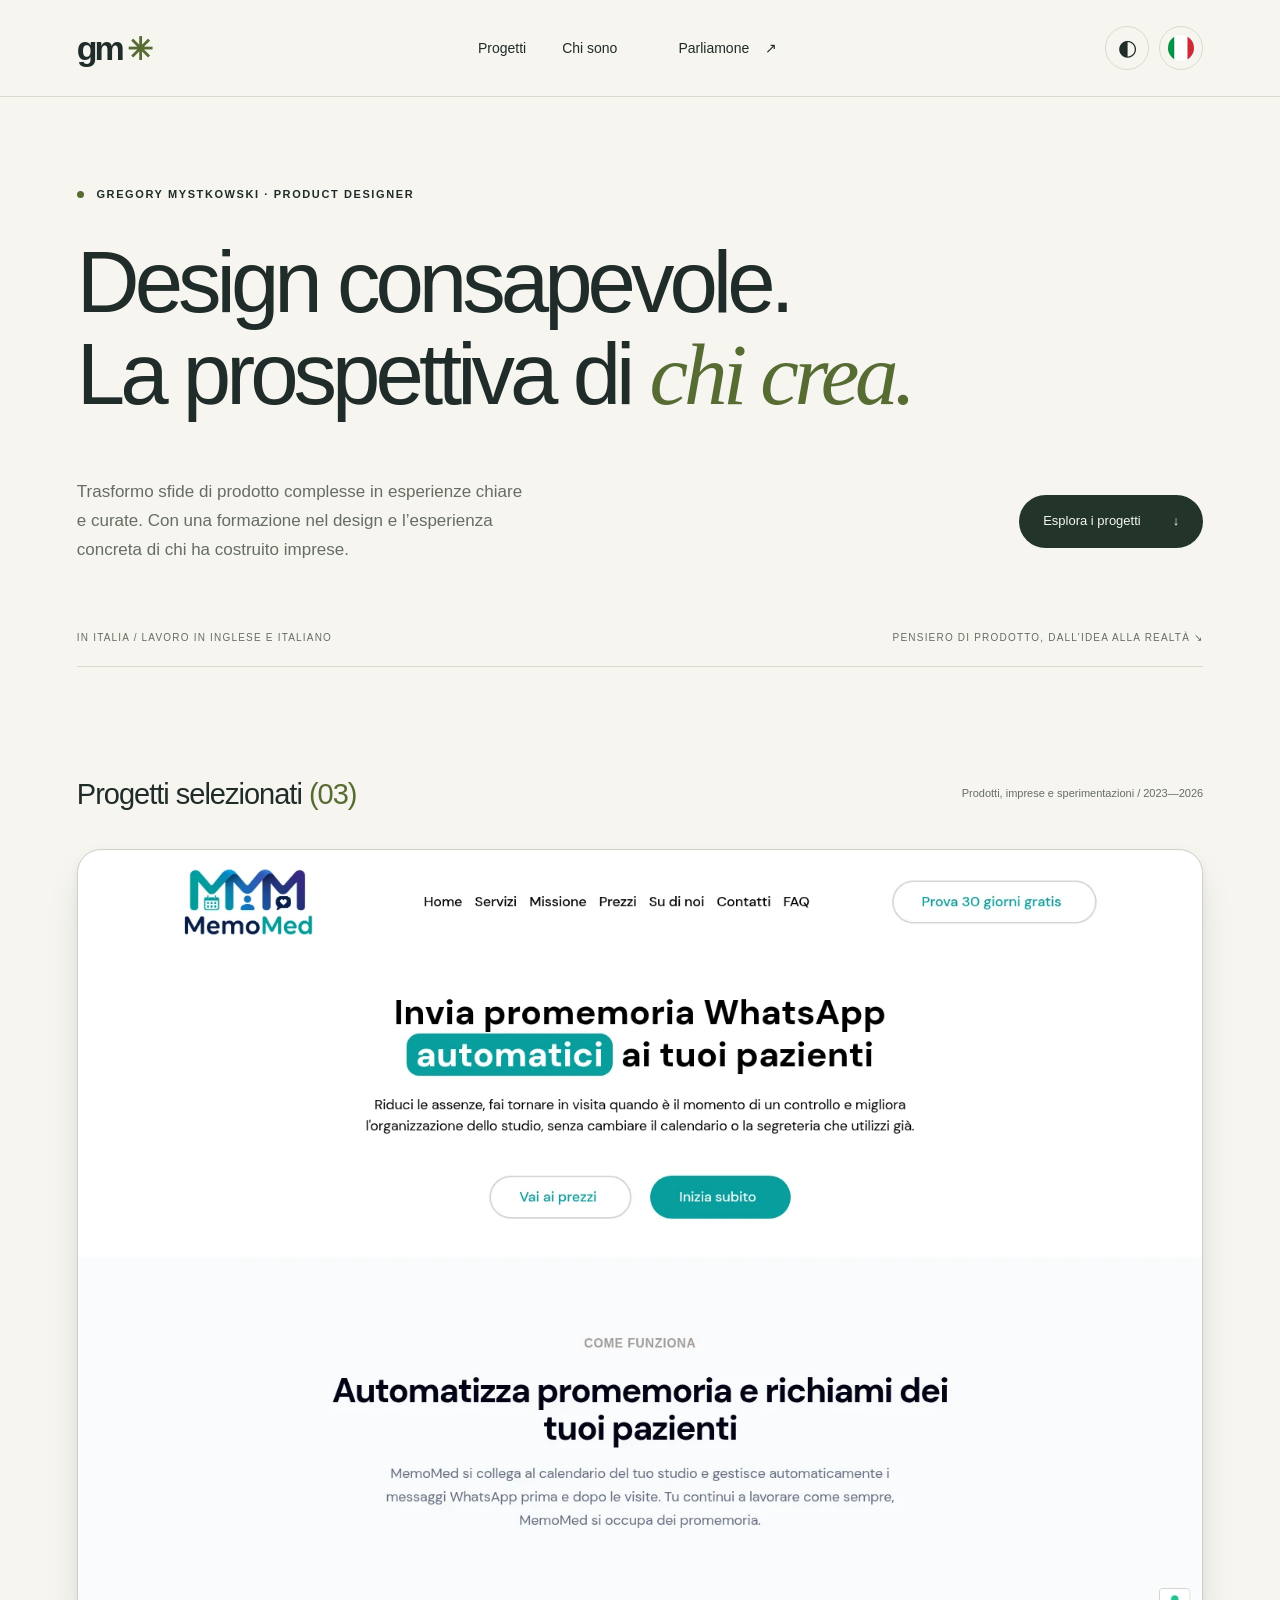
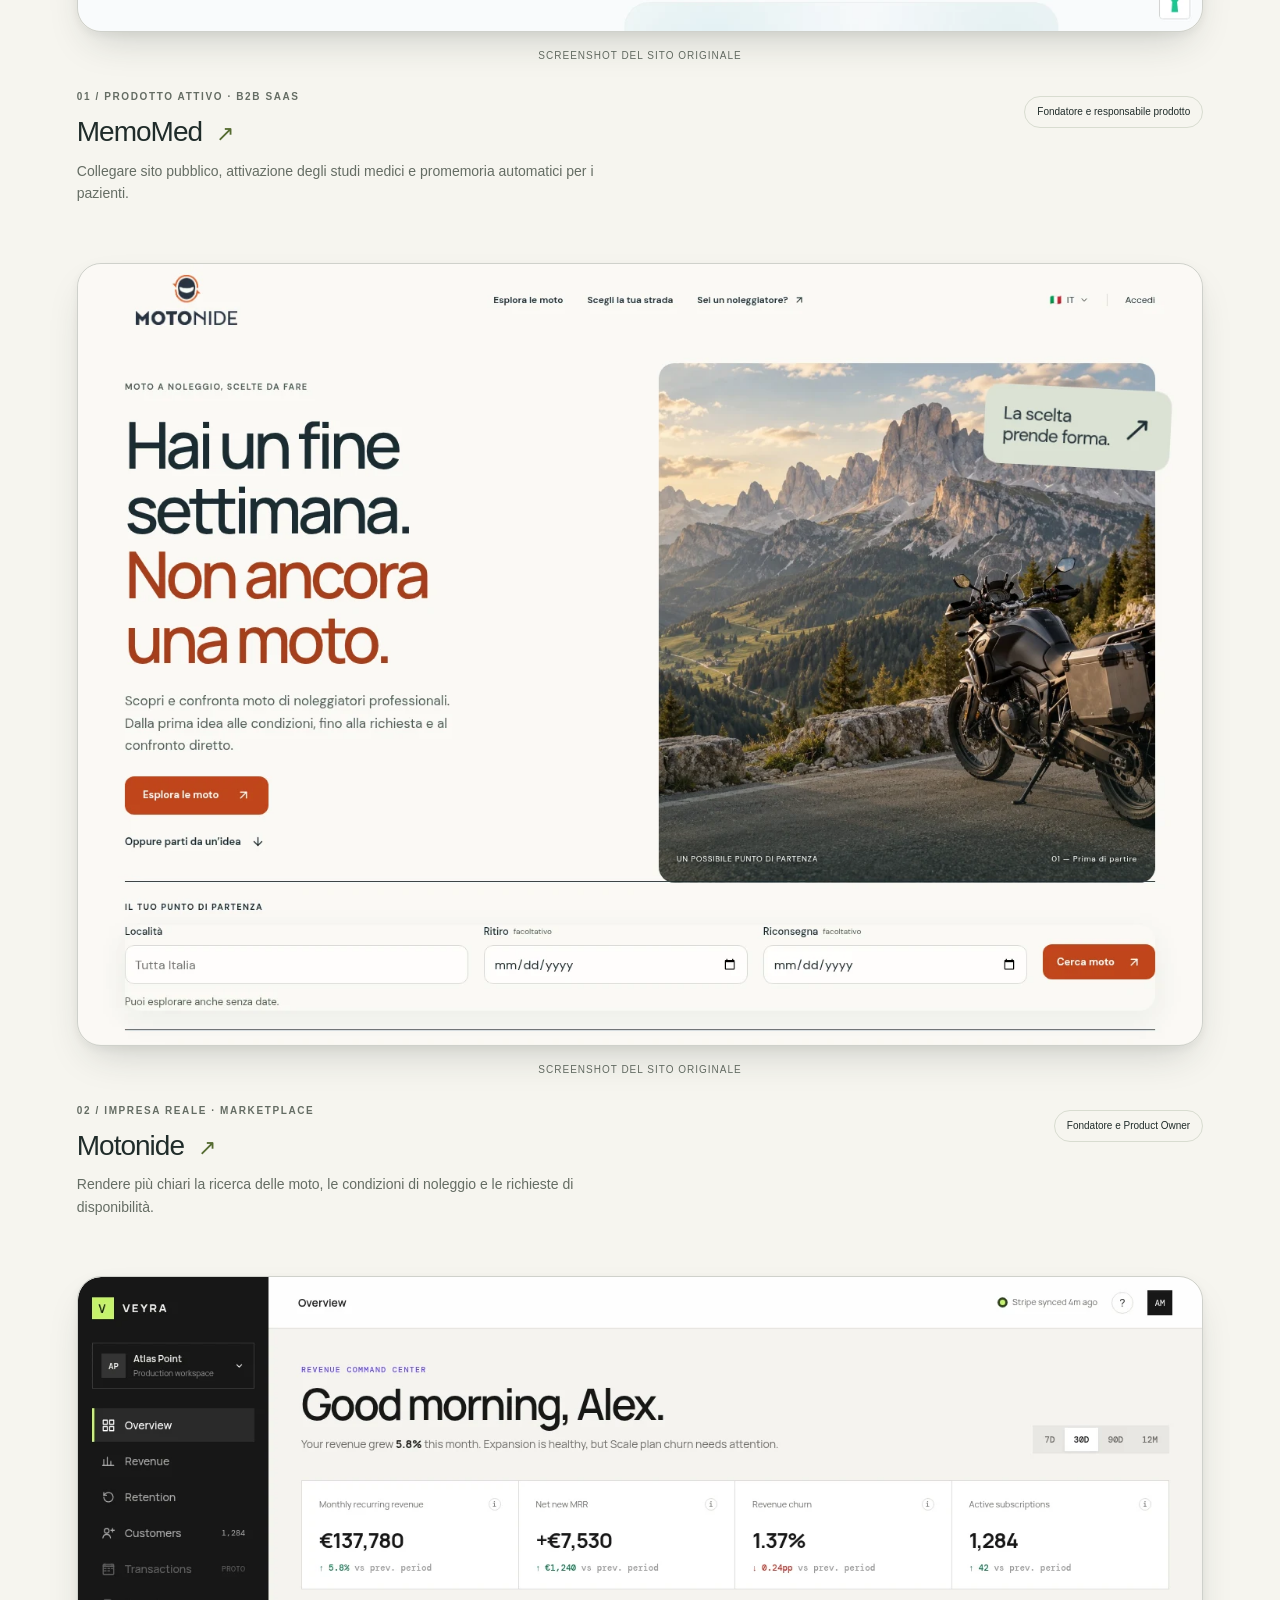
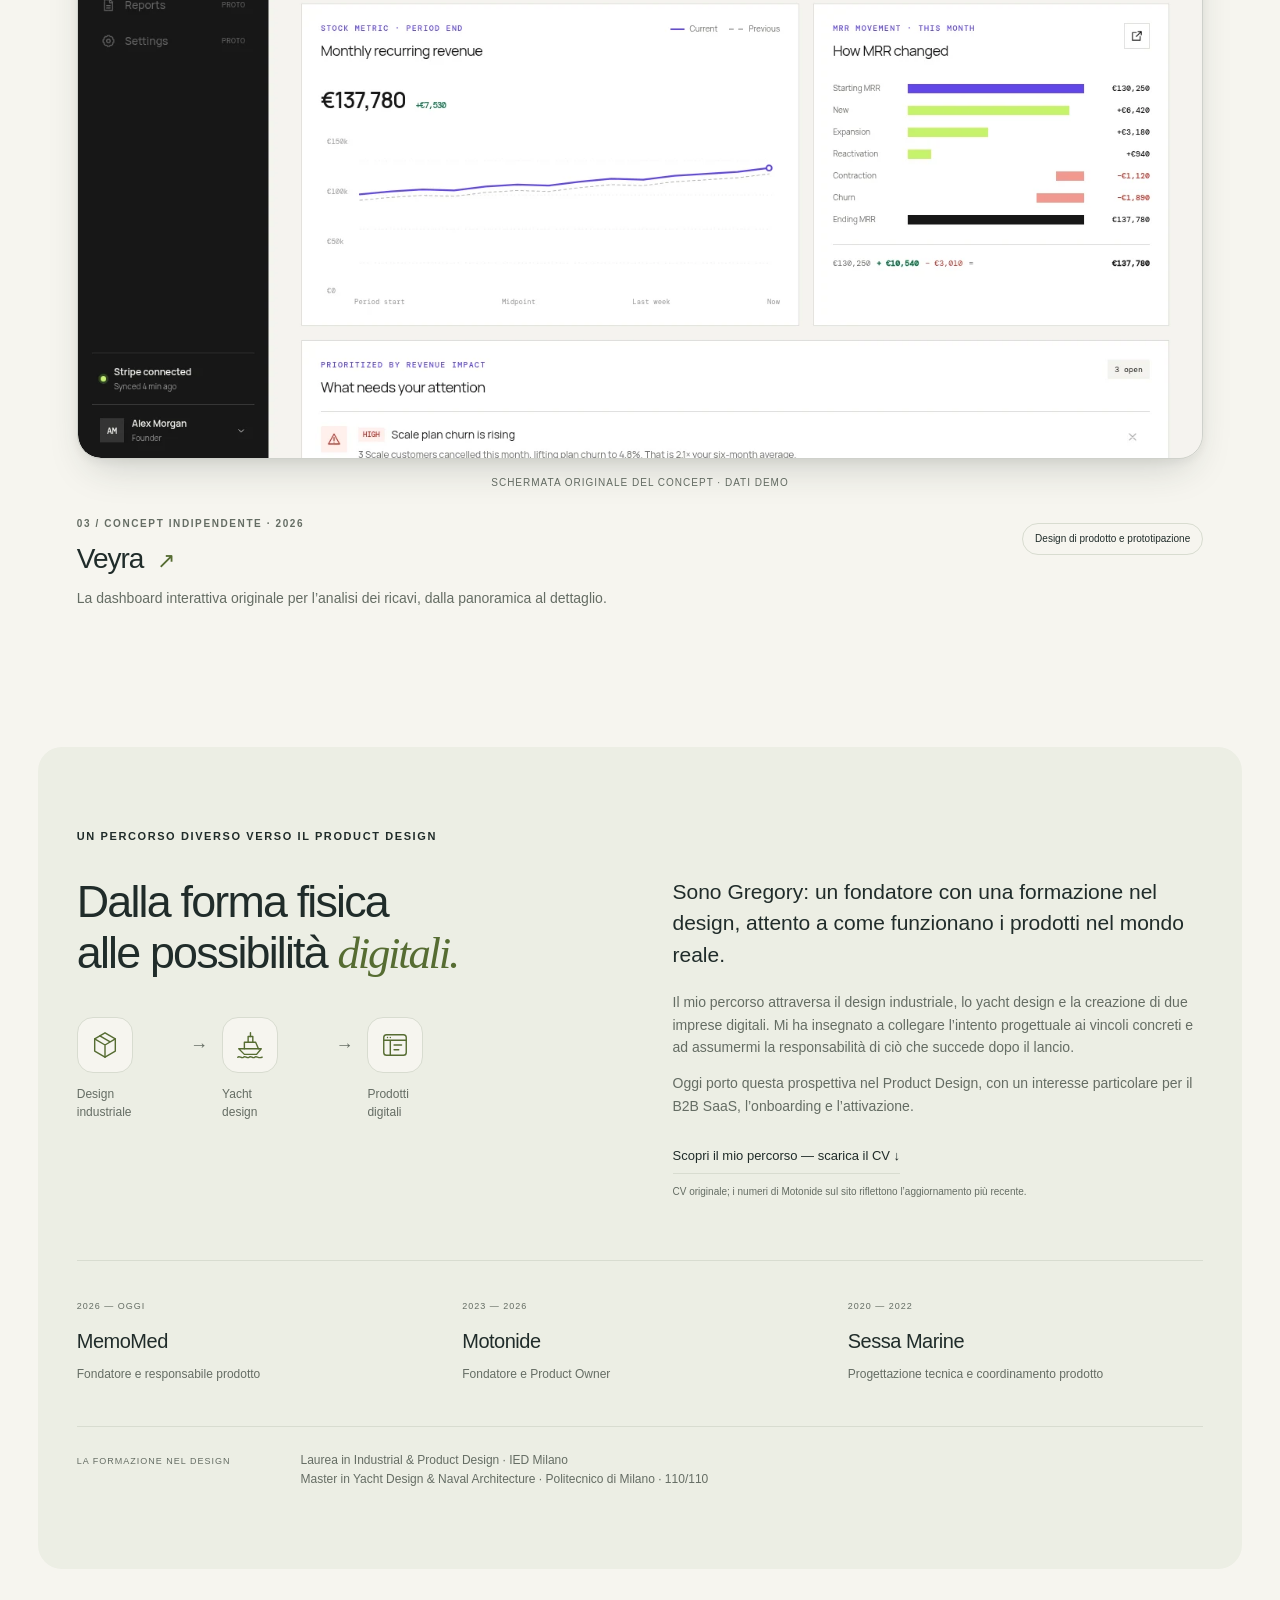
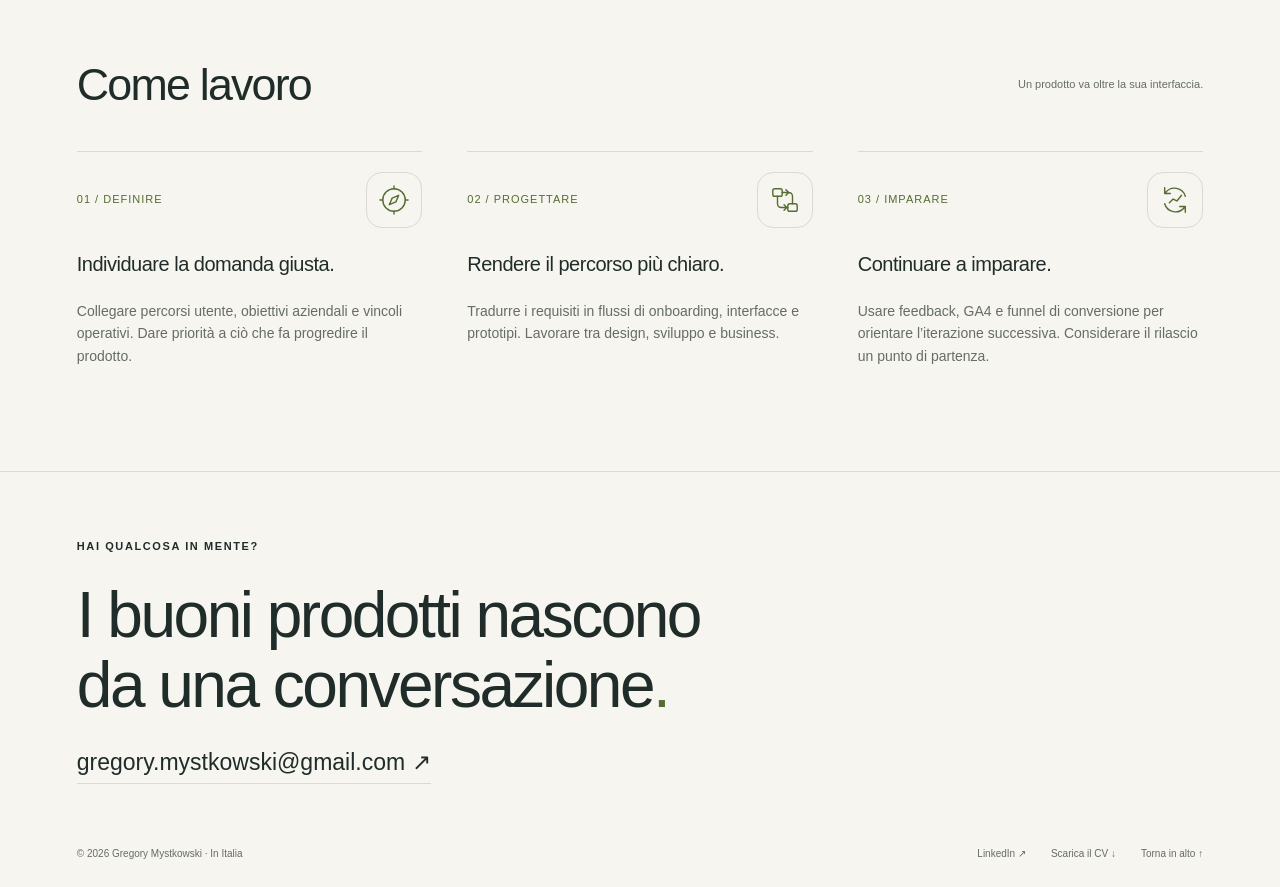
==== it/index.html @ d29519cf "Add Italian portfolio and persistent flag language switcher" ====
<!doctype html><html lang="it"><head><meta charset="UTF-8"><meta name="viewport" content="width=device-width, initial-scale=1"><meta name="description" content="Gregory Mystkowski — Product Designer con la prospettiva di un fondatore. Progetti selezionati tra SaaS, onboarding e marketplace."><title>Gregory Mystkowski — Product Designer</title><script>try{const lang=localStorage.getItem('language');const italian=/^\/it(?:\/|$)/.test(location.pathname);if(lang==='it'&&!italian)location.replace('/it'+location.pathname+location.search+location.hash);else if(lang==='en'&&italian)location.replace((location.pathname.slice(3)||'/')+location.search+location.hash)}catch(e){}</script><link rel="alternate" hreflang="en" href="https://gmportoflio.vercel.app/"><link rel="alternate" hreflang="it" href="https://gmportoflio.vercel.app/it/"><script>try{document.documentElement.dataset.theme=localStorage.getItem('theme')||(matchMedia('(prefers-color-scheme: dark)').matches?'dark':'light')}catch(e){}</script><link rel="stylesheet" href="/style.css"></head><body><a class="skip" href="#main">Vai al contenuto</a><header><a class="identity" href="/it/" aria-label="Gregory Mystkowski — pagina iniziale">gm<span>✳</span></a><nav aria-label="Navigazione principale"><a href="#work">Progetti</a><a href="#about">Chi sono</a><a href="#contact">Parliamone <span>↗</span></a></nav><div class="nav-actions"><button id="theme" aria-label="Cambia tema">◐</button><a id="language" class="language-switcher" href="/" hreflang="en" lang="it" aria-label="Lingua attuale: italiano. Passa all’inglese" title="Lingua attuale: italiano. Passa all’inglese"><span class="language-flag"><svg preserveAspectRatio="xMidYMid slice" viewBox="0 0 30 20" aria-hidden="true" focusable="false"><path fill="#009246" d="M0 0h10v20H0z"/><path fill="#fff" d="M10 0h10v20H10z"/><path fill="#ce2b37" d="M20 0h10v20H20z"/></svg></span></a><button id="menu" aria-expanded="false" aria-label="Apri o chiudi il menu">☰</button></div></header><main id="main"><section class="hero" id="top"><div class="eyebrow"><span class="status-dot"></span> GREGORY MYSTKOWSKI · PRODUCT DESIGNER</div><h1>Design consapevole.<br>La prospettiva di <span class="serif">chi crea.</span></h1><div class="hero-bottom"><p>Trasformo sfide di prodotto complesse in esperienze chiare e curate. Con una formazione nel design e l’esperienza concreta di chi ha costruito imprese.</p><a class="button" href="#work">Esplora i progetti <span>↓</span></a></div><div class="hero-note"><span>IN ITALIA / LAVORO IN INGLESE E ITALIANO</span><span>PENSIERO DI PRODOTTO, DALL’IDEA ALLA REALTÀ ↘</span></div></section><section id="work" class="work-section"><div class="section-heading"><h2>Progetti selezionati<span class="accent"> (03)</span></h2><span>Prodotti, imprese e sperimentazioni / 2023—2026</span></div><article class="project memomed"><a class="project-visual" href="/it/work/memomed/" aria-label="Leggi il caso studio MemoMed"><div class="screenshot-frame"><img src="/public/screenshots/memomed-home.webp" alt="Sito pubblico di MemoMed che presenta i promemoria automatici degli appuntamenti su WhatsApp" width="1440" height="1000" loading="lazy" decoding="async"></div><span class="visual-label">SCREENSHOT DEL SITO ORIGINALE</span></a><div class="project-info"><div><div class="eyebrow">01 / PRODOTTO ATTIVO · B2B SAAS</div><h3><a href="/it/work/memomed/">MemoMed <span>↗</span></a></h3><p>Collegare sito pubblico, attivazione degli studi medici e promemoria automatici per i pazienti.</p></div><span class="role">Fondatore e responsabile prodotto</span></div></article><article class="project motonide"><a class="project-visual" href="/it/work/motonide/" aria-label="Leggi il caso studio Motonide"><div class="screenshot-frame"><img src="/public/screenshots/motonide-home.webp" alt="Pagina iniziale di Motonide con ricerca di moto a noleggio" width="1440" height="1000" loading="lazy" decoding="async"></div><span class="visual-label">SCREENSHOT DEL SITO ORIGINALE</span></a><div class="project-info"><div><div class="eyebrow">02 / IMPRESA REALE · MARKETPLACE</div><h3><a href="/it/work/motonide/">Motonide <span>↗</span></a></h3><p>Rendere più chiari la ricerca delle moto, le condizioni di noleggio e le richieste di disponibilità.</p></div><span class="role">Fondatore e Product Owner</span></div></article><article class="project veyra"><a class="project-visual" href="/it/work/veyra/" aria-label="Leggi il caso studio Veyra"><div class="screenshot-frame"><img src="/public/screenshots/veyra-overview.webp" alt="Dashboard panoramica originale di Veyra con indicatori dei ricavi e grafici demo" width="1440" height="1000" loading="lazy" decoding="async"></div><span class="visual-label">SCHERMATA ORIGINALE DEL CONCEPT · DATI DEMO</span></a><div class="project-info"><div><div class="eyebrow">03 / CONCEPT INDIPENDENTE · 2026</div><h3><a href="/it/work/veyra/">Veyra <span>↗</span></a></h3><p>La dashboard interattiva originale per l’analisi dei ricavi, dalla panoramica al dettaglio.</p></div><span class="role">Design di prodotto e prototipazione</span></div></article></section><section class="about" id="about"><div class="eyebrow">UN PERCORSO DIVERSO VERSO IL PRODUCT DESIGN</div><div class="about-grid"><div class="about-heading"><h2>Dalla forma fisica<br>alle possibilità <span class="serif">digitali.</span></h2><div class="background-journey" aria-label="Formazione nel design"><div><span class="story-icon"><svg viewBox="0 0 32 32" width="32" height="32" fill="none" stroke="currentColor" stroke-width="1.5" stroke-linecap="round" stroke-linejoin="round" aria-hidden="true" focusable="false"><path d="m16 3 11 6.5v13L16 29 5 22.5v-13L16 3Z"/></path><path d="m5 9.5 11 6.5 11-6.5M16 16v13M10.5 6.2l11 6.5"/></path></svg></span><span>Design<br>industriale</span></div><span class="journey-connector" aria-hidden="true">→</span><div><span class="story-icon"><svg viewBox="0 0 32 32" width="32" height="32" fill="none" stroke="currentColor" stroke-width="1.5" stroke-linecap="round" stroke-linejoin="round" aria-hidden="true" focusable="false"><path d="M4 20h24l-5 6H10l-6-6Z"/></path><path d="M10 20v-7h12l3 7M14 13V7h5v6M3 29c2-2 4 2 6 0s4 2 6 0 4 2 6 0 4 2 8 0"/></path><path d="M16.5 7V3"/></path></svg></span><span>Yacht<br>design</span></div><span class="journey-connector" aria-hidden="true">→</span><div><span class="story-icon"><svg viewBox="0 0 32 32" width="32" height="32" fill="none" stroke="currentColor" stroke-width="1.5" stroke-linecap="round" stroke-linejoin="round" aria-hidden="true" focusable="false"><rect x="4" y="5" width="24" height="22" rx="3"/></rect><path d="M4 11h24M11 11v16M15 16h8M15 21h5"/></path><path d="M8 8h.01M11 8h.01"/></path></svg></span><span>Prodotti<br>digitali</span></div></div></div><div><p class="large">Sono Gregory: un fondatore con una formazione nel design, attento a come funzionano i prodotti nel mondo reale.</p><p>Il mio percorso attraversa il design industriale, lo yacht design e la creazione di due imprese digitali. Mi ha insegnato a collegare l’intento progettuale ai vincoli concreti e ad assumermi la responsabilità di ciò che succede dopo il lancio.</p><p>Oggi porto questa prospettiva nel Product Design, con un interesse particolare per il B2B SaaS, l’onboarding e l’attivazione.</p><a class="text-link" href="/public/Gregory-Mystkowski-CV.pdf" download>Scopri il mio percorso — scarica il CV ↓</a><small class="cv-note">CV originale; i numeri di Motonide sul sito riflettono l’aggiornamento più recente.</small></div></div><div class="timeline"><div><span>2026 — OGGI</span><h3>MemoMed</h3><p>Fondatore e responsabile prodotto</p></div><div><span>2023 — 2026</span><h3>Motonide</h3><p>Fondatore e Product Owner</p></div><div><span>2020 — 2022</span><h3>Sessa Marine</h3><p>Progettazione tecnica e coordinamento prodotto</p></div></div><div class="education"><span>LA FORMAZIONE NEL DESIGN</span><p>Laurea in Industrial &amp; Product Design · IED Milano<br>Master in Yacht Design &amp; Naval Architecture · Politecnico di Milano · 110/110</p></div></section><section class="approach"><div class="section-heading"><h2>Come lavoro</h2><span>Un prodotto va oltre la sua interfaccia.</span></div><div class="approach-grid"><article><div class="approach-step"><span>01 / DEFINIRE</span><span class="story-icon"><svg viewBox="0 0 32 32" width="32" height="32" fill="none" stroke="currentColor" stroke-width="1.5" stroke-linecap="round" stroke-linejoin="round" aria-hidden="true" focusable="false"><circle cx="16" cy="16" r="12"/></circle><path d="m21 11-3 7-7 3 3-7 7-3ZM16 1v3M16 28v3M1 16h3M28 16h3"/></path></svg></span></div><h3>Individuare la domanda giusta.</h3><p>Collegare percorsi utente, obiettivi aziendali e vincoli operativi. Dare priorità a ciò che fa progredire il prodotto.</p></article><article><div class="approach-step"><span>02 / PROGETTARE</span><span class="story-icon"><svg viewBox="0 0 32 32" width="32" height="32" fill="none" stroke="currentColor" stroke-width="1.5" stroke-linecap="round" stroke-linejoin="round" aria-hidden="true" focusable="false"><rect x="3" y="4" width="10" height="8" rx="2"/></rect><rect x="19" y="20" width="10" height="8" rx="2"/></rect><path d="M8 12v8a4 4 0 0 0 4 4h7M13 8h7a4 4 0 0 1 4 4v8M17 5l3 3-3 3M15 21l3 3-3 3"/></path></svg></span></div><h3>Rendere il percorso più chiaro.</h3><p>Tradurre i requisiti in flussi di onboarding, interfacce e prototipi. Lavorare tra design, sviluppo e business.</p></article><article><div class="approach-step"><span>03 / IMPARARE</span><span class="story-icon"><svg viewBox="0 0 32 32" width="32" height="32" fill="none" stroke="currentColor" stroke-width="1.5" stroke-linecap="round" stroke-linejoin="round" aria-hidden="true" focusable="false"><path d="M27 12a12 12 0 0 0-21-4M5 3v6h6M5 20a12 12 0 0 0 21 4M27 29v-6h-6"/></path><path d="m10 19 4-4 4 2 5-6"/></path></svg></span></div><h3>Continuare a imparare.</h3><p>Usare feedback, GA4 e funnel di conversione per orientare l’iterazione successiva. Considerare il rilascio un punto di partenza.</p></article></div></section></main><footer id="contact"><div class="eyebrow">HAI QUALCOSA IN MENTE?</div><h2>I buoni prodotti nascono<br>da una conversazione<span class="accent">.</span></h2><a class="contact-mail" href="mailto:gregory.mystkowski@gmail.com">gregory.mystkowski@gmail.com ↗</a><div class="footer-bottom"><span>© 2026 Gregory Mystkowski · In Italia</span><div><a href="https://linkedin.com/in/gmystkowski" target="_blank" rel="noopener noreferrer">LinkedIn ↗</a><a href="/public/Gregory-Mystkowski-CV.pdf" download>Scarica il CV ↓</a><a href="#top">Torna in alto ↑</a></div></div></footer><script src="/app.js"></script></body></html>
---- style.css ----
:root{--bg:#f6f5ef;--ink:#202c2a;--muted:#656d64;--line:#d8dcd0;--surface:#eceee4;--accent:#566c32;--button:#23342b;--button-text:#f6f7ed;color-scheme:light}html[data-theme=dark]{--bg:#19221f;--ink:#edf0e5;--muted:#adb6a6;--line:#3b473d;--surface:#25312a;--accent:#bdd28f;--button:#d6e4be;--button-text:#1e2a21;color-scheme:dark}*{box-sizing:border-box}html{scroll-behavior:smooth;scroll-padding-top:90px}body{margin:0;background:var(--bg);color:var(--ink);font:16px/1.6 Arial,Helvetica,sans-serif;transition:background .25s,color .25s}a{color:inherit;text-decoration:none}button{font:inherit;color:inherit;cursor:pointer}a,button{-webkit-tap-highlight-color:transparent}a:focus-visible,button:focus-visible{outline:3px solid var(--accent);outline-offset:6px}header{max-width:1440px;margin:auto;display:flex;align-items:center;justify-content:space-between;padding:26px 6%;border-bottom:1px solid var(--line)}.identity{font-size:34px;font-weight:800;letter-spacing:-3px;line-height:1}.identity span{color:var(--accent);font-size:31px;display:inline-block;margin-left:5px}nav{display:flex;gap:36px;font-size:14px}nav a:hover,.text-link:hover,footer a:hover{color:var(--accent)}nav a:last-child{margin-left:25px}nav span{margin-left:12px}.nav-actions{display:flex;gap:10px}button{border:1px solid var(--line);border-radius:50%;background:transparent;width:40px;height:40px;font-size:22px}#menu{display:none}.skip{position:fixed;top:-100px;left:10px;padding:10px;background:var(--bg);z-index:10}.skip:focus{top:10px}main,footer{max-width:1440px;margin:auto}.hero,.work-section,.about,.approach,.case-hero,.case-story{padding:80px 6%}.hero{padding-top:88px;padding-bottom:24px}.eyebrow{font-size:11px;font-weight:600;letter-spacing:1.6px;line-height:1.7}.status-dot{display:inline-block;width:7px;height:7px;background:var(--accent);border-radius:100%;margin-right:8px}.hero h1{font-size:clamp(49px,6.8vw,96px);font-weight:500;letter-spacing:-5px;line-height:1.06;margin:32px 0 40px}.serif{font-family:Georgia,'Times New Roman',serif;font-weight:400;font-style:italic;color:var(--accent);letter-spacing:-.05em}.hero-bottom{display:flex;align-items:center;justify-content:space-between;gap:40px}.hero-bottom p{max-width:450px;color:var(--muted);font-size:17px;line-height:1.7}.button{display:inline-flex;align-items:center;gap:32px;background:var(--button);color:var(--button-text);padding:16px 24px;border-radius:40px;font-size:13px;transition:transform .2s}.button:hover{transform:translateY(-3px)}.hero-note{display:flex;justify-content:space-between;gap:20px;font-size:9px;letter-spacing:1.2px;color:var(--muted);padding:48px 0 20px;border-bottom:1px solid var(--line)}.section-heading{display:flex;align-items:center;justify-content:space-between;gap:20px;margin-bottom:32px}.section-heading h2{font-size:29px;letter-spacing:-1px;font-weight:500;margin:0}.section-heading>span{font-size:11px;color:var(--muted)}.accent{color:var(--accent)}.project{margin-bottom:58px}.project-visual{position:relative;display:block;padding:55px 65px 42px;border-radius:20px;overflow:hidden;transition:transform .35s}.project-visual:hover{transform:translateY(-5px)}.mock{font:12px/1.5 Arial,sans-serif;min-height:330px;border-radius:10px;overflow:hidden;display:flex;box-shadow:0 20px 50px #142b2518;pointer-events:none}.memo{background:#fbfcf8;color:#263c36}.app-side{width:23%;padding:25px 20px;display:flex;flex-direction:column;gap:17px;border-right:1px solid #53634e20}.app-side b{font-size:20px;margin-bottom:20px;letter-spacing:-1px}.app-side strong{background:#e3ebdb;padding:9px;border-radius:6px}.app-side span{padding-left:9px;color:#6a786e}.app-side small{margin-top:auto;font-size:8px;letter-spacing:1px}.app-content{flex:1;padding:22px 30px;min-width:0}.app-top{display:flex;justify-content:space-between;border-bottom:1px solid #76857325;padding-bottom:13px;font-weight:600}.app-top>span{font-size:10px}.tiny{font-size:8px;letter-spacing:1.4px;margin-top:24px}.app-content h3{font-size:24px;letter-spacing:-.8px;margin:3px 0}.app-content>p:not(.tiny){font-size:10px;color:#718071;margin:4px 0 20px}.setup-row{display:flex;align-items:center;gap:12px;border:1px solid #dfe5d9;border-radius:7px;padding:12px;margin:8px 0}.setup-row i{font-style:normal;background:#e8efdf;width:28px;height:28px;display:grid;place-items:center;border-radius:7px}.setup-row div{flex:1}.setup-row b,.setup-row small{display:block}.setup-row b{font-size:10px}.setup-row small{font-size:8px;color:#788273}.setup-row em{font-style:normal;font-size:8px;color:#62764f}.setup-row.active{border-color:#a1b58d}.progress{height:3px;background:#e9ede1;margin:18px 0 6px}.progress span{display:block;width:32%;height:3px;background:#7e9564}.app-content>small{font-size:8px;color:#6b7666}.visual-label{display:block;text-align:center;font-size:8px;letter-spacing:1.3px;color:#42513d;margin:20px 0 0}.project-info{display:flex;justify-content:space-between;gap:20px;padding-top:24px}.project-info .eyebrow{font-size:9px;color:var(--muted)}.project-info h3{font-size:28px;font-weight:500;letter-spacing:-1px;margin:5px 0}.project-info h3 span{font-size:22px;margin-left:7px;color:var(--accent)}.project-info p{color:var(--muted);font-size:14px;margin:0;max-width:530px}.role{font-size:10px;white-space:nowrap;height:fit-content;padding:7px 12px;border:1px solid var(--line);border-radius:30px;margin-top:8px}.moto{display:block;background:#f8f4ea;color:#2e382f}.moto-top{display:flex;justify-content:space-between;padding:18px 26px;border-bottom:1px solid #dcdccf;align-items:center}.moto-top>b{font-size:23px;letter-spacing:-1px}.moto-top>b span{font-size:10px;vertical-align:top}.moto-top>span{font-size:9px}.moto-layout{display:grid;grid-template-columns:1.2fr 1fr}.bike-art{background:#344636;display:flex;flex-direction:column;justify-content:center;padding:18px;color:#e9edda}.bike-art svg{width:100%;max-height:230px}.bike-art svg circle{fill:#253126;stroke:#d6dcc9;stroke-width:7}.bike-art>span{text-align:center;font-family:Georgia,serif;font-style:italic;font-size:16px}.booking{padding:27px}.booking small{font-size:8px;letter-spacing:1px}.booking h3{font-size:24px;line-height:1.1;letter-spacing:-1px;margin:13px 0 20px}.booking>div{font-size:9px;border-top:1px solid #dadcd0;padding:9px 0;display:flex;justify-content:space-between}.mock-cta{display:block;margin-top:9px;background:#334b39;color:#fff;border-radius:6px;text-align:center;padding:10px;font-size:9px}.mock.veyra{background:#182231;color:#eff2fc}.veyra .app-side{background:#151e2b}.veyra .app-side strong{background:#2c394e;color:#e2e8fc}.veyra .app-side span{color:#8d9ab1}.veyra .app-side small{color:#8d9ab1}.veyra .app-top{border-color:#ffffff15}.metrics{display:grid;grid-template-columns:repeat(3,1fr);gap:10px;margin:25px 0}.metrics>div{padding:12px;background:#222f42;border:1px solid #ffffff0d;border-radius:6px}.metrics small{display:block;font-size:8px;color:#aab5ca}.metrics b{display:block;font-size:22px;font-weight:500;margin-top:6px}.chart{background:#202c3e;border-radius:6px;padding:16px}.chart>small{font-size:9px;color:#aab5ca}.chart svg{display:block;width:100%;margin-top:10px}.chart-labels{display:flex;justify-content:space-between;font-size:8px;color:#aab5ca}.about{background:var(--surface);border-radius:24px;margin:0 3%;padding-left:3%;padding-right:3%}.about-grid{display:grid;grid-template-columns:1fr 1fr;gap:65px;margin-top:30px}.about h2,.approach h2{font-size:clamp(30px,3.5vw,47px);line-height:1.15;letter-spacing:-1.8px;font-weight:500;margin-top:0}.about p{font-size:14px;color:var(--muted)}.about p.large{font-size:21px;color:var(--ink);line-height:1.5;margin-top:0}.text-link{display:inline-block;font-size:13px;border-bottom:1px solid var(--line);padding-bottom:6px;margin-top:15px}.cv-note{display:block;font-size:10px;color:var(--muted);margin-top:10px}.timeline{display:grid;grid-template-columns:repeat(3,1fr);gap:30px;margin-top:60px;border-top:1px solid var(--line);padding-top:30px}.timeline span,.education>span{font-size:9px;letter-spacing:1px;color:var(--muted)}.timeline h3{font-size:20px;letter-spacing:-.5px;font-weight:500;margin:8px 0}.timeline p{font-size:12px;margin-top:0}.education{border-top:1px solid var(--line);margin-top:30px;padding-top:24px;display:flex;gap:70px;align-items:baseline}.education p{font-size:12px;margin:0}.approach{padding-top:90px;padding-bottom:90px}.approach-grid{display:grid;grid-template-columns:repeat(3,1fr);gap:45px;margin-top:40px}.approach-grid article{border-top:1px solid var(--line);padding-top:20px}.approach-grid article>span{font-size:10px;color:var(--accent);letter-spacing:1px}.approach-grid h3{font-size:20px;font-weight:500;letter-spacing:-.5px}.approach-grid p{font-size:14px;color:var(--muted)}footer{padding:65px 6% 25px;border-top:1px solid var(--line)}footer h2{font-size:clamp(36px,5vw,64px);line-height:1.1;letter-spacing:-2.5px;font-weight:500;margin:24px 0}.contact-mail{font-size:clamp(14px,2vw,23px);border-bottom:1px solid var(--line);padding-bottom:8px}.footer-bottom{display:flex;justify-content:space-between;gap:25px;padding-top:65px;font-size:10px;color:var(--muted)}.footer-bottom>div{display:flex;gap:25px}.case-hero{padding-bottom:45px}.case-hero>.eyebrow{margin-top:50px}.case-hero h1{font-size:clamp(42px,6vw,78px);line-height:1.07;font-weight:500;letter-spacing:-3px;max-width:950px;margin:25px 0}.case-intro{font-size:20px;color:var(--muted);max-width:800px}.case-meta{display:grid;grid-template-columns:repeat(3,1fr);margin-top:40px;border-top:1px solid var(--line);padding-top:20px}.case-meta small{font-size:9px;letter-spacing:1px;color:var(--muted)}.case-meta p{font-size:13px}.case-visual{margin:0 6%;border-radius:20px;padding:60px 9% 25px}.story-row{display:grid;grid-template-columns:1fr 2fr;gap:50px;margin-bottom:65px}.story-row h2{font-size:34px;line-height:1.2;font-weight:500;letter-spacing:-1px;margin:0 0 22px}.story-row p{color:var(--muted);max-width:650px}.flow{display:grid;grid-template-columns:repeat(3,1fr);gap:1px;border:1px solid var(--line);background:var(--line);border-radius:12px;overflow:hidden;margin-bottom:70px}.flow>div{background:var(--surface);padding:25px}.flow span{color:var(--accent);font-size:11px}.flow h3{font-size:15px;font-weight:500}.next-project{display:block;background:var(--surface);padding:35px;border-radius:15px}.next-project small{font-size:10px;letter-spacing:1px}.next-project h2{font-size:40px;font-weight:500;margin:10px 0}.next-project:hover{color:var(--accent)}
@media(min-width:1440px){.hero h1{font-size:96px}}@media(max-width:900px){.hero h1{letter-spacing:-3px}.project-visual{padding:35px 30px 25px}.app-side{padding:20px 12px}.app-content{padding:20px}.about-grid{gap:30px}.role{white-space:normal;text-align:center}.section-heading>span{max-width:180px}.case-visual{padding:35px 4% 20px}}
@media(max-width:600px){header{padding:20px 6%;position:relative}.identity{font-size:30px}#menu{display:block}nav{display:none;position:absolute;top:80px;left:0;right:0;background:var(--bg);padding:25px 6%;border-bottom:1px solid var(--line);z-index:5;flex-direction:column;gap:22px}nav.open{display:flex}nav a:last-child{margin:0}.hero,.work-section,.about,.approach,.case-hero,.case-story{padding-top:48px;padding-bottom:35px}.hero h1{font-size:49px;letter-spacing:-2.7px;margin-top:25px}.eyebrow{font-size:9px;letter-spacing:1px}.hero-bottom{display:block}.hero-bottom p{font-size:16px}.button{margin-top:12px}.hero-note{padding-top:35px;font-size:8px}.hero-note span:last-child{display:none}.section-heading{align-items:start}.section-heading h2{font-size:25px}.section-heading>span{font-size:9px;max-width:130px;text-align:right}.project-visual{padding:24px 12px 16px;border-radius:13px}.mock{min-height:240px}.app-side{width:22%;padding:17px 7px;gap:13px}.app-side b{font-size:11px;letter-spacing:-.5px;margin-bottom:12px}.app-side span,.app-side strong{font-size:7px;padding-left:2px}.app-side strong{padding:5px}.app-side small{font-size:5px}.app-content{padding:14px 12px}.app-top{font-size:9px}.tiny{font-size:6px;margin-top:15px}.app-content h3{font-size:17px}.app-content>p:not(.tiny){font-size:7px;margin-bottom:10px}.setup-row{padding:8px 6px;gap:6px;margin:6px 0}.setup-row i{width:19px;height:22px;font-size:10px}.setup-row b{font-size:7px}.setup-row small{font-size:6px}.setup-row em{font-size:6px}.progress{margin-top:12px}.visual-label{font-size:6px;letter-spacing:.8px;margin-top:12px}.project-info{padding-top:18px;gap:10px}.project-info .eyebrow{font-size:7px;letter-spacing:.7px}.project-info h3{font-size:24px}.project-info p{font-size:12px}.role{font-size:8px;max-width:95px;padding:6px}.project{margin-bottom:36px}.moto-top{padding:13px}.moto-top>b{font-size:19px}.moto-top>span{font-size:6px}.moto-layout{grid-template-columns:1fr 1fr}.bike-art{padding:6px}.bike-art>span{font-size:11px;margin-top:12px}.booking{padding:15px 12px}.booking small{font-size:6px}.booking h3{font-size:19px;margin:10px 0 15px}.booking>div{font-size:7px;padding:7px 0}.mock-cta{font-size:7px;padding:8px}.metrics{gap:5px;margin:16px 0}.metrics>div{padding:7px 5px}.metrics small{font-size:5px}.metrics b{font-size:15px}.chart{padding:9px}.chart>small{font-size:6px}.chart-labels{font-size:6px}.about{margin:0 3%;padding-left:5%;padding-right:5%;border-radius:16px}.about-grid{grid-template-columns:1fr;gap:10px;margin-top:20px}.about h2{font-size:36px}.about p.large{font-size:20px}.timeline{grid-template-columns:1fr;gap:16px;margin-top:35px}.timeline>div{border-bottom:1px solid var(--line)}.education{display:block;margin-top:20px;padding-top:18px}.education p{margin-top:12px}.approach-grid{grid-template-columns:1fr;gap:18px;margin-top:25px}.approach h2{font-size:29px}.approach-grid h3{margin:12px 0}.approach-grid p{margin-top:0}footer{padding-top:45px}footer h2{font-size:37px;letter-spacing:-1.5px}.footer-bottom{flex-direction:column;padding-top:40px;gap:17px}.footer-bottom>div{flex-wrap:wrap;gap:22px}.case-hero>.eyebrow{margin-top:30px}.case-hero h1{font-size:44px;letter-spacing:-2px}.case-intro{font-size:17px}.case-meta{gap:15px}.case-meta p{font-size:11px}.case-meta small{font-size:8px}.case-visual{margin:0 4%;padding:25px 3% 18px;border-radius:14px}.story-row{grid-template-columns:1fr;gap:18px;margin-bottom:40px}.story-row h2{font-size:29px}.story-row p{font-size:15px}.flow{grid-template-columns:repeat(2,1fr);margin-bottom:45px}.flow>div{padding:18px}.flow h3{font-size:13px}.next-project{padding:25px}.next-project h2{font-size:34px}}
@media(prefers-reduced-motion:reduce){html{scroll-behavior:auto}*,*:before,*:after{transition:none!important;animation:none!important}}

/* Authentic project captures retain their original colors in both themes. */
.project-visual{padding:28px 28px 20px}.screenshot-frame{border-radius:10px;overflow:hidden;box-shadow:0 18px 45px #18292320;background:#fff;color:#26302d;border:1px solid #26302d18}.screen-bar{display:flex;justify-content:space-between;align-items:center;gap:14px;padding:12px 16px;background:#fafbf8;border-bottom:1px solid #26302d18;font-size:10px;color:#58635c}.screen-dots{font-size:8px;color:#a3ada4;letter-spacing:2px}.screenshot-frame img{display:block;width:100%;height:auto}.case-visual{padding:32px 3% 24px}.original-source{display:flex;align-items:center;justify-content:space-between;gap:24px;border-bottom:1px solid var(--line);padding-bottom:24px;margin-bottom:55px}.original-source p{font-size:12px;color:var(--muted);max-width:420px}.original-source .text-link{margin-top:0;flex-shrink:0}.screen-gallery{border-top:1px solid var(--line);padding-top:45px;margin-bottom:65px}.screen-gallery>h2{font-weight:500;font-size:38px;line-height:1.15;letter-spacing:-1.4px;margin:18px 0}.gallery-intro{color:var(--muted);max-width:730px;font-size:15px;margin-bottom:32px}.screen-figure{margin:0 0 42px}.screen-enlarge{display:block;position:relative;border-radius:12px;overflow:hidden;border:1px solid var(--line);background:#fff}.screen-enlarge img{display:block;width:100%;height:auto}.screen-enlarge>span{position:absolute;right:16px;bottom:16px;border-radius:30px;padding:8px 14px;background:#23342b;color:#f6f7ed;font-size:11px;box-shadow:0 3px 14px #0002}.screen-enlarge:hover>span{background:#465d32}.screen-figure figcaption{display:grid;grid-template-columns:1fr 2fr;gap:35px;padding-top:18px}.screen-figure h3{margin:0;font-size:19px;font-weight:500;line-height:1.4}.screen-figure p{margin:0;font-size:14px;color:var(--muted)}.source-note{display:flex;justify-content:space-between;align-items:baseline;gap:20px;border-top:1px solid var(--line);padding-top:16px}.source-note>span{font-size:11px;color:var(--muted)}
@media(max-width:600px){.project-visual{padding:14px 10px 12px}.screen-bar{padding:8px 10px;font-size:7px;gap:6px}.screen-dots{font-size:6px;letter-spacing:0}.screenshot-frame{border-radius:6px}.case-visual{padding:18px 3% 16px}.original-source{display:block;margin-bottom:35px;padding-bottom:20px}.original-source .text-link{margin-top:8px;font-size:12px}.screen-gallery{padding-top:30px;margin-bottom:40px}.screen-gallery>h2{font-size:29px}.gallery-intro{font-size:14px}.screen-figure figcaption{grid-template-columns:1fr;gap:10px}.screen-figure h3{font-size:18px}.source-note{display:block}.source-note>span{display:block}.screen-enlarge>span{font-size:9px;right:8px;bottom:8px;padding:6px 10px}}

/* Shared geometry and neutral separation for original project screenshots. */
:root{
 --section-radius:24px;
 --preview-border:rgba(32,44,42,.18);
 --preview-shadow:0 3px 8px rgba(32,44,42,.05),0 18px 40px -14px rgba(32,44,42,.22);
 --preview-shadow-hover:0 5px 12px rgba(32,44,42,.07),0 24px 48px -14px rgba(32,44,42,.28);
}
html[data-theme=dark]{
 --preview-border:rgba(237,240,229,.22);
 --preview-shadow:0 3px 8px rgba(0,0,0,.12),0 18px 40px -14px rgba(0,0,0,.45);
 --preview-shadow-hover:0 5px 12px rgba(0,0,0,.15),0 24px 48px -14px rgba(0,0,0,.55);
}
.about{border-radius:var(--section-radius)}
.project .project-visual,.case-visual{background:transparent;padding:0;border-radius:0;overflow:visible}
.screenshot-frame,.screen-enlarge{
 position:relative;isolation:isolate;
 border:1px solid var(--preview-border);
 border-radius:var(--section-radius);
 overflow:hidden;background:transparent;
 box-shadow:var(--preview-shadow);
 transition:box-shadow .2s ease,border-color .2s ease;
}
.screenshot-frame img,.screen-enlarge img{
 display:block;width:100%;height:auto;
 border-radius:calc(var(--section-radius) - 1px);
 clip-path:inset(0 round calc(var(--section-radius) - 1px));
}
.visual-label{color:var(--muted);font-size:10px;letter-spacing:1px;line-height:1.6;margin-top:16px}
.project-info .eyebrow{font-size:10px}
.hero-note{font-size:10px;line-height:1.6}
.project-visual:focus-visible,.screen-enlarge:focus-visible{outline:3px solid var(--accent);outline-offset:6px;border-radius:var(--section-radius)}
#theme,#menu{min-width:44px;min-height:44px}
.text-link{text-underline-offset:4px}
@media(hover:hover) and (pointer:fine){
 .project-visual:hover .screenshot-frame,.screen-enlarge:hover{box-shadow:var(--preview-shadow-hover);border-color:var(--accent)}
}
@media(max-width:600px){
 :root{--section-radius:16px}
 .visual-label{font-size:9px;letter-spacing:.65px}
 .project-info .eyebrow{font-size:9px;line-height:1.7}
 .hero-note{font-size:9px}
 nav a{display:flex;align-items:center;min-height:44px}
 .footer-bottom{font-size:12px}
 .footer-bottom a{display:inline-flex;align-items:center;min-height:44px}
}

/* A single line-icon language connects background and working approach. */
.story-icon{display:inline-flex;align-items:center;justify-content:center;flex-shrink:0;width:56px;height:56px;border:1px solid var(--line);border-radius:16px;background:var(--bg);color:var(--accent)}
.story-icon svg{display:block;width:30px;height:30px}
.background-journey{display:flex;align-items:flex-start;gap:14px;margin-top:34px;max-width:390px}
.background-journey>div{display:flex;flex-direction:column;gap:12px;align-items:flex-start;flex:1;min-width:0}
.background-journey>div>span:last-child{font-size:12px;line-height:1.5;color:var(--muted)}
.journey-connector{height:56px;display:flex;align-items:center;color:var(--muted);font-size:18px}
.approach-step{display:flex;align-items:center;justify-content:space-between;gap:16px}
.approach-step>span:first-child{font-size:11px;color:var(--accent);letter-spacing:1px}
.approach-step .story-icon{background:transparent}
@media(max-width:900px){.background-journey{gap:10px}.background-journey .story-icon{width:48px;height:48px}.journey-connector{height:48px}}
@media(max-width:600px){.background-journey{margin:24px 0 32px;max-width:350px}.background-journey>div>span:last-child{font-size:12px}.story-icon{width:52px;height:52px}.approach-step .story-icon{width:48px;height:48px}.story-icon svg{width:28px;height:28px}}

/* Language selection shares the theme control's circular geometry. */
.language-switcher{display:inline-flex;align-items:center;justify-content:center;width:44px;height:44px;flex-shrink:0;border:1px solid var(--line);border-radius:50%;transition:border-color .2s ease,background .2s ease}
.language-flag{display:block;width:26px;height:26px;border-radius:50%;overflow:hidden;isolation:isolate}
.language-flag svg{display:block;width:100%;height:100%}
.language-switcher:hover{border-color:var(--accent);background:var(--surface)}
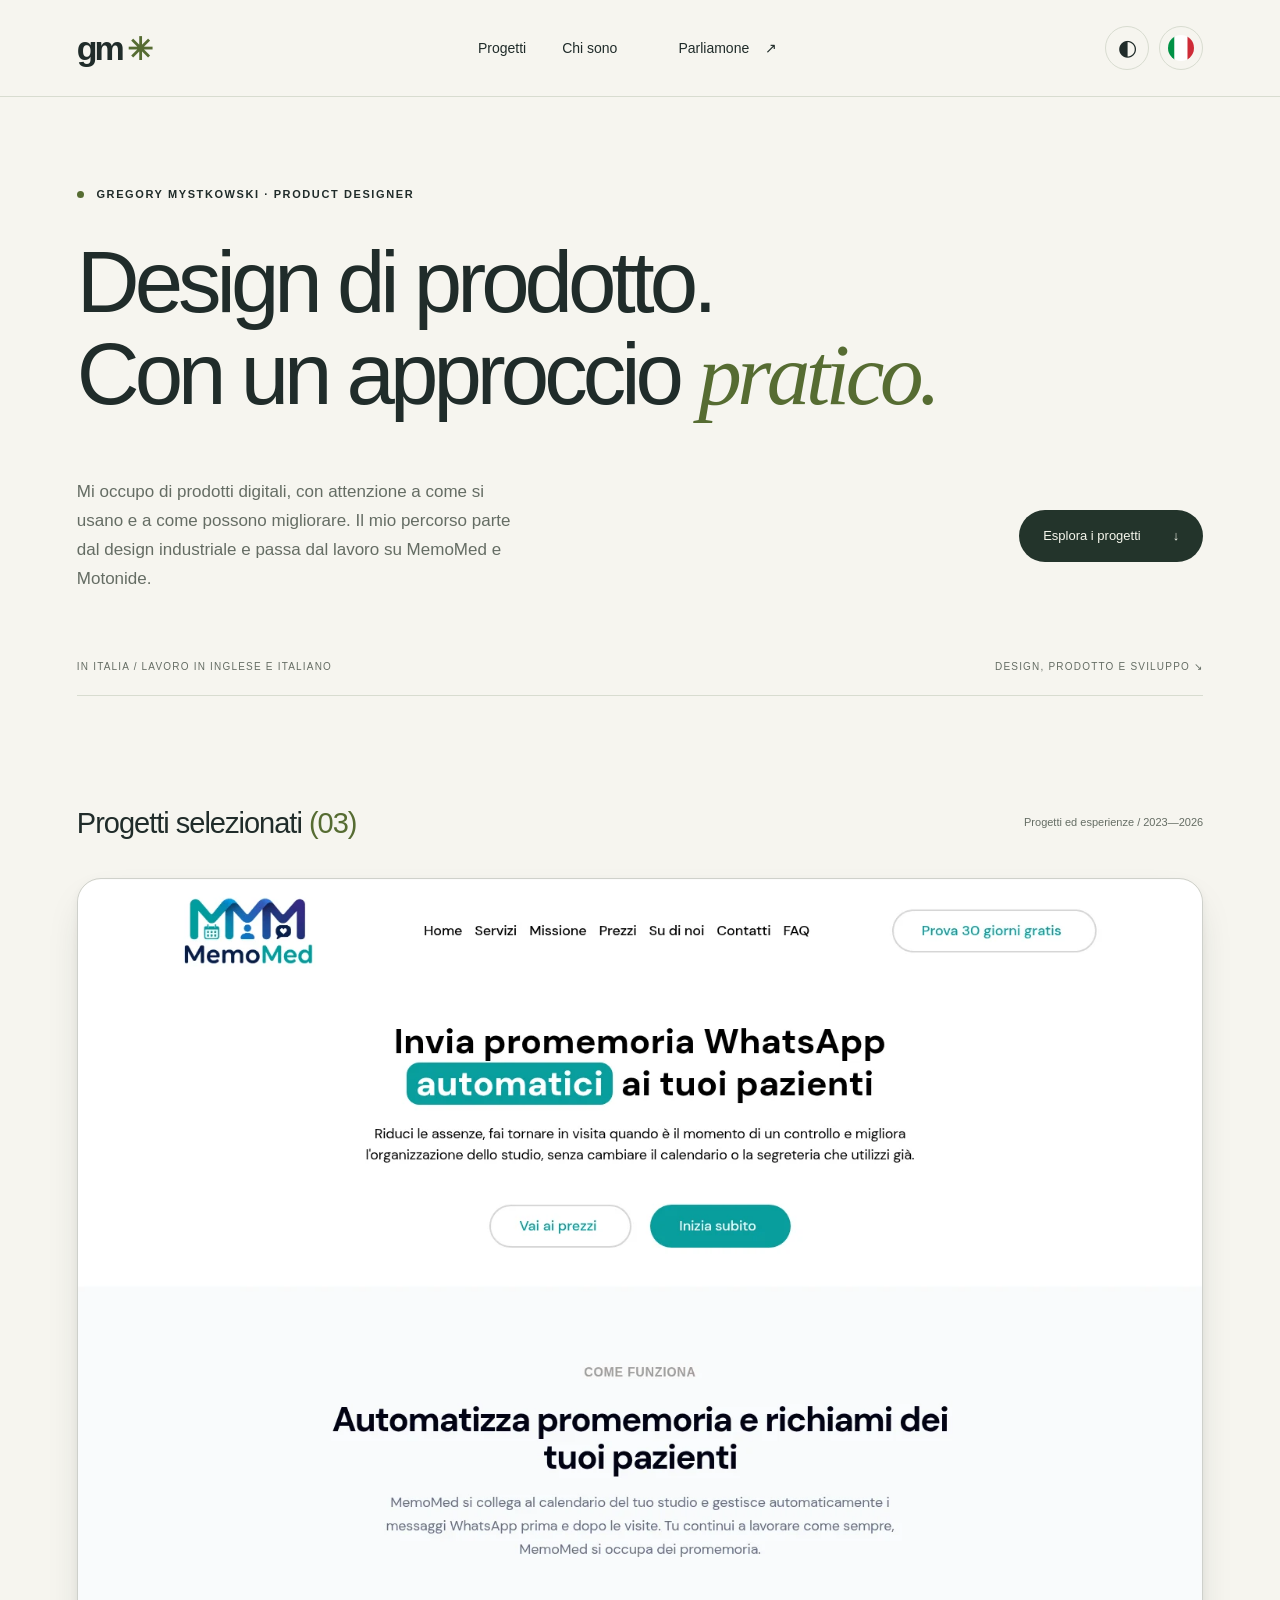
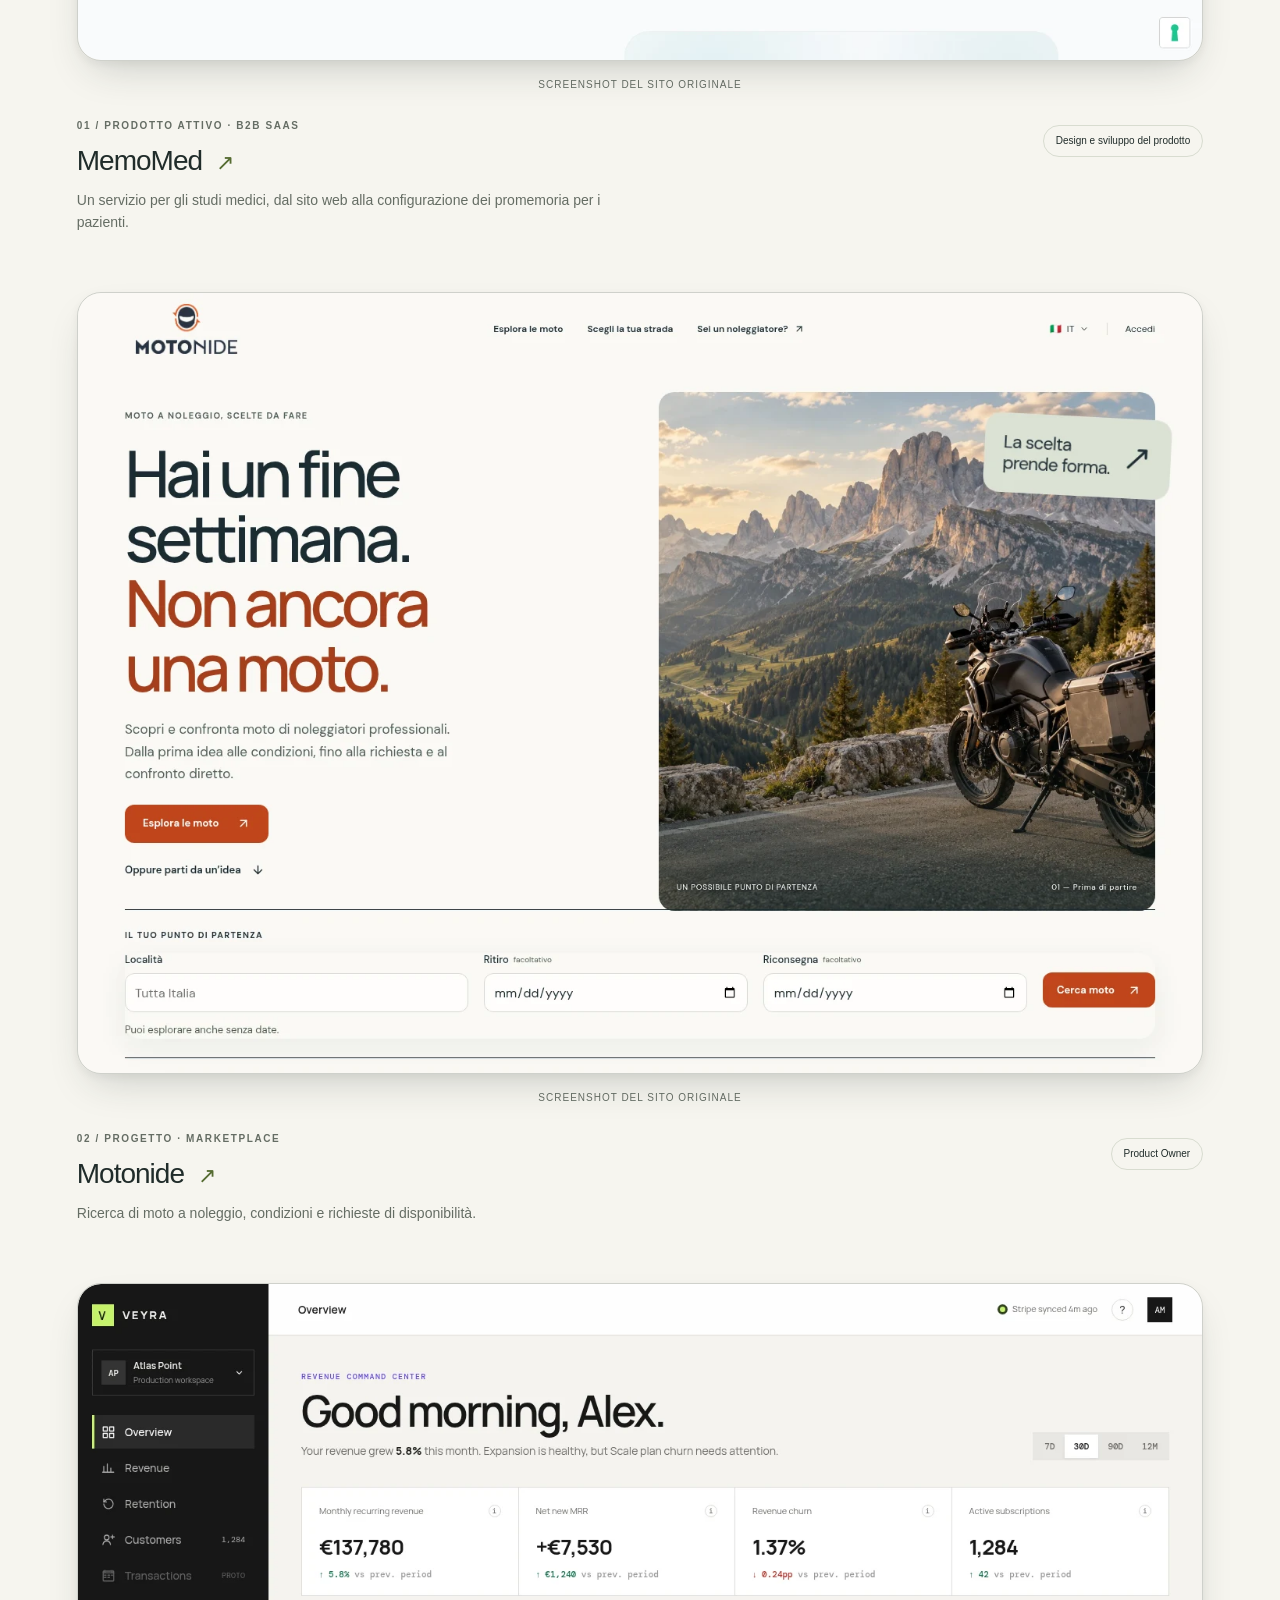
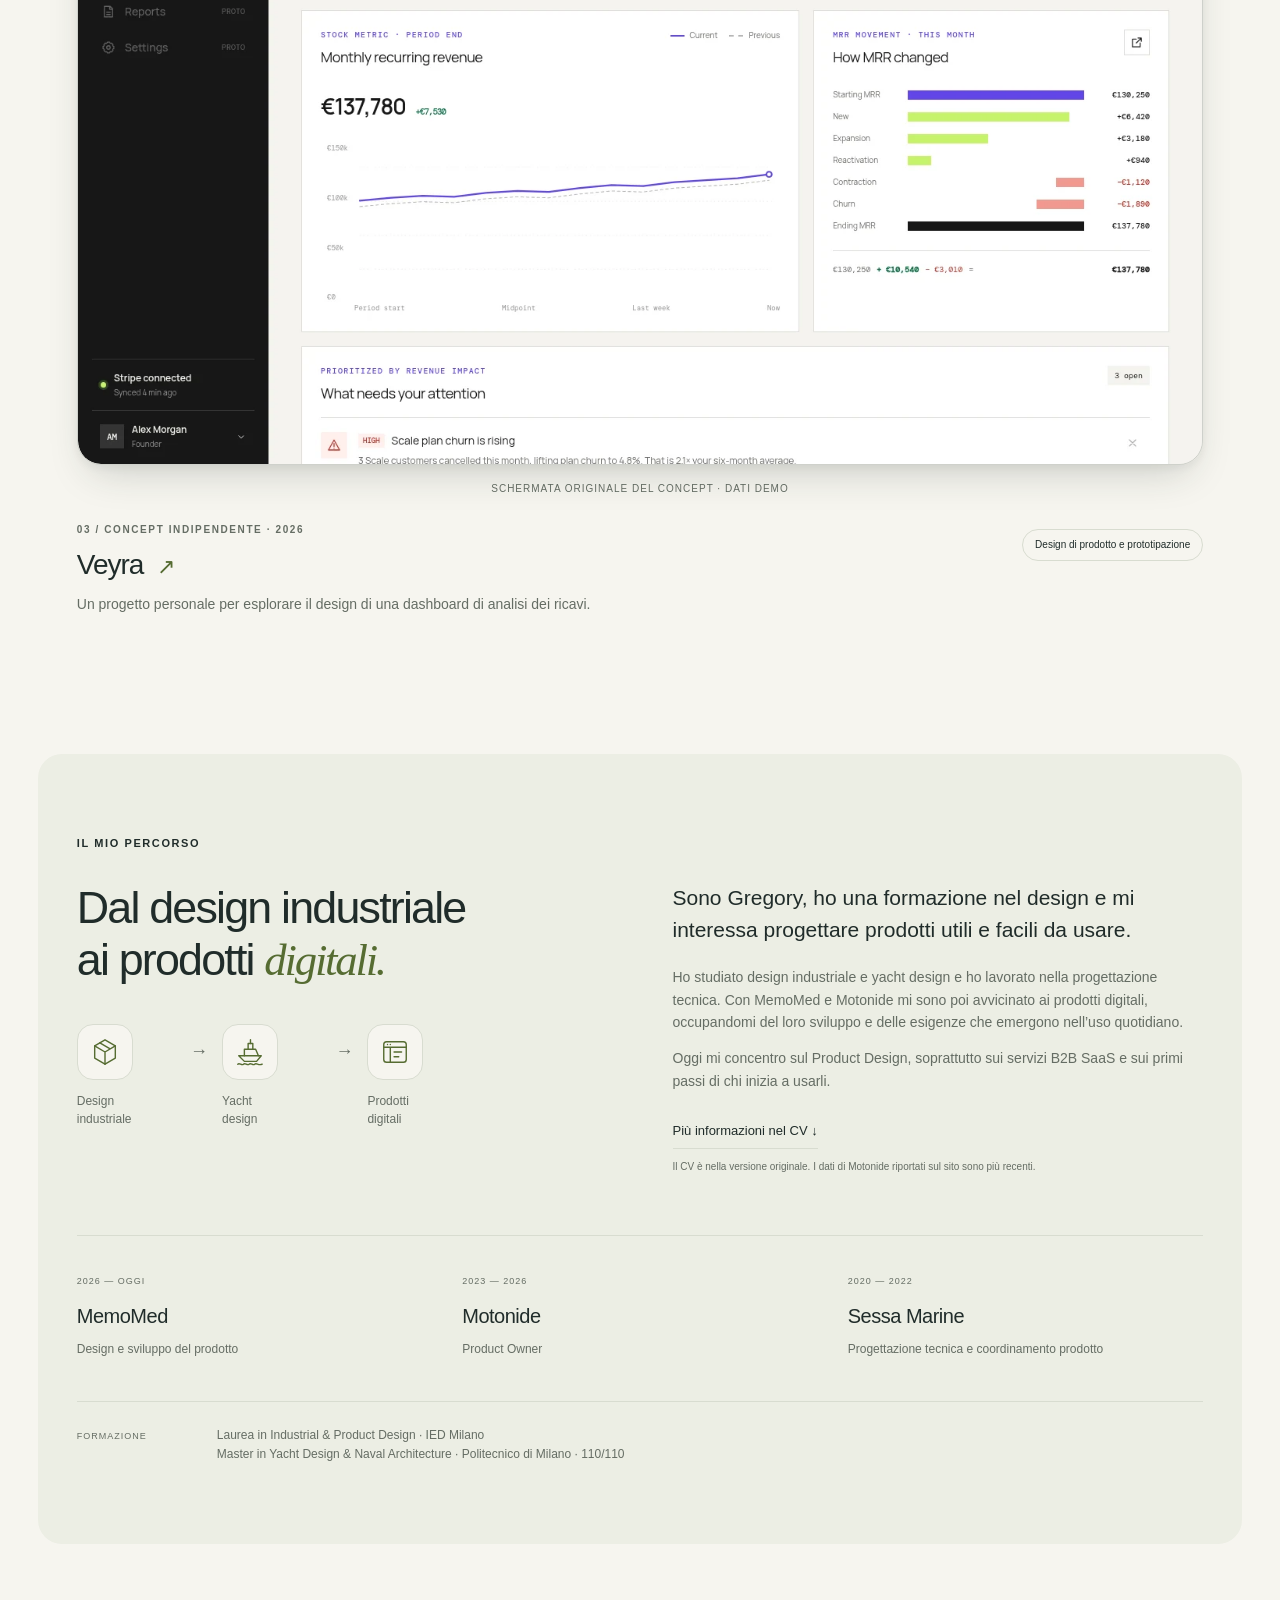
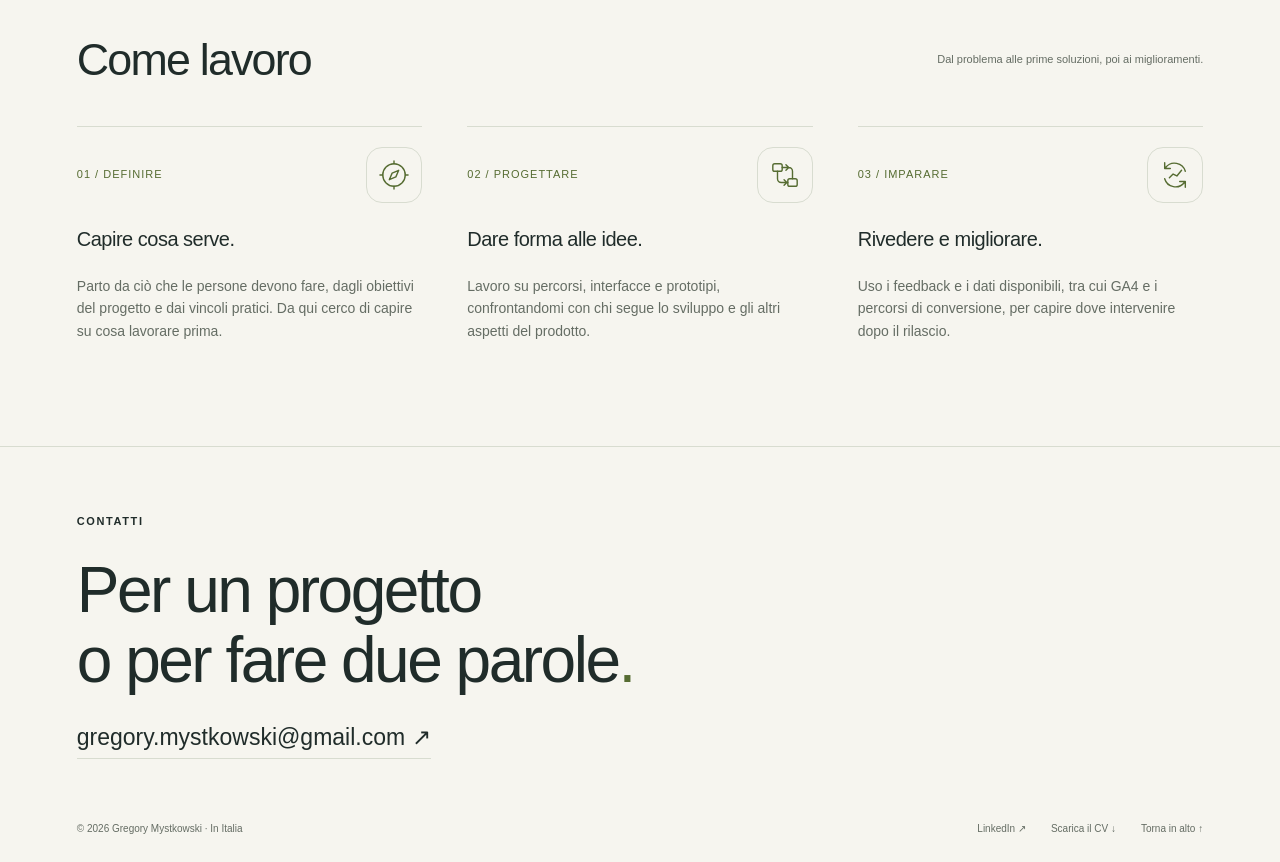
==== commit 4240d00b: "Make portfolio copy more natural and understated" ====
--- a/it/index.html
+++ b/it/index.html
@@ -1 +1 @@
-<!doctype html><html lang="it"><head><meta charset="UTF-8"><meta name="viewport" content="width=device-width, initial-scale=1"><meta name="description" content="Gregory Mystkowski — Product Designer con la prospettiva di un fondatore. Progetti selezionati tra SaaS, onboarding e marketplace."><title>Gregory Mystkowski — Product Designer</title><script>try{const lang=localStorage.getItem('language');const italian=/^\/it(?:\/|$)/.test(location.pathname);if(lang==='it'&&!italian)location.replace('/it'+location.pathname+location.search+location.hash);else if(lang==='en'&&italian)location.replace((location.pathname.slice(3)||'/')+location.search+location.hash)}catch(e){}</script><link rel="alternate" hreflang="en" href="https://gmportoflio.vercel.app/"><link rel="alternate" hreflang="it" href="https://gmportoflio.vercel.app/it/"><script>try{document.documentElement.dataset.theme=localStorage.getItem('theme')||(matchMedia('(prefers-color-scheme: dark)').matches?'dark':'light')}catch(e){}</script><link rel="stylesheet" href="/style.css"></head><body><a class="skip" href="#main">Vai al contenuto</a><header><a class="identity" href="/it/" aria-label="Gregory Mystkowski — pagina iniziale">gm<span>✳</span></a><nav aria-label="Navigazione principale"><a href="#work">Progetti</a><a href="#about">Chi sono</a><a href="#contact">Parliamone <span>↗</span></a></nav><div class="nav-actions"><button id="theme" aria-label="Cambia tema">◐</button><a id="language" class="language-switcher" href="/" hreflang="en" lang="it" aria-label="Lingua attuale: italiano. Passa all’inglese" title="Lingua attuale: italiano. Passa all’inglese"><span class="language-flag"><svg preserveAspectRatio="xMidYMid slice" viewBox="0 0 30 20" aria-hidden="true" focusable="false"><path fill="#009246" d="M0 0h10v20H0z"/><path fill="#fff" d="M10 0h10v20H10z"/><path fill="#ce2b37" d="M20 0h10v20H20z"/></svg></span></a><button id="menu" aria-expanded="false" aria-label="Apri o chiudi il menu">☰</button></div></header><main id="main"><section class="hero" id="top"><div class="eyebrow"><span class="status-dot"></span> GREGORY MYSTKOWSKI · PRODUCT DESIGNER</div><h1>Design consapevole.<br>La prospettiva di <span class="serif">chi crea.</span></h1><div class="hero-bottom"><p>Trasformo sfide di prodotto complesse in esperienze chiare e curate. Con una formazione nel design e l’esperienza concreta di chi ha costruito imprese.</p><a class="button" href="#work">Esplora i progetti <span>↓</span></a></div><div class="hero-note"><span>IN ITALIA / LAVORO IN INGLESE E ITALIANO</span><span>PENSIERO DI PRODOTTO, DALL’IDEA ALLA REALTÀ ↘</span></div></section><section id="work" class="work-section"><div class="section-heading"><h2>Progetti selezionati<span class="accent"> (03)</span></h2><span>Prodotti, imprese e sperimentazioni / 2023—2026</span></div><article class="project memomed"><a class="project-visual" href="/it/work/memomed/" aria-label="Leggi il caso studio MemoMed"><div class="screenshot-frame"><img src="/public/screenshots/memomed-home.webp" alt="Sito pubblico di MemoMed che presenta i promemoria automatici degli appuntamenti su WhatsApp" width="1440" height="1000" loading="lazy" decoding="async"></div><span class="visual-label">SCREENSHOT DEL SITO ORIGINALE</span></a><div class="project-info"><div><div class="eyebrow">01 / PRODOTTO ATTIVO · B2B SAAS</div><h3><a href="/it/work/memomed/">MemoMed <span>↗</span></a></h3><p>Collegare sito pubblico, attivazione degli studi medici e promemoria automatici per i pazienti.</p></div><span class="role">Fondatore e responsabile prodotto</span></div></article><article class="project motonide"><a class="project-visual" href="/it/work/motonide/" aria-label="Leggi il caso studio Motonide"><div class="screenshot-frame"><img src="/public/screenshots/motonide-home.webp" alt="Pagina iniziale di Motonide con ricerca di moto a noleggio" width="1440" height="1000" loading="lazy" decoding="async"></div><span class="visual-label">SCREENSHOT DEL SITO ORIGINALE</span></a><div class="project-info"><div><div class="eyebrow">02 / IMPRESA REALE · MARKETPLACE</div><h3><a href="/it/work/motonide/">Motonide <span>↗</span></a></h3><p>Rendere più chiari la ricerca delle moto, le condizioni di noleggio e le richieste di disponibilità.</p></div><span class="role">Fondatore e Product Owner</span></div></article><article class="project veyra"><a class="project-visual" href="/it/work/veyra/" aria-label="Leggi il caso studio Veyra"><div class="screenshot-frame"><img src="/public/screenshots/veyra-overview.webp" alt="Dashboard panoramica originale di Veyra con indicatori dei ricavi e grafici demo" width="1440" height="1000" loading="lazy" decoding="async"></div><span class="visual-label">SCHERMATA ORIGINALE DEL CONCEPT · DATI DEMO</span></a><div class="project-info"><div><div class="eyebrow">03 / CONCEPT INDIPENDENTE · 2026</div><h3><a href="/it/work/veyra/">Veyra <span>↗</span></a></h3><p>La dashboard interattiva originale per l’analisi dei ricavi, dalla panoramica al dettaglio.</p></div><span class="role">Design di prodotto e prototipazione</span></div></article></section><section class="about" id="about"><div class="eyebrow">UN PERCORSO DIVERSO VERSO IL PRODUCT DESIGN</div><div class="about-grid"><div class="about-heading"><h2>Dalla forma fisica<br>alle possibilità <span class="serif">digitali.</span></h2><div class="background-journey" aria-label="Formazione nel design"><div><span class="story-icon"><svg viewBox="0 0 32 32" width="32" height="32" fill="none" stroke="currentColor" stroke-width="1.5" stroke-linecap="round" stroke-linejoin="round" aria-hidden="true" focusable="false"><path d="m16 3 11 6.5v13L16 29 5 22.5v-13L16 3Z"/></path><path d="m5 9.5 11 6.5 11-6.5M16 16v13M10.5 6.2l11 6.5"/></path></svg></span><span>Design<br>industriale</span></div><span class="journey-connector" aria-hidden="true">→</span><div><span class="story-icon"><svg viewBox="0 0 32 32" width="32" height="32" fill="none" stroke="currentColor" stroke-width="1.5" stroke-linecap="round" stroke-linejoin="round" aria-hidden="true" focusable="false"><path d="M4 20h24l-5 6H10l-6-6Z"/></path><path d="M10 20v-7h12l3 7M14 13V7h5v6M3 29c2-2 4 2 6 0s4 2 6 0 4 2 6 0 4 2 8 0"/></path><path d="M16.5 7V3"/></path></svg></span><span>Yacht<br>design</span></div><span class="journey-connector" aria-hidden="true">→</span><div><span class="story-icon"><svg viewBox="0 0 32 32" width="32" height="32" fill="none" stroke="currentColor" stroke-width="1.5" stroke-linecap="round" stroke-linejoin="round" aria-hidden="true" focusable="false"><rect x="4" y="5" width="24" height="22" rx="3"/></rect><path d="M4 11h24M11 11v16M15 16h8M15 21h5"/></path><path d="M8 8h.01M11 8h.01"/></path></svg></span><span>Prodotti<br>digitali</span></div></div></div><div><p class="large">Sono Gregory: un fondatore con una formazione nel design, attento a come funzionano i prodotti nel mondo reale.</p><p>Il mio percorso attraversa il design industriale, lo yacht design e la creazione di due imprese digitali. Mi ha insegnato a collegare l’intento progettuale ai vincoli concreti e ad assumermi la responsabilità di ciò che succede dopo il lancio.</p><p>Oggi porto questa prospettiva nel Product Design, con un interesse particolare per il B2B SaaS, l’onboarding e l’attivazione.</p><a class="text-link" href="/public/Gregory-Mystkowski-CV.pdf" download>Scopri il mio percorso — scarica il CV ↓</a><small class="cv-note">CV originale; i numeri di Motonide sul sito riflettono l’aggiornamento più recente.</small></div></div><div class="timeline"><div><span>2026 — OGGI</span><h3>MemoMed</h3><p>Fondatore e responsabile prodotto</p></div><div><span>2023 — 2026</span><h3>Motonide</h3><p>Fondatore e Product Owner</p></div><div><span>2020 — 2022</span><h3>Sessa Marine</h3><p>Progettazione tecnica e coordinamento prodotto</p></div></div><div class="education"><span>LA FORMAZIONE NEL DESIGN</span><p>Laurea in Industrial &amp; Product Design · IED Milano<br>Master in Yacht Design &amp; Naval Architecture · Politecnico di Milano · 110/110</p></div></section><section class="approach"><div class="section-heading"><h2>Come lavoro</h2><span>Un prodotto va oltre la sua interfaccia.</span></div><div class="approach-grid"><article><div class="approach-step"><span>01 / DEFINIRE</span><span class="story-icon"><svg viewBox="0 0 32 32" width="32" height="32" fill="none" stroke="currentColor" stroke-width="1.5" stroke-linecap="round" stroke-linejoin="round" aria-hidden="true" focusable="false"><circle cx="16" cy="16" r="12"/></circle><path d="m21 11-3 7-7 3 3-7 7-3ZM16 1v3M16 28v3M1 16h3M28 16h3"/></path></svg></span></div><h3>Individuare la domanda giusta.</h3><p>Collegare percorsi utente, obiettivi aziendali e vincoli operativi. Dare priorità a ciò che fa progredire il prodotto.</p></article><article><div class="approach-step"><span>02 / PROGETTARE</span><span class="story-icon"><svg viewBox="0 0 32 32" width="32" height="32" fill="none" stroke="currentColor" stroke-width="1.5" stroke-linecap="round" stroke-linejoin="round" aria-hidden="true" focusable="false"><rect x="3" y="4" width="10" height="8" rx="2"/></rect><rect x="19" y="20" width="10" height="8" rx="2"/></rect><path d="M8 12v8a4 4 0 0 0 4 4h7M13 8h7a4 4 0 0 1 4 4v8M17 5l3 3-3 3M15 21l3 3-3 3"/></path></svg></span></div><h3>Rendere il percorso più chiaro.</h3><p>Tradurre i requisiti in flussi di onboarding, interfacce e prototipi. Lavorare tra design, sviluppo e business.</p></article><article><div class="approach-step"><span>03 / IMPARARE</span><span class="story-icon"><svg viewBox="0 0 32 32" width="32" height="32" fill="none" stroke="currentColor" stroke-width="1.5" stroke-linecap="round" stroke-linejoin="round" aria-hidden="true" focusable="false"><path d="M27 12a12 12 0 0 0-21-4M5 3v6h6M5 20a12 12 0 0 0 21 4M27 29v-6h-6"/></path><path d="m10 19 4-4 4 2 5-6"/></path></svg></span></div><h3>Continuare a imparare.</h3><p>Usare feedback, GA4 e funnel di conversione per orientare l’iterazione successiva. Considerare il rilascio un punto di partenza.</p></article></div></section></main><footer id="contact"><div class="eyebrow">HAI QUALCOSA IN MENTE?</div><h2>I buoni prodotti nascono<br>da una conversazione<span class="accent">.</span></h2><a class="contact-mail" href="mailto:gregory.mystkowski@gmail.com">gregory.mystkowski@gmail.com ↗</a><div class="footer-bottom"><span>© 2026 Gregory Mystkowski · In Italia</span><div><a href="https://linkedin.com/in/gmystkowski" target="_blank" rel="noopener noreferrer">LinkedIn ↗</a><a href="/public/Gregory-Mystkowski-CV.pdf" download>Scarica il CV ↓</a><a href="#top">Torna in alto ↑</a></div></div></footer><script src="/app.js"></script></body></html>
+<!doctype html><html lang="it"><head><meta charset="UTF-8"><meta name="viewport" content="width=device-width, initial-scale=1"><meta name="description" content="Gregory Mystkowski — Product Designer. Progetti ed esperienze tra prodotti digitali, SaaS e marketplace."><title>Gregory Mystkowski — Product Designer</title><script>try{const lang=localStorage.getItem('language');const italian=/^\/it(?:\/|$)/.test(location.pathname);if(lang==='it'&&!italian)location.replace('/it'+location.pathname+location.search+location.hash);else if(lang==='en'&&italian)location.replace((location.pathname.slice(3)||'/')+location.search+location.hash)}catch(e){}</script><link rel="alternate" hreflang="en" href="https://gmportoflio.vercel.app/"><link rel="alternate" hreflang="it" href="https://gmportoflio.vercel.app/it/"><script>try{document.documentElement.dataset.theme=localStorage.getItem('theme')||(matchMedia('(prefers-color-scheme: dark)').matches?'dark':'light')}catch(e){}</script><link rel="stylesheet" href="/style.css"></head><body><a class="skip" href="#main">Vai al contenuto</a><header><a class="identity" href="/it/" aria-label="Gregory Mystkowski — pagina iniziale">gm<span>✳</span></a><nav aria-label="Navigazione principale"><a href="#work">Progetti</a><a href="#about">Chi sono</a><a href="#contact">Parliamone <span>↗</span></a></nav><div class="nav-actions"><button id="theme" aria-label="Cambia tema">◐</button><a id="language" class="language-switcher" href="/" hreflang="en" lang="it" aria-label="Lingua attuale: italiano. Passa all’inglese" title="Lingua attuale: italiano. Passa all’inglese"><span class="language-flag"><svg preserveAspectRatio="xMidYMid slice" viewBox="0 0 30 20" aria-hidden="true" focusable="false"><path fill="#009246" d="M0 0h10v20H0z"/><path fill="#fff" d="M10 0h10v20H10z"/><path fill="#ce2b37" d="M20 0h10v20H20z"/></svg></span></a><button id="menu" aria-expanded="false" aria-label="Apri o chiudi il menu">☰</button></div></header><main id="main"><section class="hero" id="top"><div class="eyebrow"><span class="status-dot"></span> GREGORY MYSTKOWSKI · PRODUCT DESIGNER</div><h1>Design di prodotto.<br>Con un approccio <span class="serif">pratico.</span></h1><div class="hero-bottom"><p>Mi occupo di prodotti digitali, con attenzione a come si usano e a come possono migliorare. Il mio percorso parte dal design industriale e passa dal lavoro su MemoMed e Motonide.</p><a class="button" href="#work">Esplora i progetti <span>↓</span></a></div><div class="hero-note"><span>IN ITALIA / LAVORO IN INGLESE E ITALIANO</span><span>DESIGN, PRODOTTO E SVILUPPO ↘</span></div></section><section id="work" class="work-section"><div class="section-heading"><h2>Progetti selezionati<span class="accent"> (03)</span></h2><span>Progetti ed esperienze / 2023—2026</span></div><article class="project memomed"><a class="project-visual" href="/it/work/memomed/" aria-label="Leggi il caso studio MemoMed"><div class="screenshot-frame"><img src="/public/screenshots/memomed-home.webp" alt="Sito pubblico di MemoMed che presenta i promemoria automatici degli appuntamenti su WhatsApp" width="1440" height="1000" loading="lazy" decoding="async"></div><span class="visual-label">SCREENSHOT DEL SITO ORIGINALE</span></a><div class="project-info"><div><div class="eyebrow">01 / PRODOTTO ATTIVO · B2B SAAS</div><h3><a href="/it/work/memomed/">MemoMed <span>↗</span></a></h3><p>Un servizio per gli studi medici, dal sito web alla configurazione dei promemoria per i pazienti.</p></div><span class="role">Design e sviluppo del prodotto</span></div></article><article class="project motonide"><a class="project-visual" href="/it/work/motonide/" aria-label="Leggi il caso studio Motonide"><div class="screenshot-frame"><img src="/public/screenshots/motonide-home.webp" alt="Pagina iniziale di Motonide con ricerca di moto a noleggio" width="1440" height="1000" loading="lazy" decoding="async"></div><span class="visual-label">SCREENSHOT DEL SITO ORIGINALE</span></a><div class="project-info"><div><div class="eyebrow">02 / PROGETTO · MARKETPLACE</div><h3><a href="/it/work/motonide/">Motonide <span>↗</span></a></h3><p>Ricerca di moto a noleggio, condizioni e richieste di disponibilità.</p></div><span class="role">Product Owner</span></div></article><article class="project veyra"><a class="project-visual" href="/it/work/veyra/" aria-label="Leggi il caso studio Veyra"><div class="screenshot-frame"><img src="/public/screenshots/veyra-overview.webp" alt="Dashboard panoramica originale di Veyra con indicatori dei ricavi e grafici demo" width="1440" height="1000" loading="lazy" decoding="async"></div><span class="visual-label">SCHERMATA ORIGINALE DEL CONCEPT · DATI DEMO</span></a><div class="project-info"><div><div class="eyebrow">03 / CONCEPT INDIPENDENTE · 2026</div><h3><a href="/it/work/veyra/">Veyra <span>↗</span></a></h3><p>Un progetto personale per esplorare il design di una dashboard di analisi dei ricavi.</p></div><span class="role">Design di prodotto e prototipazione</span></div></article></section><section class="about" id="about"><div class="eyebrow">IL MIO PERCORSO</div><div class="about-grid"><div class="about-heading"><h2>Dal design industriale<br>ai prodotti <span class="serif">digitali.</span></h2><div class="background-journey" aria-label="Formazione nel design"><div><span class="story-icon"><svg viewBox="0 0 32 32" width="32" height="32" fill="none" stroke="currentColor" stroke-width="1.5" stroke-linecap="round" stroke-linejoin="round" aria-hidden="true" focusable="false"><path d="m16 3 11 6.5v13L16 29 5 22.5v-13L16 3Z"/></path><path d="m5 9.5 11 6.5 11-6.5M16 16v13M10.5 6.2l11 6.5"/></path></svg></span><span>Design<br>industriale</span></div><span class="journey-connector" aria-hidden="true">→</span><div><span class="story-icon"><svg viewBox="0 0 32 32" width="32" height="32" fill="none" stroke="currentColor" stroke-width="1.5" stroke-linecap="round" stroke-linejoin="round" aria-hidden="true" focusable="false"><path d="M4 20h24l-5 6H10l-6-6Z"/></path><path d="M10 20v-7h12l3 7M14 13V7h5v6M3 29c2-2 4 2 6 0s4 2 6 0 4 2 6 0 4 2 8 0"/></path><path d="M16.5 7V3"/></path></svg></span><span>Yacht<br>design</span></div><span class="journey-connector" aria-hidden="true">→</span><div><span class="story-icon"><svg viewBox="0 0 32 32" width="32" height="32" fill="none" stroke="currentColor" stroke-width="1.5" stroke-linecap="round" stroke-linejoin="round" aria-hidden="true" focusable="false"><rect x="4" y="5" width="24" height="22" rx="3"/></rect><path d="M4 11h24M11 11v16M15 16h8M15 21h5"/></path><path d="M8 8h.01M11 8h.01"/></path></svg></span><span>Prodotti<br>digitali</span></div></div></div><div><p class="large">Sono Gregory, ho una formazione nel design e mi interessa progettare prodotti utili e facili da usare.</p><p>Ho studiato design industriale e yacht design e ho lavorato nella progettazione tecnica. Con MemoMed e Motonide mi sono poi avvicinato ai prodotti digitali, occupandomi del loro sviluppo e delle esigenze che emergono nell’uso quotidiano.</p><p>Oggi mi concentro sul Product Design, soprattutto sui servizi B2B SaaS e sui primi passi di chi inizia a usarli.</p><a class="text-link" href="/public/Gregory-Mystkowski-CV.pdf" download>Più informazioni nel CV ↓</a><small class="cv-note">Il CV è nella versione originale. I dati di Motonide riportati sul sito sono più recenti.</small></div></div><div class="timeline"><div><span>2026 — OGGI</span><h3>MemoMed</h3><p>Design e sviluppo del prodotto</p></div><div><span>2023 — 2026</span><h3>Motonide</h3><p>Product Owner</p></div><div><span>2020 — 2022</span><h3>Sessa Marine</h3><p>Progettazione tecnica e coordinamento prodotto</p></div></div><div class="education"><span>FORMAZIONE</span><p>Laurea in Industrial &amp; Product Design · IED Milano<br>Master in Yacht Design &amp; Naval Architecture · Politecnico di Milano · 110/110</p></div></section><section class="approach"><div class="section-heading"><h2>Come lavoro</h2><span>Dal problema alle prime soluzioni, poi ai miglioramenti.</span></div><div class="approach-grid"><article><div class="approach-step"><span>01 / DEFINIRE</span><span class="story-icon"><svg viewBox="0 0 32 32" width="32" height="32" fill="none" stroke="currentColor" stroke-width="1.5" stroke-linecap="round" stroke-linejoin="round" aria-hidden="true" focusable="false"><circle cx="16" cy="16" r="12"/></circle><path d="m21 11-3 7-7 3 3-7 7-3ZM16 1v3M16 28v3M1 16h3M28 16h3"/></path></svg></span></div><h3>Capire cosa serve.</h3><p>Parto da ciò che le persone devono fare, dagli obiettivi del progetto e dai vincoli pratici. Da qui cerco di capire su cosa lavorare prima.</p></article><article><div class="approach-step"><span>02 / PROGETTARE</span><span class="story-icon"><svg viewBox="0 0 32 32" width="32" height="32" fill="none" stroke="currentColor" stroke-width="1.5" stroke-linecap="round" stroke-linejoin="round" aria-hidden="true" focusable="false"><rect x="3" y="4" width="10" height="8" rx="2"/></rect><rect x="19" y="20" width="10" height="8" rx="2"/></rect><path d="M8 12v8a4 4 0 0 0 4 4h7M13 8h7a4 4 0 0 1 4 4v8M17 5l3 3-3 3M15 21l3 3-3 3"/></path></svg></span></div><h3>Dare forma alle idee.</h3><p>Lavoro su percorsi, interfacce e prototipi, confrontandomi con chi segue lo sviluppo e gli altri aspetti del prodotto.</p></article><article><div class="approach-step"><span>03 / IMPARARE</span><span class="story-icon"><svg viewBox="0 0 32 32" width="32" height="32" fill="none" stroke="currentColor" stroke-width="1.5" stroke-linecap="round" stroke-linejoin="round" aria-hidden="true" focusable="false"><path d="M27 12a12 12 0 0 0-21-4M5 3v6h6M5 20a12 12 0 0 0 21 4M27 29v-6h-6"/></path><path d="m10 19 4-4 4 2 5-6"/></path></svg></span></div><h3>Rivedere e migliorare.</h3><p>Uso i feedback e i dati disponibili, tra cui GA4 e i percorsi di conversione, per capire dove intervenire dopo il rilascio.</p></article></div></section></main><footer id="contact"><div class="eyebrow">CONTATTI</div><h2>Per un progetto<br>o per fare due parole<span class="accent">.</span></h2><a class="contact-mail" href="mailto:gregory.mystkowski@gmail.com">gregory.mystkowski@gmail.com ↗</a><div class="footer-bottom"><span>© 2026 Gregory Mystkowski · In Italia</span><div><a href="https://linkedin.com/in/gmystkowski" target="_blank" rel="noopener noreferrer">LinkedIn ↗</a><a href="/public/Gregory-Mystkowski-CV.pdf" download>Scarica il CV ↓</a><a href="#top">Torna in alto ↑</a></div></div></footer><script src="/app.js"></script></body></html>
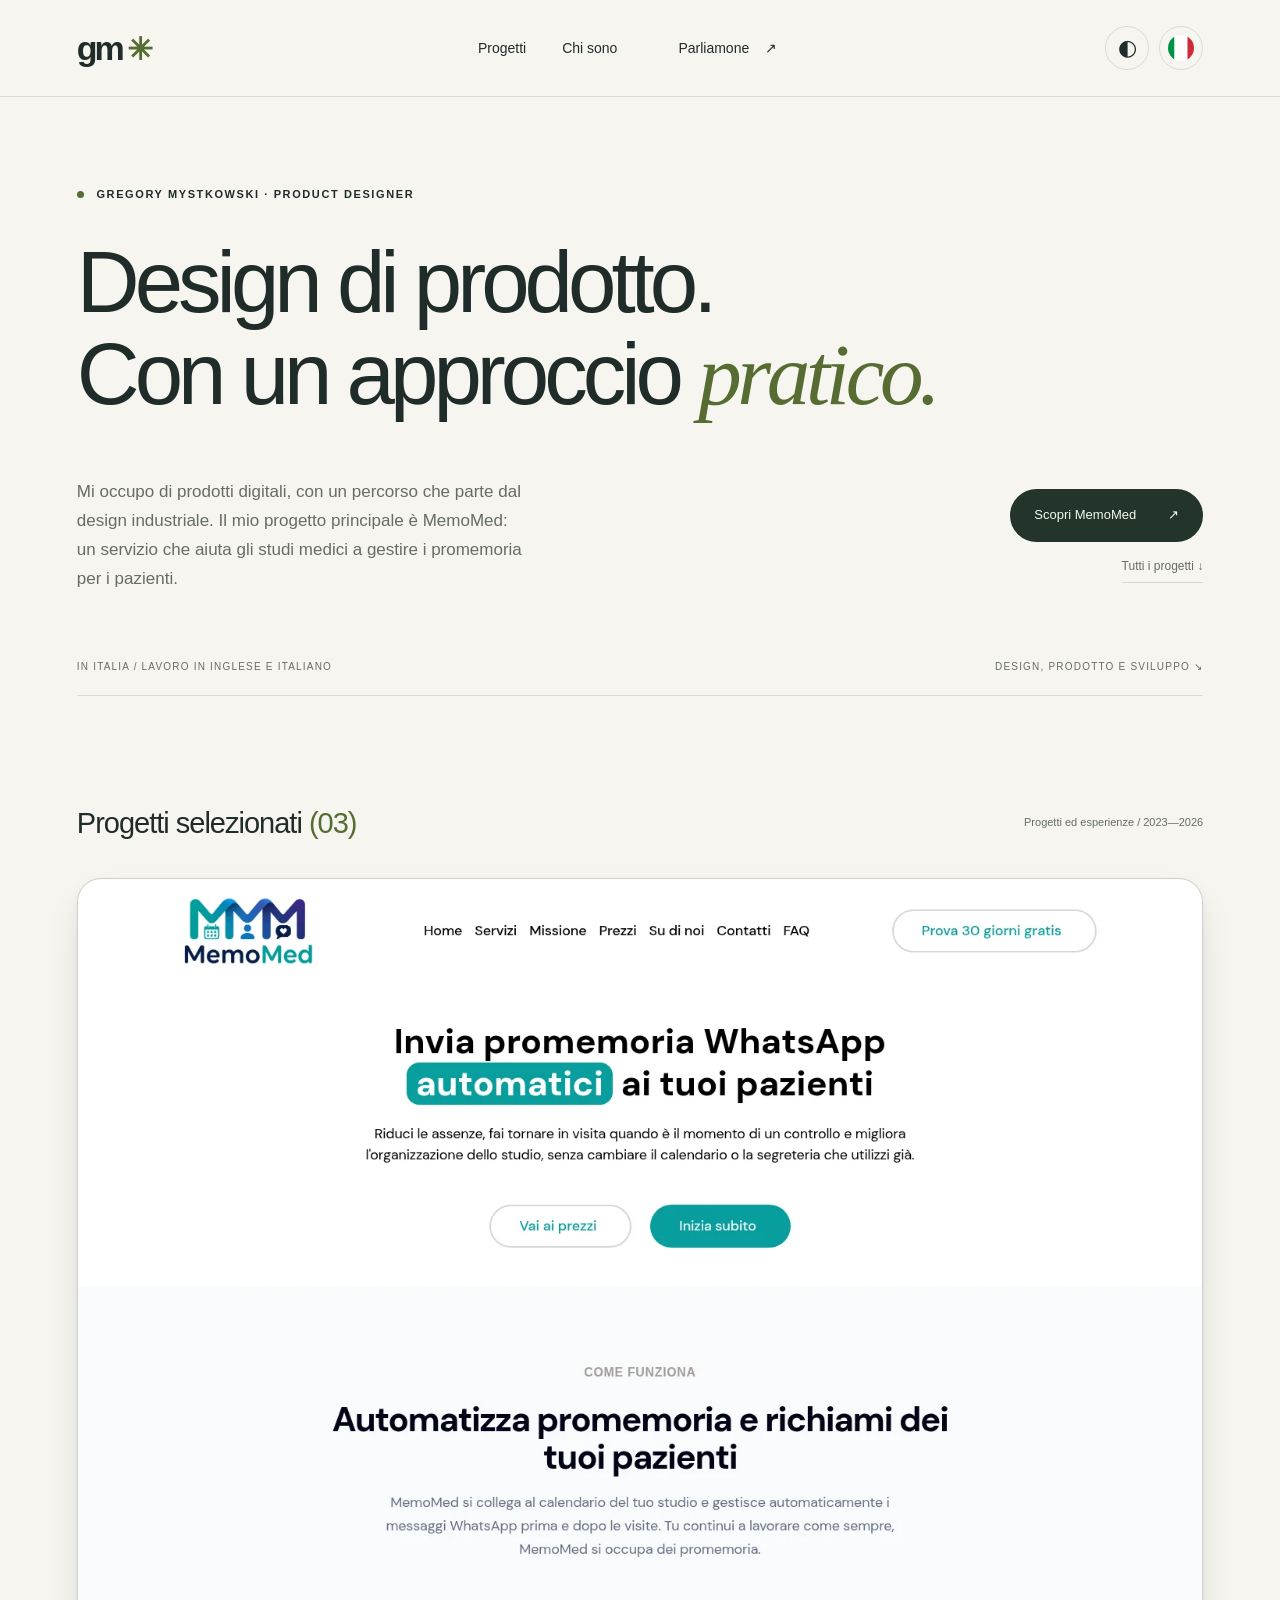
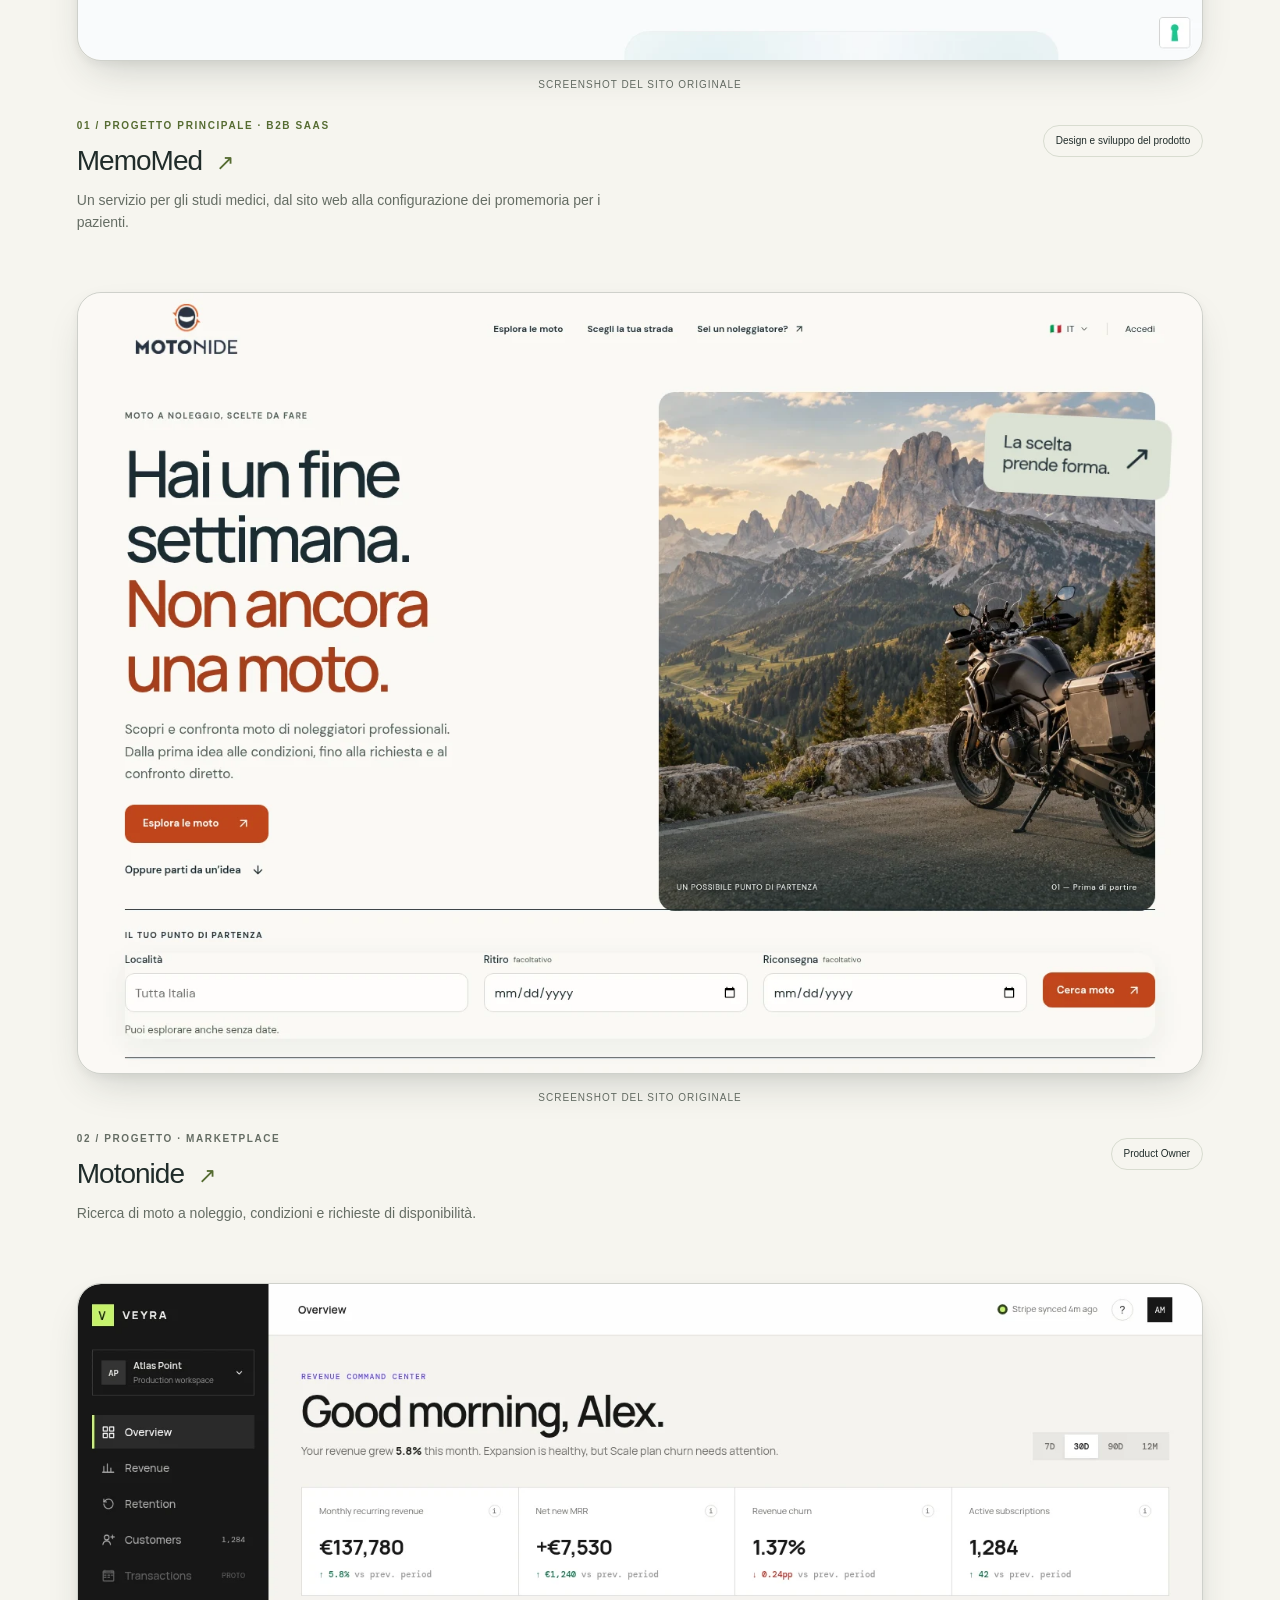
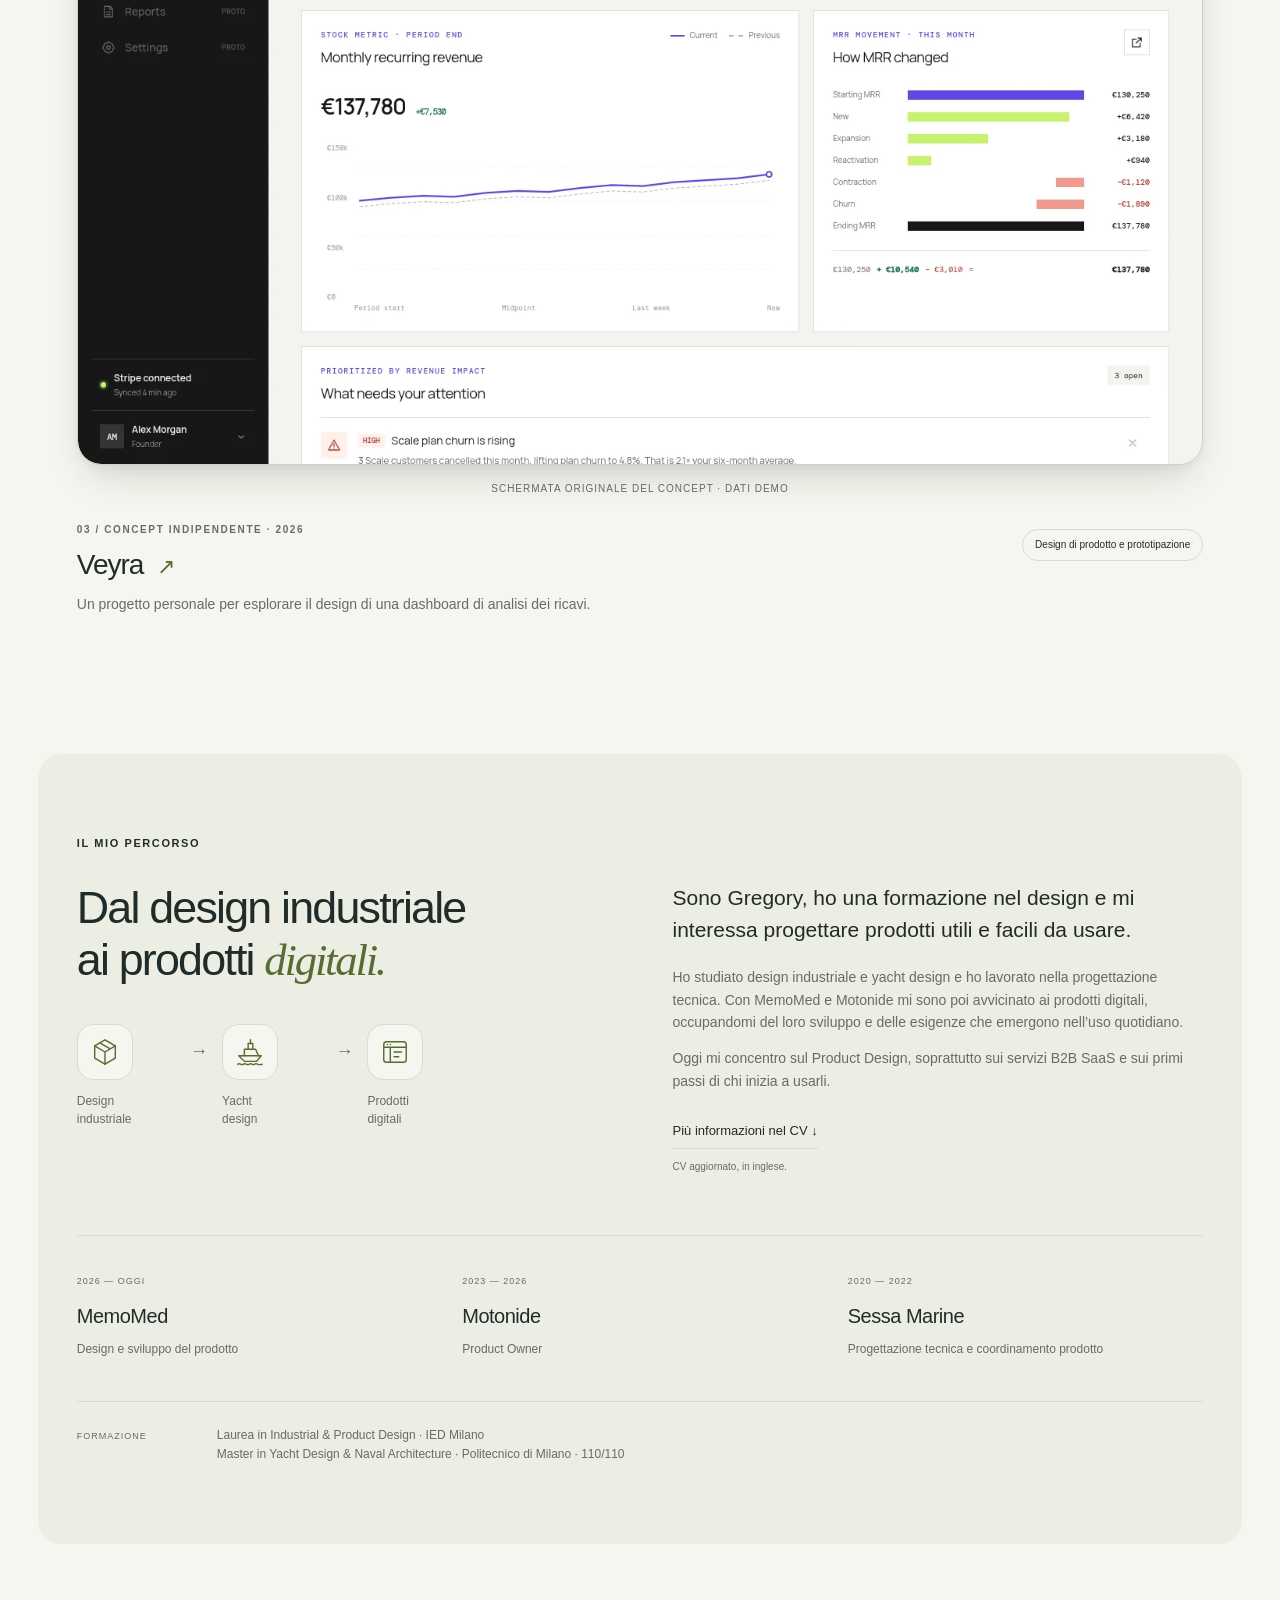
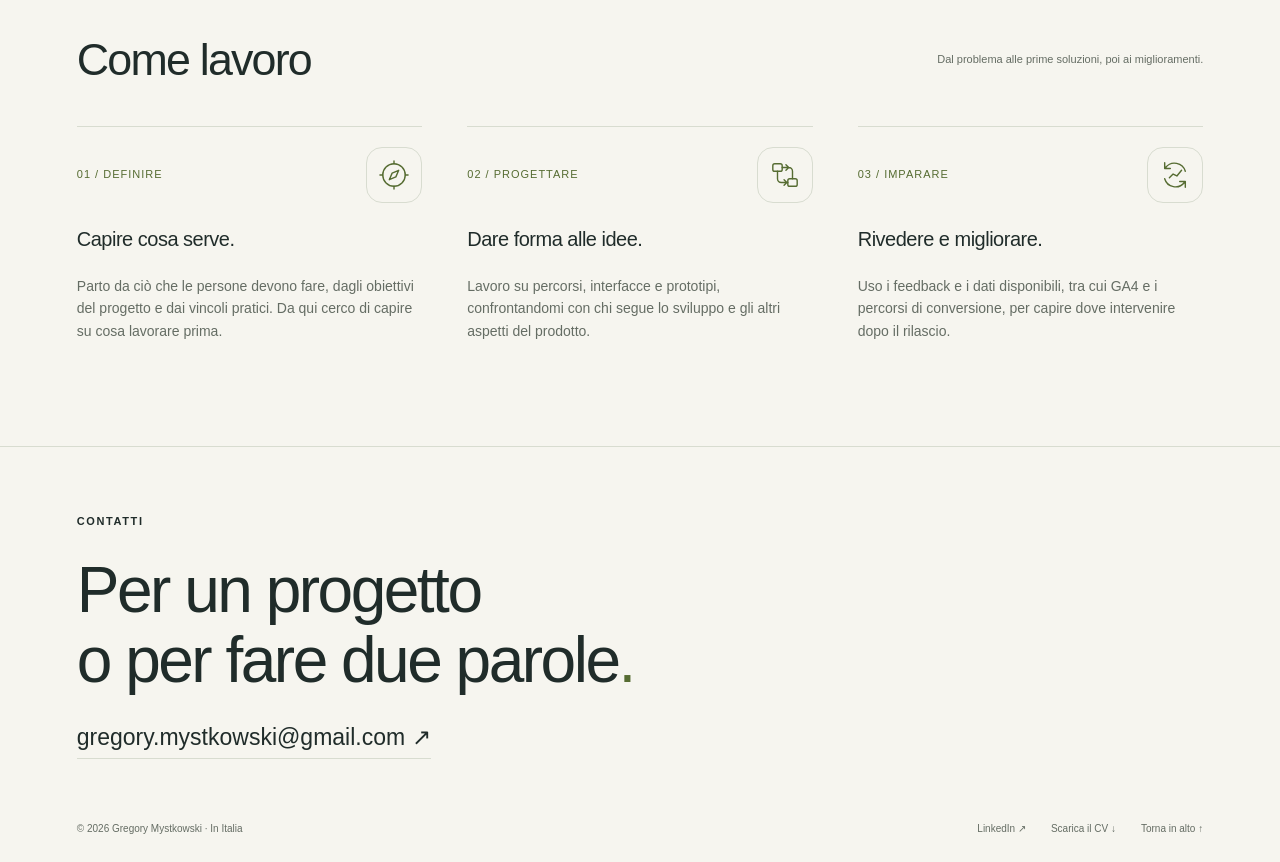
==== commit 3e282a1b: "Feature MemoMed across portfolio and updated CV" ====
--- a/it/index.html
+++ b/it/index.html
@@ -1 +1 @@
-<!doctype html><html lang="it"><head><meta charset="UTF-8"><meta name="viewport" content="width=device-width, initial-scale=1"><meta name="description" content="Gregory Mystkowski — Product Designer. Progetti ed esperienze tra prodotti digitali, SaaS e marketplace."><title>Gregory Mystkowski — Product Designer</title><script>try{const lang=localStorage.getItem('language');const italian=/^\/it(?:\/|$)/.test(location.pathname);if(lang==='it'&&!italian)location.replace('/it'+location.pathname+location.search+location.hash);else if(lang==='en'&&italian)location.replace((location.pathname.slice(3)||'/')+location.search+location.hash)}catch(e){}</script><link rel="alternate" hreflang="en" href="https://gmportoflio.vercel.app/"><link rel="alternate" hreflang="it" href="https://gmportoflio.vercel.app/it/"><script>try{document.documentElement.dataset.theme=localStorage.getItem('theme')||(matchMedia('(prefers-color-scheme: dark)').matches?'dark':'light')}catch(e){}</script><link rel="stylesheet" href="/style.css"></head><body><a class="skip" href="#main">Vai al contenuto</a><header><a class="identity" href="/it/" aria-label="Gregory Mystkowski — pagina iniziale">gm<span>✳</span></a><nav aria-label="Navigazione principale"><a href="#work">Progetti</a><a href="#about">Chi sono</a><a href="#contact">Parliamone <span>↗</span></a></nav><div class="nav-actions"><button id="theme" aria-label="Cambia tema">◐</button><a id="language" class="language-switcher" href="/" hreflang="en" lang="it" aria-label="Lingua attuale: italiano. Passa all’inglese" title="Lingua attuale: italiano. Passa all’inglese"><span class="language-flag"><svg preserveAspectRatio="xMidYMid slice" viewBox="0 0 30 20" aria-hidden="true" focusable="false"><path fill="#009246" d="M0 0h10v20H0z"/><path fill="#fff" d="M10 0h10v20H10z"/><path fill="#ce2b37" d="M20 0h10v20H20z"/></svg></span></a><button id="menu" aria-expanded="false" aria-label="Apri o chiudi il menu">☰</button></div></header><main id="main"><section class="hero" id="top"><div class="eyebrow"><span class="status-dot"></span> GREGORY MYSTKOWSKI · PRODUCT DESIGNER</div><h1>Design di prodotto.<br>Con un approccio <span class="serif">pratico.</span></h1><div class="hero-bottom"><p>Mi occupo di prodotti digitali, con attenzione a come si usano e a come possono migliorare. Il mio percorso parte dal design industriale e passa dal lavoro su MemoMed e Motonide.</p><a class="button" href="#work">Esplora i progetti <span>↓</span></a></div><div class="hero-note"><span>IN ITALIA / LAVORO IN INGLESE E ITALIANO</span><span>DESIGN, PRODOTTO E SVILUPPO ↘</span></div></section><section id="work" class="work-section"><div class="section-heading"><h2>Progetti selezionati<span class="accent"> (03)</span></h2><span>Progetti ed esperienze / 2023—2026</span></div><article class="project memomed"><a class="project-visual" href="/it/work/memomed/" aria-label="Leggi il caso studio MemoMed"><div class="screenshot-frame"><img src="/public/screenshots/memomed-home.webp" alt="Sito pubblico di MemoMed che presenta i promemoria automatici degli appuntamenti su WhatsApp" width="1440" height="1000" loading="lazy" decoding="async"></div><span class="visual-label">SCREENSHOT DEL SITO ORIGINALE</span></a><div class="project-info"><div><div class="eyebrow">01 / PRODOTTO ATTIVO · B2B SAAS</div><h3><a href="/it/work/memomed/">MemoMed <span>↗</span></a></h3><p>Un servizio per gli studi medici, dal sito web alla configurazione dei promemoria per i pazienti.</p></div><span class="role">Design e sviluppo del prodotto</span></div></article><article class="project motonide"><a class="project-visual" href="/it/work/motonide/" aria-label="Leggi il caso studio Motonide"><div class="screenshot-frame"><img src="/public/screenshots/motonide-home.webp" alt="Pagina iniziale di Motonide con ricerca di moto a noleggio" width="1440" height="1000" loading="lazy" decoding="async"></div><span class="visual-label">SCREENSHOT DEL SITO ORIGINALE</span></a><div class="project-info"><div><div class="eyebrow">02 / PROGETTO · MARKETPLACE</div><h3><a href="/it/work/motonide/">Motonide <span>↗</span></a></h3><p>Ricerca di moto a noleggio, condizioni e richieste di disponibilità.</p></div><span class="role">Product Owner</span></div></article><article class="project veyra"><a class="project-visual" href="/it/work/veyra/" aria-label="Leggi il caso studio Veyra"><div class="screenshot-frame"><img src="/public/screenshots/veyra-overview.webp" alt="Dashboard panoramica originale di Veyra con indicatori dei ricavi e grafici demo" width="1440" height="1000" loading="lazy" decoding="async"></div><span class="visual-label">SCHERMATA ORIGINALE DEL CONCEPT · DATI DEMO</span></a><div class="project-info"><div><div class="eyebrow">03 / CONCEPT INDIPENDENTE · 2026</div><h3><a href="/it/work/veyra/">Veyra <span>↗</span></a></h3><p>Un progetto personale per esplorare il design di una dashboard di analisi dei ricavi.</p></div><span class="role">Design di prodotto e prototipazione</span></div></article></section><section class="about" id="about"><div class="eyebrow">IL MIO PERCORSO</div><div class="about-grid"><div class="about-heading"><h2>Dal design industriale<br>ai prodotti <span class="serif">digitali.</span></h2><div class="background-journey" aria-label="Formazione nel design"><div><span class="story-icon"><svg viewBox="0 0 32 32" width="32" height="32" fill="none" stroke="currentColor" stroke-width="1.5" stroke-linecap="round" stroke-linejoin="round" aria-hidden="true" focusable="false"><path d="m16 3 11 6.5v13L16 29 5 22.5v-13L16 3Z"/></path><path d="m5 9.5 11 6.5 11-6.5M16 16v13M10.5 6.2l11 6.5"/></path></svg></span><span>Design<br>industriale</span></div><span class="journey-connector" aria-hidden="true">→</span><div><span class="story-icon"><svg viewBox="0 0 32 32" width="32" height="32" fill="none" stroke="currentColor" stroke-width="1.5" stroke-linecap="round" stroke-linejoin="round" aria-hidden="true" focusable="false"><path d="M4 20h24l-5 6H10l-6-6Z"/></path><path d="M10 20v-7h12l3 7M14 13V7h5v6M3 29c2-2 4 2 6 0s4 2 6 0 4 2 6 0 4 2 8 0"/></path><path d="M16.5 7V3"/></path></svg></span><span>Yacht<br>design</span></div><span class="journey-connector" aria-hidden="true">→</span><div><span class="story-icon"><svg viewBox="0 0 32 32" width="32" height="32" fill="none" stroke="currentColor" stroke-width="1.5" stroke-linecap="round" stroke-linejoin="round" aria-hidden="true" focusable="false"><rect x="4" y="5" width="24" height="22" rx="3"/></rect><path d="M4 11h24M11 11v16M15 16h8M15 21h5"/></path><path d="M8 8h.01M11 8h.01"/></path></svg></span><span>Prodotti<br>digitali</span></div></div></div><div><p class="large">Sono Gregory, ho una formazione nel design e mi interessa progettare prodotti utili e facili da usare.</p><p>Ho studiato design industriale e yacht design e ho lavorato nella progettazione tecnica. Con MemoMed e Motonide mi sono poi avvicinato ai prodotti digitali, occupandomi del loro sviluppo e delle esigenze che emergono nell’uso quotidiano.</p><p>Oggi mi concentro sul Product Design, soprattutto sui servizi B2B SaaS e sui primi passi di chi inizia a usarli.</p><a class="text-link" href="/public/Gregory-Mystkowski-CV.pdf" download>Più informazioni nel CV ↓</a><small class="cv-note">Il CV è nella versione originale. I dati di Motonide riportati sul sito sono più recenti.</small></div></div><div class="timeline"><div><span>2026 — OGGI</span><h3>MemoMed</h3><p>Design e sviluppo del prodotto</p></div><div><span>2023 — 2026</span><h3>Motonide</h3><p>Product Owner</p></div><div><span>2020 — 2022</span><h3>Sessa Marine</h3><p>Progettazione tecnica e coordinamento prodotto</p></div></div><div class="education"><span>FORMAZIONE</span><p>Laurea in Industrial &amp; Product Design · IED Milano<br>Master in Yacht Design &amp; Naval Architecture · Politecnico di Milano · 110/110</p></div></section><section class="approach"><div class="section-heading"><h2>Come lavoro</h2><span>Dal problema alle prime soluzioni, poi ai miglioramenti.</span></div><div class="approach-grid"><article><div class="approach-step"><span>01 / DEFINIRE</span><span class="story-icon"><svg viewBox="0 0 32 32" width="32" height="32" fill="none" stroke="currentColor" stroke-width="1.5" stroke-linecap="round" stroke-linejoin="round" aria-hidden="true" focusable="false"><circle cx="16" cy="16" r="12"/></circle><path d="m21 11-3 7-7 3 3-7 7-3ZM16 1v3M16 28v3M1 16h3M28 16h3"/></path></svg></span></div><h3>Capire cosa serve.</h3><p>Parto da ciò che le persone devono fare, dagli obiettivi del progetto e dai vincoli pratici. Da qui cerco di capire su cosa lavorare prima.</p></article><article><div class="approach-step"><span>02 / PROGETTARE</span><span class="story-icon"><svg viewBox="0 0 32 32" width="32" height="32" fill="none" stroke="currentColor" stroke-width="1.5" stroke-linecap="round" stroke-linejoin="round" aria-hidden="true" focusable="false"><rect x="3" y="4" width="10" height="8" rx="2"/></rect><rect x="19" y="20" width="10" height="8" rx="2"/></rect><path d="M8 12v8a4 4 0 0 0 4 4h7M13 8h7a4 4 0 0 1 4 4v8M17 5l3 3-3 3M15 21l3 3-3 3"/></path></svg></span></div><h3>Dare forma alle idee.</h3><p>Lavoro su percorsi, interfacce e prototipi, confrontandomi con chi segue lo sviluppo e gli altri aspetti del prodotto.</p></article><article><div class="approach-step"><span>03 / IMPARARE</span><span class="story-icon"><svg viewBox="0 0 32 32" width="32" height="32" fill="none" stroke="currentColor" stroke-width="1.5" stroke-linecap="round" stroke-linejoin="round" aria-hidden="true" focusable="false"><path d="M27 12a12 12 0 0 0-21-4M5 3v6h6M5 20a12 12 0 0 0 21 4M27 29v-6h-6"/></path><path d="m10 19 4-4 4 2 5-6"/></path></svg></span></div><h3>Rivedere e migliorare.</h3><p>Uso i feedback e i dati disponibili, tra cui GA4 e i percorsi di conversione, per capire dove intervenire dopo il rilascio.</p></article></div></section></main><footer id="contact"><div class="eyebrow">CONTATTI</div><h2>Per un progetto<br>o per fare due parole<span class="accent">.</span></h2><a class="contact-mail" href="mailto:gregory.mystkowski@gmail.com">gregory.mystkowski@gmail.com ↗</a><div class="footer-bottom"><span>© 2026 Gregory Mystkowski · In Italia</span><div><a href="https://linkedin.com/in/gmystkowski" target="_blank" rel="noopener noreferrer">LinkedIn ↗</a><a href="/public/Gregory-Mystkowski-CV.pdf" download>Scarica il CV ↓</a><a href="#top">Torna in alto ↑</a></div></div></footer><script src="/app.js"></script></body></html>
+<!doctype html><html lang="it"><head><meta charset="UTF-8"><meta name="viewport" content="width=device-width, initial-scale=1"><meta name="description" content="Gregory Mystkowski — Product Designer. Progetti ed esperienze tra prodotti digitali, SaaS e marketplace."><title>Gregory Mystkowski — Product Designer</title><script>try{const lang=localStorage.getItem('language');const italian=/^\/it(?:\/|$)/.test(location.pathname);if(lang==='it'&&!italian)location.replace('/it'+location.pathname+location.search+location.hash);else if(lang==='en'&&italian)location.replace((location.pathname.slice(3)||'/')+location.search+location.hash)}catch(e){}</script><link rel="alternate" hreflang="en" href="https://gmportoflio.vercel.app/"><link rel="alternate" hreflang="it" href="https://gmportoflio.vercel.app/it/"><script>try{document.documentElement.dataset.theme=localStorage.getItem('theme')||(matchMedia('(prefers-color-scheme: dark)').matches?'dark':'light')}catch(e){}</script><link rel="stylesheet" href="/style.css"></head><body><a class="skip" href="#main">Vai al contenuto</a><header><a class="identity" href="/it/" aria-label="Gregory Mystkowski — pagina iniziale">gm<span>✳</span></a><nav aria-label="Navigazione principale"><a href="#work">Progetti</a><a href="#about">Chi sono</a><a href="#contact">Parliamone <span>↗</span></a></nav><div class="nav-actions"><button id="theme" aria-label="Cambia tema">◐</button><a id="language" class="language-switcher" href="/" hreflang="en" lang="it" aria-label="Lingua attuale: italiano. Passa all’inglese" title="Lingua attuale: italiano. Passa all’inglese"><span class="language-flag"><svg preserveAspectRatio="xMidYMid slice" viewBox="0 0 30 20" aria-hidden="true" focusable="false"><path fill="#009246" d="M0 0h10v20H0z"/><path fill="#fff" d="M10 0h10v20H10z"/><path fill="#ce2b37" d="M20 0h10v20H20z"/></svg></span></a><button id="menu" aria-expanded="false" aria-label="Apri o chiudi il menu">☰</button></div></header><main id="main"><section class="hero" id="top"><div class="eyebrow"><span class="status-dot"></span> GREGORY MYSTKOWSKI · PRODUCT DESIGNER</div><h1>Design di prodotto.<br>Con un approccio <span class="serif">pratico.</span></h1><div class="hero-bottom"><p>Mi occupo di prodotti digitali, con un percorso che parte dal design industriale. Il mio progetto principale è MemoMed: un servizio che aiuta gli studi medici a gestire i promemoria per i pazienti.</p><div class="hero-actions"><a class="button" href="/it/work/memomed/">Scopri MemoMed <span>↗</span></a><a class="text-link" href="#work">Tutti i progetti ↓</a></div></div><div class="hero-note"><span>IN ITALIA / LAVORO IN INGLESE E ITALIANO</span><span>DESIGN, PRODOTTO E SVILUPPO ↘</span></div></section><section id="work" class="work-section"><div class="section-heading"><h2>Progetti selezionati<span class="accent"> (03)</span></h2><span>Progetti ed esperienze / 2023—2026</span></div><article class="project memomed featured-project"><a class="project-visual" href="/it/work/memomed/" aria-label="Leggi il caso studio MemoMed"><div class="screenshot-frame"><img src="/public/screenshots/memomed-home.webp" alt="Sito pubblico di MemoMed che presenta i promemoria automatici degli appuntamenti su WhatsApp" width="1440" height="1000" loading="lazy" decoding="async"></div><span class="visual-label">SCREENSHOT DEL SITO ORIGINALE</span></a><div class="project-info"><div><div class="eyebrow">01 / PROGETTO PRINCIPALE · B2B SAAS</div><h3><a href="/it/work/memomed/">MemoMed <span>↗</span></a></h3><p>Un servizio per gli studi medici, dal sito web alla configurazione dei promemoria per i pazienti.</p></div><span class="role">Design e sviluppo del prodotto</span></div></article><article class="project motonide"><a class="project-visual" href="/it/work/motonide/" aria-label="Leggi il caso studio Motonide"><div class="screenshot-frame"><img src="/public/screenshots/motonide-home.webp" alt="Pagina iniziale di Motonide con ricerca di moto a noleggio" width="1440" height="1000" loading="lazy" decoding="async"></div><span class="visual-label">SCREENSHOT DEL SITO ORIGINALE</span></a><div class="project-info"><div><div class="eyebrow">02 / PROGETTO · MARKETPLACE</div><h3><a href="/it/work/motonide/">Motonide <span>↗</span></a></h3><p>Ricerca di moto a noleggio, condizioni e richieste di disponibilità.</p></div><span class="role">Product Owner</span></div></article><article class="project veyra"><a class="project-visual" href="/it/work/veyra/" aria-label="Leggi il caso studio Veyra"><div class="screenshot-frame"><img src="/public/screenshots/veyra-overview.webp" alt="Dashboard panoramica originale di Veyra con indicatori dei ricavi e grafici demo" width="1440" height="1000" loading="lazy" decoding="async"></div><span class="visual-label">SCHERMATA ORIGINALE DEL CONCEPT · DATI DEMO</span></a><div class="project-info"><div><div class="eyebrow">03 / CONCEPT INDIPENDENTE · 2026</div><h3><a href="/it/work/veyra/">Veyra <span>↗</span></a></h3><p>Un progetto personale per esplorare il design di una dashboard di analisi dei ricavi.</p></div><span class="role">Design di prodotto e prototipazione</span></div></article></section><section class="about" id="about"><div class="eyebrow">IL MIO PERCORSO</div><div class="about-grid"><div class="about-heading"><h2>Dal design industriale<br>ai prodotti <span class="serif">digitali.</span></h2><div class="background-journey" aria-label="Formazione nel design"><div><span class="story-icon"><svg viewBox="0 0 32 32" width="32" height="32" fill="none" stroke="currentColor" stroke-width="1.5" stroke-linecap="round" stroke-linejoin="round" aria-hidden="true" focusable="false"><path d="m16 3 11 6.5v13L16 29 5 22.5v-13L16 3Z"/></path><path d="m5 9.5 11 6.5 11-6.5M16 16v13M10.5 6.2l11 6.5"/></path></svg></span><span>Design<br>industriale</span></div><span class="journey-connector" aria-hidden="true">→</span><div><span class="story-icon"><svg viewBox="0 0 32 32" width="32" height="32" fill="none" stroke="currentColor" stroke-width="1.5" stroke-linecap="round" stroke-linejoin="round" aria-hidden="true" focusable="false"><path d="M4 20h24l-5 6H10l-6-6Z"/></path><path d="M10 20v-7h12l3 7M14 13V7h5v6M3 29c2-2 4 2 6 0s4 2 6 0 4 2 6 0 4 2 8 0"/></path><path d="M16.5 7V3"/></path></svg></span><span>Yacht<br>design</span></div><span class="journey-connector" aria-hidden="true">→</span><div><span class="story-icon"><svg viewBox="0 0 32 32" width="32" height="32" fill="none" stroke="currentColor" stroke-width="1.5" stroke-linecap="round" stroke-linejoin="round" aria-hidden="true" focusable="false"><rect x="4" y="5" width="24" height="22" rx="3"/></rect><path d="M4 11h24M11 11v16M15 16h8M15 21h5"/></path><path d="M8 8h.01M11 8h.01"/></path></svg></span><span>Prodotti<br>digitali</span></div></div></div><div><p class="large">Sono Gregory, ho una formazione nel design e mi interessa progettare prodotti utili e facili da usare.</p><p>Ho studiato design industriale e yacht design e ho lavorato nella progettazione tecnica. Con MemoMed e Motonide mi sono poi avvicinato ai prodotti digitali, occupandomi del loro sviluppo e delle esigenze che emergono nell’uso quotidiano.</p><p>Oggi mi concentro sul Product Design, soprattutto sui servizi B2B SaaS e sui primi passi di chi inizia a usarli.</p><a class="text-link" href="/public/Gregory-Mystkowski-CV.pdf" download>Più informazioni nel CV ↓</a><small class="cv-note">CV aggiornato, in inglese.</small></div></div><div class="timeline"><div><span>2026 — OGGI</span><h3>MemoMed</h3><p>Design e sviluppo del prodotto</p></div><div><span>2023 — 2026</span><h3>Motonide</h3><p>Product Owner</p></div><div><span>2020 — 2022</span><h3>Sessa Marine</h3><p>Progettazione tecnica e coordinamento prodotto</p></div></div><div class="education"><span>FORMAZIONE</span><p>Laurea in Industrial &amp; Product Design · IED Milano<br>Master in Yacht Design &amp; Naval Architecture · Politecnico di Milano · 110/110</p></div></section><section class="approach"><div class="section-heading"><h2>Come lavoro</h2><span>Dal problema alle prime soluzioni, poi ai miglioramenti.</span></div><div class="approach-grid"><article><div class="approach-step"><span>01 / DEFINIRE</span><span class="story-icon"><svg viewBox="0 0 32 32" width="32" height="32" fill="none" stroke="currentColor" stroke-width="1.5" stroke-linecap="round" stroke-linejoin="round" aria-hidden="true" focusable="false"><circle cx="16" cy="16" r="12"/></circle><path d="m21 11-3 7-7 3 3-7 7-3ZM16 1v3M16 28v3M1 16h3M28 16h3"/></path></svg></span></div><h3>Capire cosa serve.</h3><p>Parto da ciò che le persone devono fare, dagli obiettivi del progetto e dai vincoli pratici. Da qui cerco di capire su cosa lavorare prima.</p></article><article><div class="approach-step"><span>02 / PROGETTARE</span><span class="story-icon"><svg viewBox="0 0 32 32" width="32" height="32" fill="none" stroke="currentColor" stroke-width="1.5" stroke-linecap="round" stroke-linejoin="round" aria-hidden="true" focusable="false"><rect x="3" y="4" width="10" height="8" rx="2"/></rect><rect x="19" y="20" width="10" height="8" rx="2"/></rect><path d="M8 12v8a4 4 0 0 0 4 4h7M13 8h7a4 4 0 0 1 4 4v8M17 5l3 3-3 3M15 21l3 3-3 3"/></path></svg></span></div><h3>Dare forma alle idee.</h3><p>Lavoro su percorsi, interfacce e prototipi, confrontandomi con chi segue lo sviluppo e gli altri aspetti del prodotto.</p></article><article><div class="approach-step"><span>03 / IMPARARE</span><span class="story-icon"><svg viewBox="0 0 32 32" width="32" height="32" fill="none" stroke="currentColor" stroke-width="1.5" stroke-linecap="round" stroke-linejoin="round" aria-hidden="true" focusable="false"><path d="M27 12a12 12 0 0 0-21-4M5 3v6h6M5 20a12 12 0 0 0 21 4M27 29v-6h-6"/></path><path d="m10 19 4-4 4 2 5-6"/></path></svg></span></div><h3>Rivedere e migliorare.</h3><p>Uso i feedback e i dati disponibili, tra cui GA4 e i percorsi di conversione, per capire dove intervenire dopo il rilascio.</p></article></div></section></main><footer id="contact"><div class="eyebrow">CONTATTI</div><h2>Per un progetto<br>o per fare due parole<span class="accent">.</span></h2><a class="contact-mail" href="mailto:gregory.mystkowski@gmail.com">gregory.mystkowski@gmail.com ↗</a><div class="footer-bottom"><span>© 2026 Gregory Mystkowski · In Italia</span><div><a href="https://linkedin.com/in/gmystkowski" target="_blank" rel="noopener noreferrer">LinkedIn ↗</a><a href="/public/Gregory-Mystkowski-CV.pdf" download>Scarica il CV ↓</a><a href="#top">Torna in alto ↑</a></div></div></footer><script src="/app.js"></script></body></html>
--- a/style.css
+++ b/style.css
@@ -71,3 +71,9 @@
 .language-flag{display:block;width:26px;height:26px;border-radius:50%;overflow:hidden;isolation:isolate}
 .language-flag svg{display:block;width:100%;height:100%}
 .language-switcher:hover{border-color:var(--accent);background:var(--surface)}
+
+/* Give the main project a direct entry point while keeping all work accessible. */
+.hero-actions{display:flex;flex-direction:column;align-items:flex-end;flex-shrink:0}
+.hero-actions .text-link{font-size:12px;color:var(--muted)}
+.featured-project .project-info .eyebrow{color:var(--accent)}
+@media(max-width:600px){.hero-actions{align-items:flex-start}}
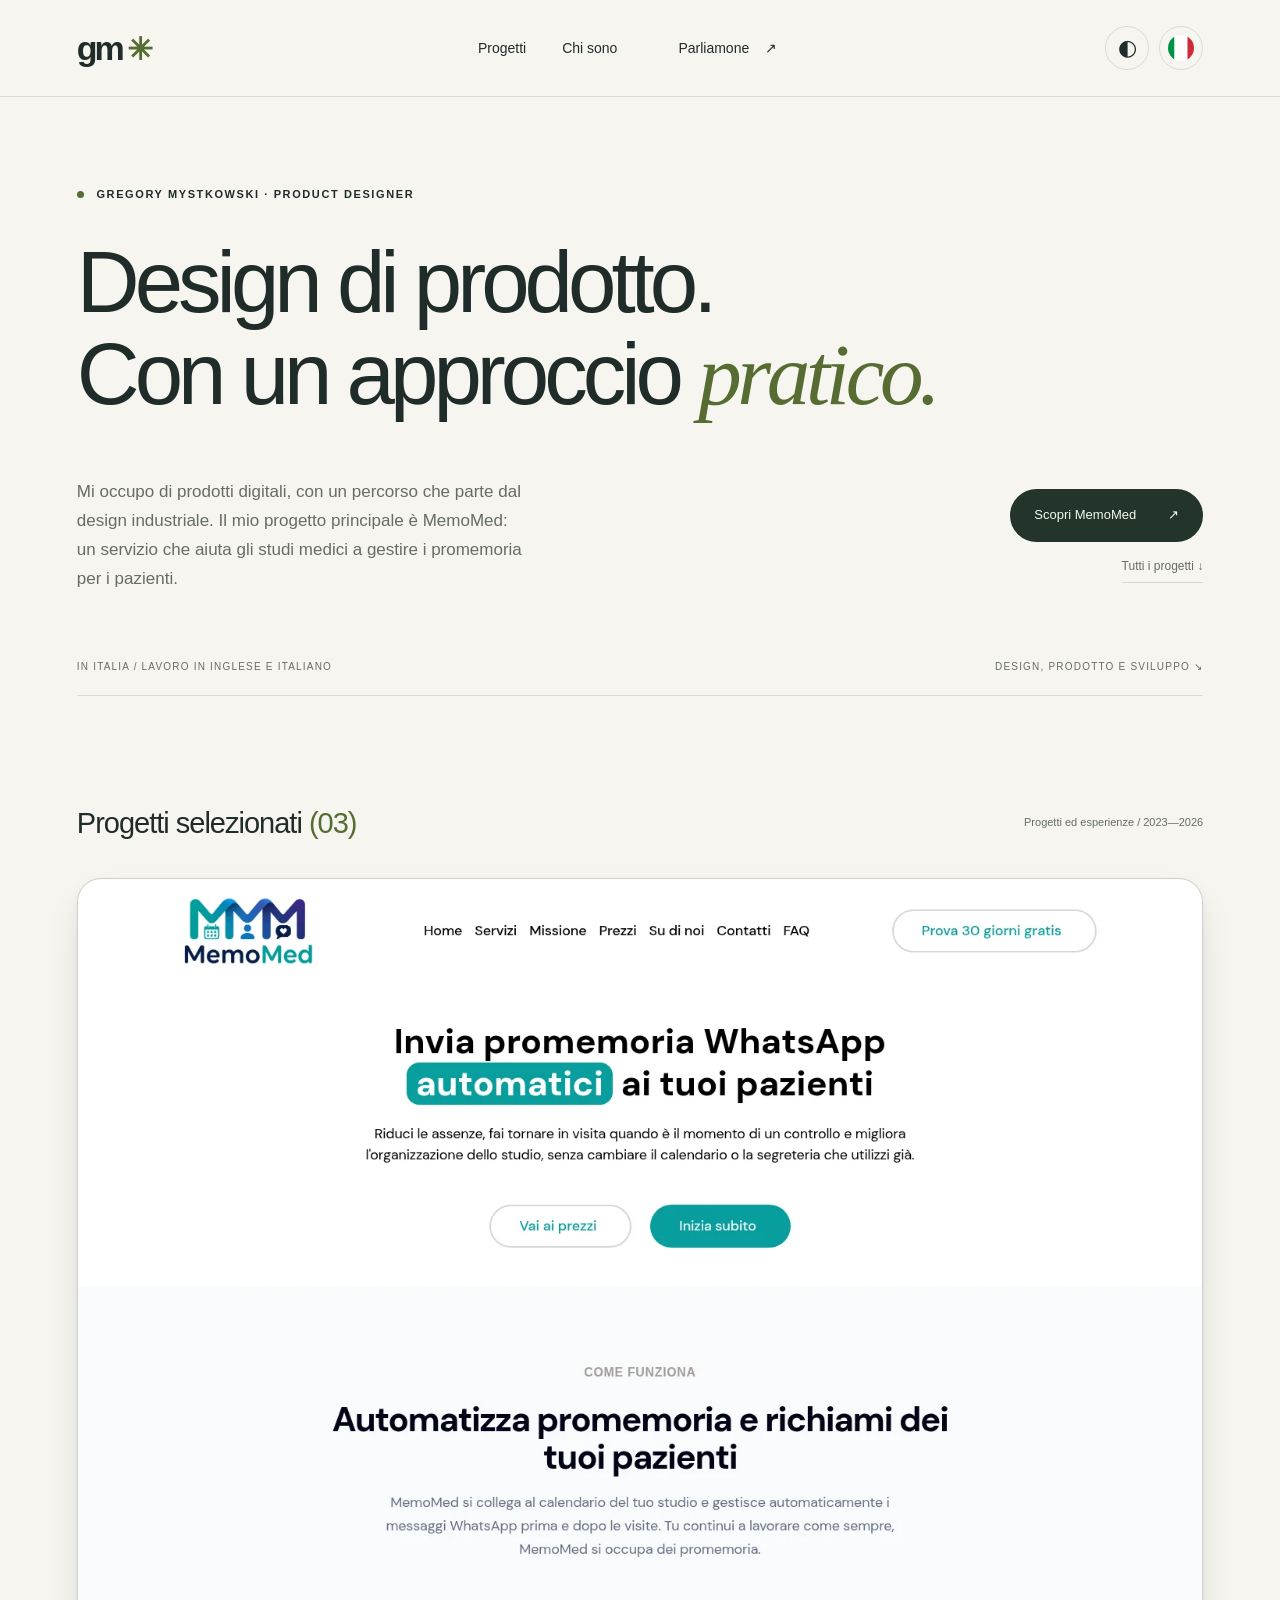
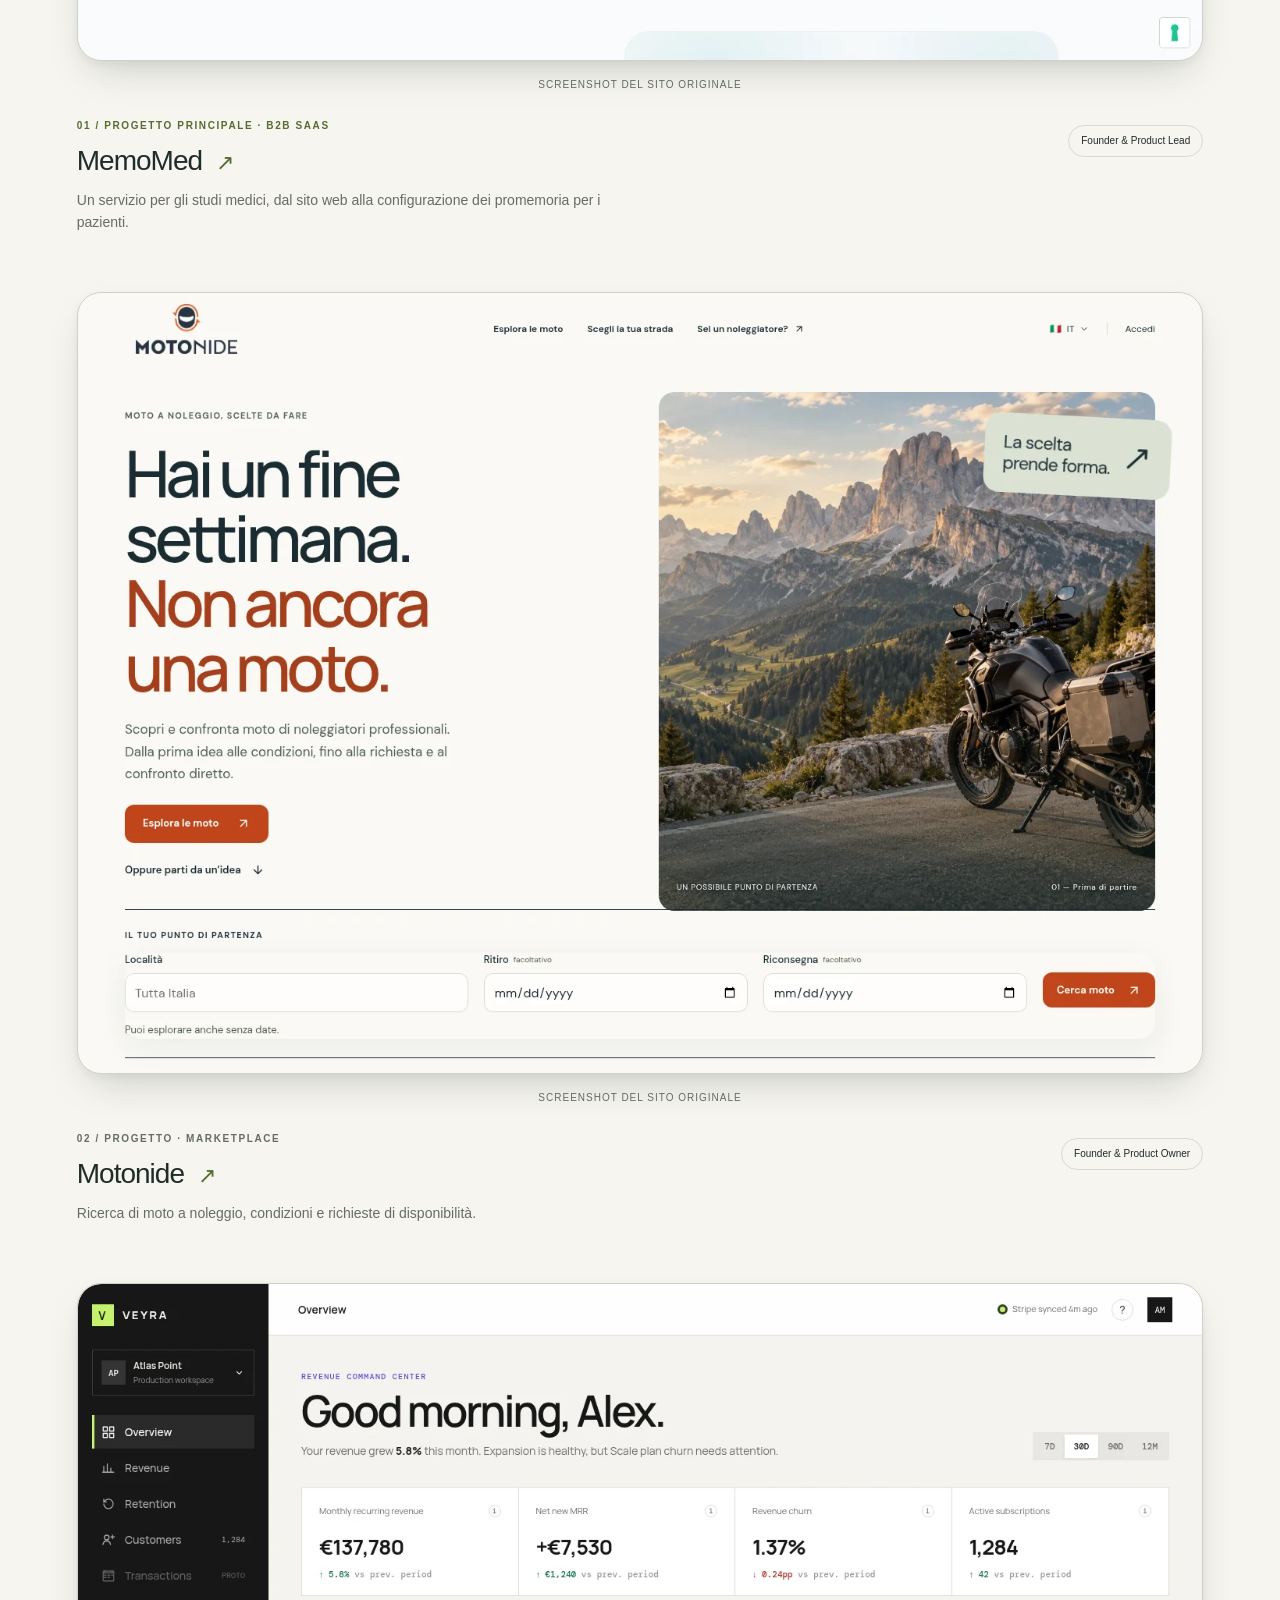
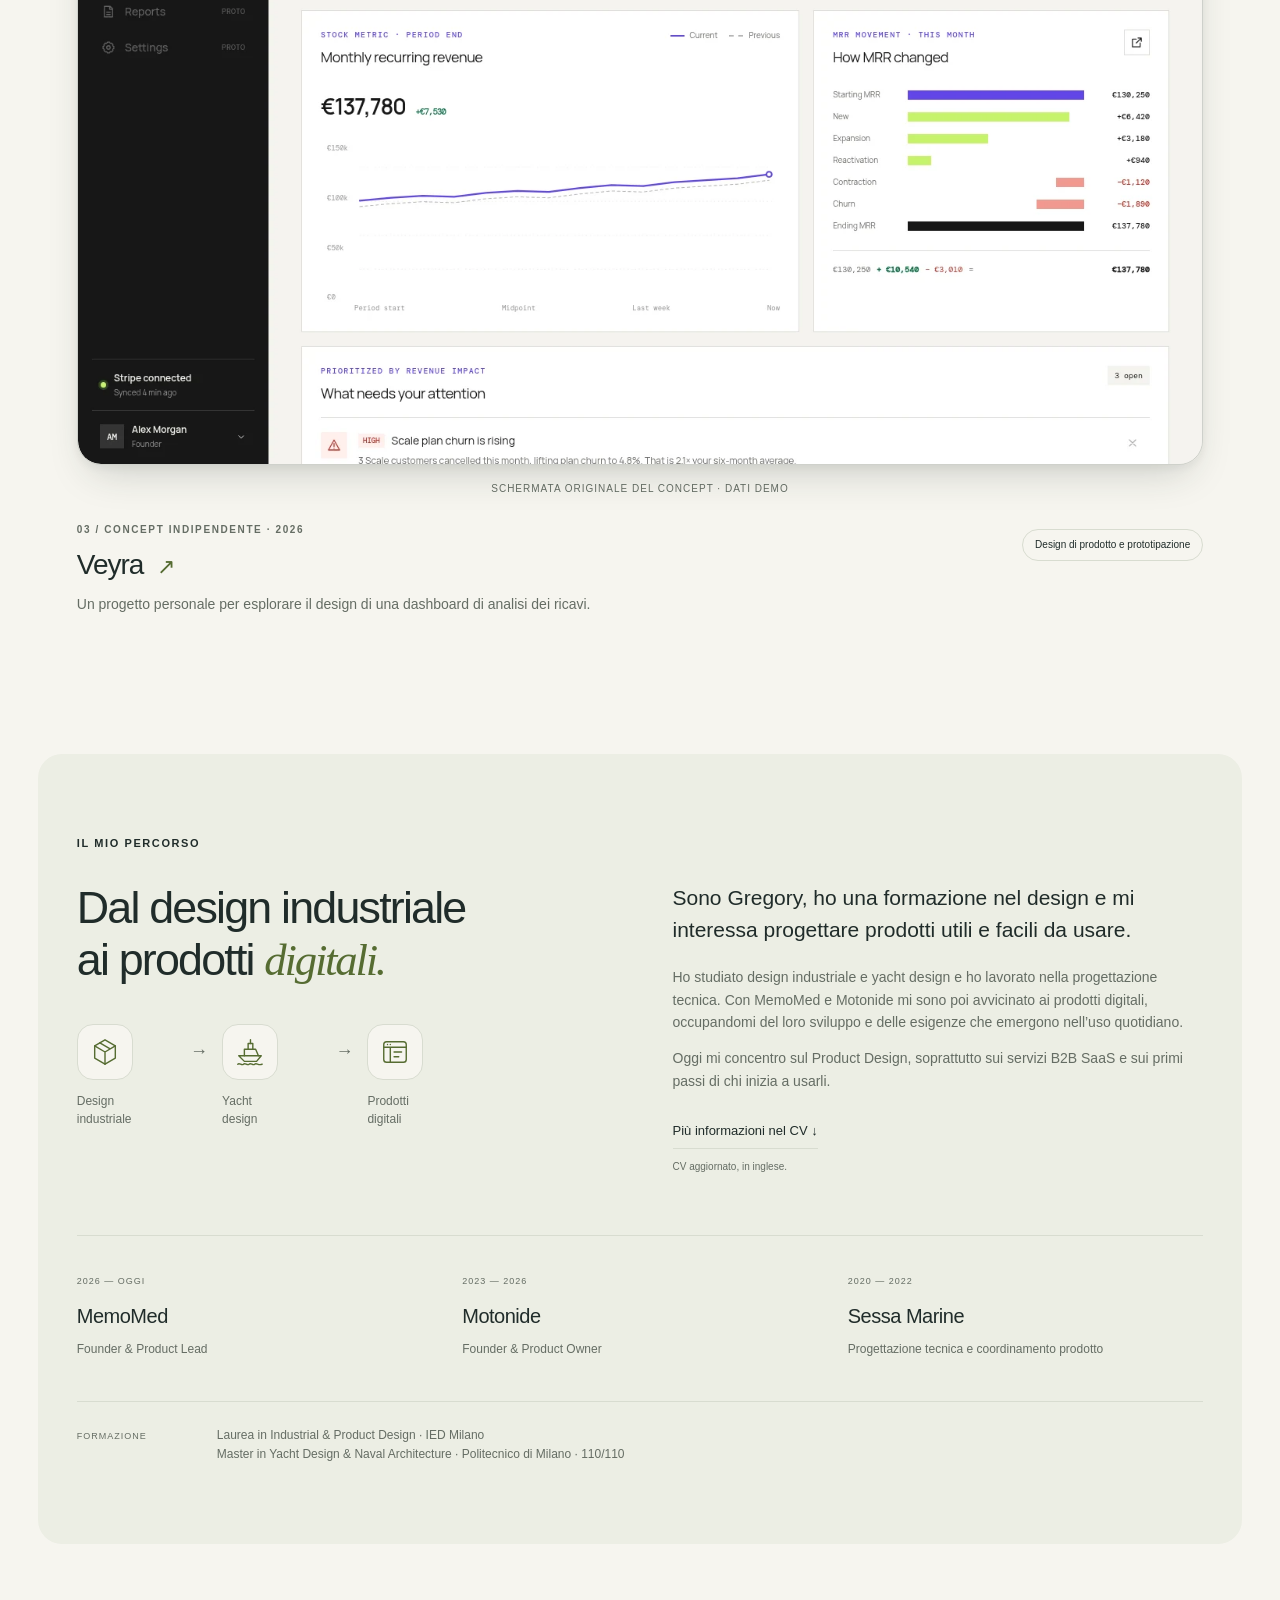
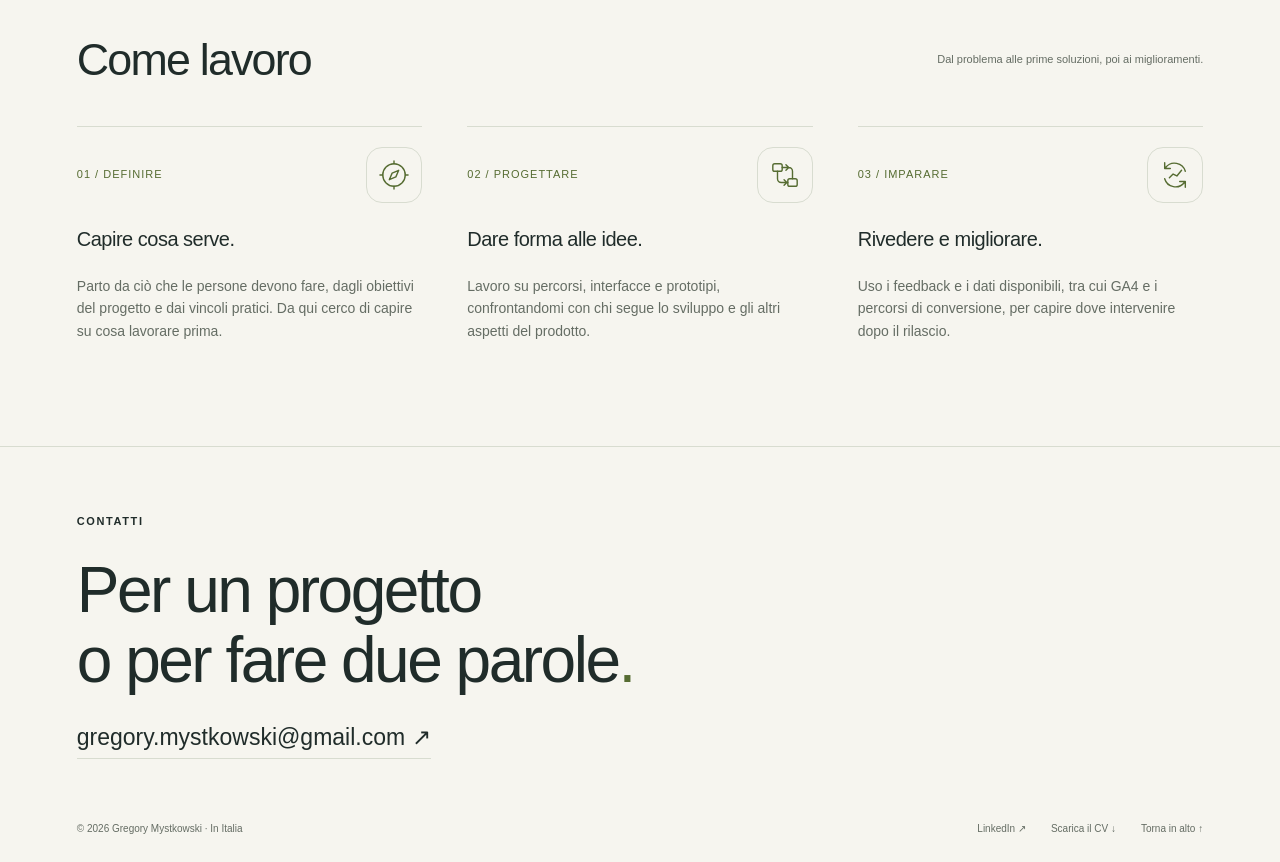
==== commit f748c53d: "Align founder roles and Motonide figures with LinkedIn" ====
--- a/it/index.html
+++ b/it/index.html
@@ -1 +1 @@
-<!doctype html><html lang="it"><head><meta charset="UTF-8"><meta name="viewport" content="width=device-width, initial-scale=1"><meta name="description" content="Gregory Mystkowski — Product Designer. Progetti ed esperienze tra prodotti digitali, SaaS e marketplace."><title>Gregory Mystkowski — Product Designer</title><script>try{const lang=localStorage.getItem('language');const italian=/^\/it(?:\/|$)/.test(location.pathname);if(lang==='it'&&!italian)location.replace('/it'+location.pathname+location.search+location.hash);else if(lang==='en'&&italian)location.replace((location.pathname.slice(3)||'/')+location.search+location.hash)}catch(e){}</script><link rel="alternate" hreflang="en" href="https://gmportoflio.vercel.app/"><link rel="alternate" hreflang="it" href="https://gmportoflio.vercel.app/it/"><script>try{document.documentElement.dataset.theme=localStorage.getItem('theme')||(matchMedia('(prefers-color-scheme: dark)').matches?'dark':'light')}catch(e){}</script><link rel="stylesheet" href="/style.css"></head><body><a class="skip" href="#main">Vai al contenuto</a><header><a class="identity" href="/it/" aria-label="Gregory Mystkowski — pagina iniziale">gm<span>✳</span></a><nav aria-label="Navigazione principale"><a href="#work">Progetti</a><a href="#about">Chi sono</a><a href="#contact">Parliamone <span>↗</span></a></nav><div class="nav-actions"><button id="theme" aria-label="Cambia tema">◐</button><a id="language" class="language-switcher" href="/" hreflang="en" lang="it" aria-label="Lingua attuale: italiano. Passa all’inglese" title="Lingua attuale: italiano. Passa all’inglese"><span class="language-flag"><svg preserveAspectRatio="xMidYMid slice" viewBox="0 0 30 20" aria-hidden="true" focusable="false"><path fill="#009246" d="M0 0h10v20H0z"/><path fill="#fff" d="M10 0h10v20H10z"/><path fill="#ce2b37" d="M20 0h10v20H20z"/></svg></span></a><button id="menu" aria-expanded="false" aria-label="Apri o chiudi il menu">☰</button></div></header><main id="main"><section class="hero" id="top"><div class="eyebrow"><span class="status-dot"></span> GREGORY MYSTKOWSKI · PRODUCT DESIGNER</div><h1>Design di prodotto.<br>Con un approccio <span class="serif">pratico.</span></h1><div class="hero-bottom"><p>Mi occupo di prodotti digitali, con un percorso che parte dal design industriale. Il mio progetto principale è MemoMed: un servizio che aiuta gli studi medici a gestire i promemoria per i pazienti.</p><div class="hero-actions"><a class="button" href="/it/work/memomed/">Scopri MemoMed <span>↗</span></a><a class="text-link" href="#work">Tutti i progetti ↓</a></div></div><div class="hero-note"><span>IN ITALIA / LAVORO IN INGLESE E ITALIANO</span><span>DESIGN, PRODOTTO E SVILUPPO ↘</span></div></section><section id="work" class="work-section"><div class="section-heading"><h2>Progetti selezionati<span class="accent"> (03)</span></h2><span>Progetti ed esperienze / 2023—2026</span></div><article class="project memomed featured-project"><a class="project-visual" href="/it/work/memomed/" aria-label="Leggi il caso studio MemoMed"><div class="screenshot-frame"><img src="/public/screenshots/memomed-home.webp" alt="Sito pubblico di MemoMed che presenta i promemoria automatici degli appuntamenti su WhatsApp" width="1440" height="1000" loading="lazy" decoding="async"></div><span class="visual-label">SCREENSHOT DEL SITO ORIGINALE</span></a><div class="project-info"><div><div class="eyebrow">01 / PROGETTO PRINCIPALE · B2B SAAS</div><h3><a href="/it/work/memomed/">MemoMed <span>↗</span></a></h3><p>Un servizio per gli studi medici, dal sito web alla configurazione dei promemoria per i pazienti.</p></div><span class="role">Design e sviluppo del prodotto</span></div></article><article class="project motonide"><a class="project-visual" href="/it/work/motonide/" aria-label="Leggi il caso studio Motonide"><div class="screenshot-frame"><img src="/public/screenshots/motonide-home.webp" alt="Pagina iniziale di Motonide con ricerca di moto a noleggio" width="1440" height="1000" loading="lazy" decoding="async"></div><span class="visual-label">SCREENSHOT DEL SITO ORIGINALE</span></a><div class="project-info"><div><div class="eyebrow">02 / PROGETTO · MARKETPLACE</div><h3><a href="/it/work/motonide/">Motonide <span>↗</span></a></h3><p>Ricerca di moto a noleggio, condizioni e richieste di disponibilità.</p></div><span class="role">Product Owner</span></div></article><article class="project veyra"><a class="project-visual" href="/it/work/veyra/" aria-label="Leggi il caso studio Veyra"><div class="screenshot-frame"><img src="/public/screenshots/veyra-overview.webp" alt="Dashboard panoramica originale di Veyra con indicatori dei ricavi e grafici demo" width="1440" height="1000" loading="lazy" decoding="async"></div><span class="visual-label">SCHERMATA ORIGINALE DEL CONCEPT · DATI DEMO</span></a><div class="project-info"><div><div class="eyebrow">03 / CONCEPT INDIPENDENTE · 2026</div><h3><a href="/it/work/veyra/">Veyra <span>↗</span></a></h3><p>Un progetto personale per esplorare il design di una dashboard di analisi dei ricavi.</p></div><span class="role">Design di prodotto e prototipazione</span></div></article></section><section class="about" id="about"><div class="eyebrow">IL MIO PERCORSO</div><div class="about-grid"><div class="about-heading"><h2>Dal design industriale<br>ai prodotti <span class="serif">digitali.</span></h2><div class="background-journey" aria-label="Formazione nel design"><div><span class="story-icon"><svg viewBox="0 0 32 32" width="32" height="32" fill="none" stroke="currentColor" stroke-width="1.5" stroke-linecap="round" stroke-linejoin="round" aria-hidden="true" focusable="false"><path d="m16 3 11 6.5v13L16 29 5 22.5v-13L16 3Z"/></path><path d="m5 9.5 11 6.5 11-6.5M16 16v13M10.5 6.2l11 6.5"/></path></svg></span><span>Design<br>industriale</span></div><span class="journey-connector" aria-hidden="true">→</span><div><span class="story-icon"><svg viewBox="0 0 32 32" width="32" height="32" fill="none" stroke="currentColor" stroke-width="1.5" stroke-linecap="round" stroke-linejoin="round" aria-hidden="true" focusable="false"><path d="M4 20h24l-5 6H10l-6-6Z"/></path><path d="M10 20v-7h12l3 7M14 13V7h5v6M3 29c2-2 4 2 6 0s4 2 6 0 4 2 6 0 4 2 8 0"/></path><path d="M16.5 7V3"/></path></svg></span><span>Yacht<br>design</span></div><span class="journey-connector" aria-hidden="true">→</span><div><span class="story-icon"><svg viewBox="0 0 32 32" width="32" height="32" fill="none" stroke="currentColor" stroke-width="1.5" stroke-linecap="round" stroke-linejoin="round" aria-hidden="true" focusable="false"><rect x="4" y="5" width="24" height="22" rx="3"/></rect><path d="M4 11h24M11 11v16M15 16h8M15 21h5"/></path><path d="M8 8h.01M11 8h.01"/></path></svg></span><span>Prodotti<br>digitali</span></div></div></div><div><p class="large">Sono Gregory, ho una formazione nel design e mi interessa progettare prodotti utili e facili da usare.</p><p>Ho studiato design industriale e yacht design e ho lavorato nella progettazione tecnica. Con MemoMed e Motonide mi sono poi avvicinato ai prodotti digitali, occupandomi del loro sviluppo e delle esigenze che emergono nell’uso quotidiano.</p><p>Oggi mi concentro sul Product Design, soprattutto sui servizi B2B SaaS e sui primi passi di chi inizia a usarli.</p><a class="text-link" href="/public/Gregory-Mystkowski-CV.pdf" download>Più informazioni nel CV ↓</a><small class="cv-note">CV aggiornato, in inglese.</small></div></div><div class="timeline"><div><span>2026 — OGGI</span><h3>MemoMed</h3><p>Design e sviluppo del prodotto</p></div><div><span>2023 — 2026</span><h3>Motonide</h3><p>Product Owner</p></div><div><span>2020 — 2022</span><h3>Sessa Marine</h3><p>Progettazione tecnica e coordinamento prodotto</p></div></div><div class="education"><span>FORMAZIONE</span><p>Laurea in Industrial &amp; Product Design · IED Milano<br>Master in Yacht Design &amp; Naval Architecture · Politecnico di Milano · 110/110</p></div></section><section class="approach"><div class="section-heading"><h2>Come lavoro</h2><span>Dal problema alle prime soluzioni, poi ai miglioramenti.</span></div><div class="approach-grid"><article><div class="approach-step"><span>01 / DEFINIRE</span><span class="story-icon"><svg viewBox="0 0 32 32" width="32" height="32" fill="none" stroke="currentColor" stroke-width="1.5" stroke-linecap="round" stroke-linejoin="round" aria-hidden="true" focusable="false"><circle cx="16" cy="16" r="12"/></circle><path d="m21 11-3 7-7 3 3-7 7-3ZM16 1v3M16 28v3M1 16h3M28 16h3"/></path></svg></span></div><h3>Capire cosa serve.</h3><p>Parto da ciò che le persone devono fare, dagli obiettivi del progetto e dai vincoli pratici. Da qui cerco di capire su cosa lavorare prima.</p></article><article><div class="approach-step"><span>02 / PROGETTARE</span><span class="story-icon"><svg viewBox="0 0 32 32" width="32" height="32" fill="none" stroke="currentColor" stroke-width="1.5" stroke-linecap="round" stroke-linejoin="round" aria-hidden="true" focusable="false"><rect x="3" y="4" width="10" height="8" rx="2"/></rect><rect x="19" y="20" width="10" height="8" rx="2"/></rect><path d="M8 12v8a4 4 0 0 0 4 4h7M13 8h7a4 4 0 0 1 4 4v8M17 5l3 3-3 3M15 21l3 3-3 3"/></path></svg></span></div><h3>Dare forma alle idee.</h3><p>Lavoro su percorsi, interfacce e prototipi, confrontandomi con chi segue lo sviluppo e gli altri aspetti del prodotto.</p></article><article><div class="approach-step"><span>03 / IMPARARE</span><span class="story-icon"><svg viewBox="0 0 32 32" width="32" height="32" fill="none" stroke="currentColor" stroke-width="1.5" stroke-linecap="round" stroke-linejoin="round" aria-hidden="true" focusable="false"><path d="M27 12a12 12 0 0 0-21-4M5 3v6h6M5 20a12 12 0 0 0 21 4M27 29v-6h-6"/></path><path d="m10 19 4-4 4 2 5-6"/></path></svg></span></div><h3>Rivedere e migliorare.</h3><p>Uso i feedback e i dati disponibili, tra cui GA4 e i percorsi di conversione, per capire dove intervenire dopo il rilascio.</p></article></div></section></main><footer id="contact"><div class="eyebrow">CONTATTI</div><h2>Per un progetto<br>o per fare due parole<span class="accent">.</span></h2><a class="contact-mail" href="mailto:gregory.mystkowski@gmail.com">gregory.mystkowski@gmail.com ↗</a><div class="footer-bottom"><span>© 2026 Gregory Mystkowski · In Italia</span><div><a href="https://linkedin.com/in/gmystkowski" target="_blank" rel="noopener noreferrer">LinkedIn ↗</a><a href="/public/Gregory-Mystkowski-CV.pdf" download>Scarica il CV ↓</a><a href="#top">Torna in alto ↑</a></div></div></footer><script src="/app.js"></script></body></html>
+<!doctype html><html lang="it"><head><meta charset="UTF-8"><meta name="viewport" content="width=device-width, initial-scale=1"><meta name="description" content="Gregory Mystkowski — Product Designer. Progetti ed esperienze tra prodotti digitali, SaaS e marketplace."><title>Gregory Mystkowski — Product Designer</title><script>try{const lang=localStorage.getItem('language');const italian=/^\/it(?:\/|$)/.test(location.pathname);if(lang==='it'&&!italian)location.replace('/it'+location.pathname+location.search+location.hash);else if(lang==='en'&&italian)location.replace((location.pathname.slice(3)||'/')+location.search+location.hash)}catch(e){}</script><link rel="alternate" hreflang="en" href="https://gmportoflio.vercel.app/"><link rel="alternate" hreflang="it" href="https://gmportoflio.vercel.app/it/"><script>try{document.documentElement.dataset.theme=localStorage.getItem('theme')||(matchMedia('(prefers-color-scheme: dark)').matches?'dark':'light')}catch(e){}</script><link rel="stylesheet" href="/style.css"></head><body><a class="skip" href="#main">Vai al contenuto</a><header><a class="identity" href="/it/" aria-label="Gregory Mystkowski — pagina iniziale">gm<span>✳</span></a><nav aria-label="Navigazione principale"><a href="#work">Progetti</a><a href="#about">Chi sono</a><a href="#contact">Parliamone <span>↗</span></a></nav><div class="nav-actions"><button id="theme" aria-label="Cambia tema">◐</button><a id="language" class="language-switcher" href="/" hreflang="en" lang="it" aria-label="Lingua attuale: italiano. Passa all’inglese" title="Lingua attuale: italiano. Passa all’inglese"><span class="language-flag"><svg preserveAspectRatio="xMidYMid slice" viewBox="0 0 30 20" aria-hidden="true" focusable="false"><path fill="#009246" d="M0 0h10v20H0z"/><path fill="#fff" d="M10 0h10v20H10z"/><path fill="#ce2b37" d="M20 0h10v20H20z"/></svg></span></a><button id="menu" aria-expanded="false" aria-label="Apri o chiudi il menu">☰</button></div></header><main id="main"><section class="hero" id="top"><div class="eyebrow"><span class="status-dot"></span> GREGORY MYSTKOWSKI · PRODUCT DESIGNER</div><h1>Design di prodotto.<br>Con un approccio <span class="serif">pratico.</span></h1><div class="hero-bottom"><p>Mi occupo di prodotti digitali, con un percorso che parte dal design industriale. Il mio progetto principale è MemoMed: un servizio che aiuta gli studi medici a gestire i promemoria per i pazienti.</p><div class="hero-actions"><a class="button" href="/it/work/memomed/">Scopri MemoMed <span>↗</span></a><a class="text-link" href="#work">Tutti i progetti ↓</a></div></div><div class="hero-note"><span>IN ITALIA / LAVORO IN INGLESE E ITALIANO</span><span>DESIGN, PRODOTTO E SVILUPPO ↘</span></div></section><section id="work" class="work-section"><div class="section-heading"><h2>Progetti selezionati<span class="accent"> (03)</span></h2><span>Progetti ed esperienze / 2023—2026</span></div><article class="project memomed featured-project"><a class="project-visual" href="/it/work/memomed/" aria-label="Leggi il caso studio MemoMed"><div class="screenshot-frame"><img src="/public/screenshots/memomed-home.webp" alt="Sito pubblico di MemoMed che presenta i promemoria automatici degli appuntamenti su WhatsApp" width="1440" height="1000" loading="lazy" decoding="async"></div><span class="visual-label">SCREENSHOT DEL SITO ORIGINALE</span></a><div class="project-info"><div><div class="eyebrow">01 / PROGETTO PRINCIPALE · B2B SAAS</div><h3><a href="/it/work/memomed/">MemoMed <span>↗</span></a></h3><p>Un servizio per gli studi medici, dal sito web alla configurazione dei promemoria per i pazienti.</p></div><span class="role">Founder &amp; Product Lead</span></div></article><article class="project motonide"><a class="project-visual" href="/it/work/motonide/" aria-label="Leggi il caso studio Motonide"><div class="screenshot-frame"><img src="/public/screenshots/motonide-home.webp" alt="Pagina iniziale di Motonide con ricerca di moto a noleggio" width="1440" height="1000" loading="lazy" decoding="async"></div><span class="visual-label">SCREENSHOT DEL SITO ORIGINALE</span></a><div class="project-info"><div><div class="eyebrow">02 / PROGETTO · MARKETPLACE</div><h3><a href="/it/work/motonide/">Motonide <span>↗</span></a></h3><p>Ricerca di moto a noleggio, condizioni e richieste di disponibilità.</p></div><span class="role">Founder &amp; Product Owner</span></div></article><article class="project veyra"><a class="project-visual" href="/it/work/veyra/" aria-label="Leggi il caso studio Veyra"><div class="screenshot-frame"><img src="/public/screenshots/veyra-overview.webp" alt="Dashboard panoramica originale di Veyra con indicatori dei ricavi e grafici demo" width="1440" height="1000" loading="lazy" decoding="async"></div><span class="visual-label">SCHERMATA ORIGINALE DEL CONCEPT · DATI DEMO</span></a><div class="project-info"><div><div class="eyebrow">03 / CONCEPT INDIPENDENTE · 2026</div><h3><a href="/it/work/veyra/">Veyra <span>↗</span></a></h3><p>Un progetto personale per esplorare il design di una dashboard di analisi dei ricavi.</p></div><span class="role">Design di prodotto e prototipazione</span></div></article></section><section class="about" id="about"><div class="eyebrow">IL MIO PERCORSO</div><div class="about-grid"><div class="about-heading"><h2>Dal design industriale<br>ai prodotti <span class="serif">digitali.</span></h2><div class="background-journey" aria-label="Formazione nel design"><div><span class="story-icon"><svg viewBox="0 0 32 32" width="32" height="32" fill="none" stroke="currentColor" stroke-width="1.5" stroke-linecap="round" stroke-linejoin="round" aria-hidden="true" focusable="false"><path d="m16 3 11 6.5v13L16 29 5 22.5v-13L16 3Z"/></path><path d="m5 9.5 11 6.5 11-6.5M16 16v13M10.5 6.2l11 6.5"/></path></svg></span><span>Design<br>industriale</span></div><span class="journey-connector" aria-hidden="true">→</span><div><span class="story-icon"><svg viewBox="0 0 32 32" width="32" height="32" fill="none" stroke="currentColor" stroke-width="1.5" stroke-linecap="round" stroke-linejoin="round" aria-hidden="true" focusable="false"><path d="M4 20h24l-5 6H10l-6-6Z"/></path><path d="M10 20v-7h12l3 7M14 13V7h5v6M3 29c2-2 4 2 6 0s4 2 6 0 4 2 6 0 4 2 8 0"/></path><path d="M16.5 7V3"/></path></svg></span><span>Yacht<br>design</span></div><span class="journey-connector" aria-hidden="true">→</span><div><span class="story-icon"><svg viewBox="0 0 32 32" width="32" height="32" fill="none" stroke="currentColor" stroke-width="1.5" stroke-linecap="round" stroke-linejoin="round" aria-hidden="true" focusable="false"><rect x="4" y="5" width="24" height="22" rx="3"/></rect><path d="M4 11h24M11 11v16M15 16h8M15 21h5"/></path><path d="M8 8h.01M11 8h.01"/></path></svg></span><span>Prodotti<br>digitali</span></div></div></div><div><p class="large">Sono Gregory, ho una formazione nel design e mi interessa progettare prodotti utili e facili da usare.</p><p>Ho studiato design industriale e yacht design e ho lavorato nella progettazione tecnica. Con MemoMed e Motonide mi sono poi avvicinato ai prodotti digitali, occupandomi del loro sviluppo e delle esigenze che emergono nell’uso quotidiano.</p><p>Oggi mi concentro sul Product Design, soprattutto sui servizi B2B SaaS e sui primi passi di chi inizia a usarli.</p><a class="text-link" href="/public/Gregory-Mystkowski-CV.pdf" download>Più informazioni nel CV ↓</a><small class="cv-note">CV aggiornato, in inglese.</small></div></div><div class="timeline"><div><span>2026 — OGGI</span><h3>MemoMed</h3><p>Founder &amp; Product Lead</p></div><div><span>2023 — 2026</span><h3>Motonide</h3><p>Founder &amp; Product Owner</p></div><div><span>2020 — 2022</span><h3>Sessa Marine</h3><p>Progettazione tecnica e coordinamento prodotto</p></div></div><div class="education"><span>FORMAZIONE</span><p>Laurea in Industrial &amp; Product Design · IED Milano<br>Master in Yacht Design &amp; Naval Architecture · Politecnico di Milano · 110/110</p></div></section><section class="approach"><div class="section-heading"><h2>Come lavoro</h2><span>Dal problema alle prime soluzioni, poi ai miglioramenti.</span></div><div class="approach-grid"><article><div class="approach-step"><span>01 / DEFINIRE</span><span class="story-icon"><svg viewBox="0 0 32 32" width="32" height="32" fill="none" stroke="currentColor" stroke-width="1.5" stroke-linecap="round" stroke-linejoin="round" aria-hidden="true" focusable="false"><circle cx="16" cy="16" r="12"/></circle><path d="m21 11-3 7-7 3 3-7 7-3ZM16 1v3M16 28v3M1 16h3M28 16h3"/></path></svg></span></div><h3>Capire cosa serve.</h3><p>Parto da ciò che le persone devono fare, dagli obiettivi del progetto e dai vincoli pratici. Da qui cerco di capire su cosa lavorare prima.</p></article><article><div class="approach-step"><span>02 / PROGETTARE</span><span class="story-icon"><svg viewBox="0 0 32 32" width="32" height="32" fill="none" stroke="currentColor" stroke-width="1.5" stroke-linecap="round" stroke-linejoin="round" aria-hidden="true" focusable="false"><rect x="3" y="4" width="10" height="8" rx="2"/></rect><rect x="19" y="20" width="10" height="8" rx="2"/></rect><path d="M8 12v8a4 4 0 0 0 4 4h7M13 8h7a4 4 0 0 1 4 4v8M17 5l3 3-3 3M15 21l3 3-3 3"/></path></svg></span></div><h3>Dare forma alle idee.</h3><p>Lavoro su percorsi, interfacce e prototipi, confrontandomi con chi segue lo sviluppo e gli altri aspetti del prodotto.</p></article><article><div class="approach-step"><span>03 / IMPARARE</span><span class="story-icon"><svg viewBox="0 0 32 32" width="32" height="32" fill="none" stroke="currentColor" stroke-width="1.5" stroke-linecap="round" stroke-linejoin="round" aria-hidden="true" focusable="false"><path d="M27 12a12 12 0 0 0-21-4M5 3v6h6M5 20a12 12 0 0 0 21 4M27 29v-6h-6"/></path><path d="m10 19 4-4 4 2 5-6"/></path></svg></span></div><h3>Rivedere e migliorare.</h3><p>Uso i feedback e i dati disponibili, tra cui GA4 e i percorsi di conversione, per capire dove intervenire dopo il rilascio.</p></article></div></section></main><footer id="contact"><div class="eyebrow">CONTATTI</div><h2>Per un progetto<br>o per fare due parole<span class="accent">.</span></h2><a class="contact-mail" href="mailto:gregory.mystkowski@gmail.com">gregory.mystkowski@gmail.com ↗</a><div class="footer-bottom"><span>© 2026 Gregory Mystkowski · In Italia</span><div><a href="https://linkedin.com/in/gmystkowski" target="_blank" rel="noopener noreferrer">LinkedIn ↗</a><a href="/public/Gregory-Mystkowski-CV.pdf" download>Scarica il CV ↓</a><a href="#top">Torna in alto ↑</a></div></div></footer><script src="/app.js"></script></body></html>
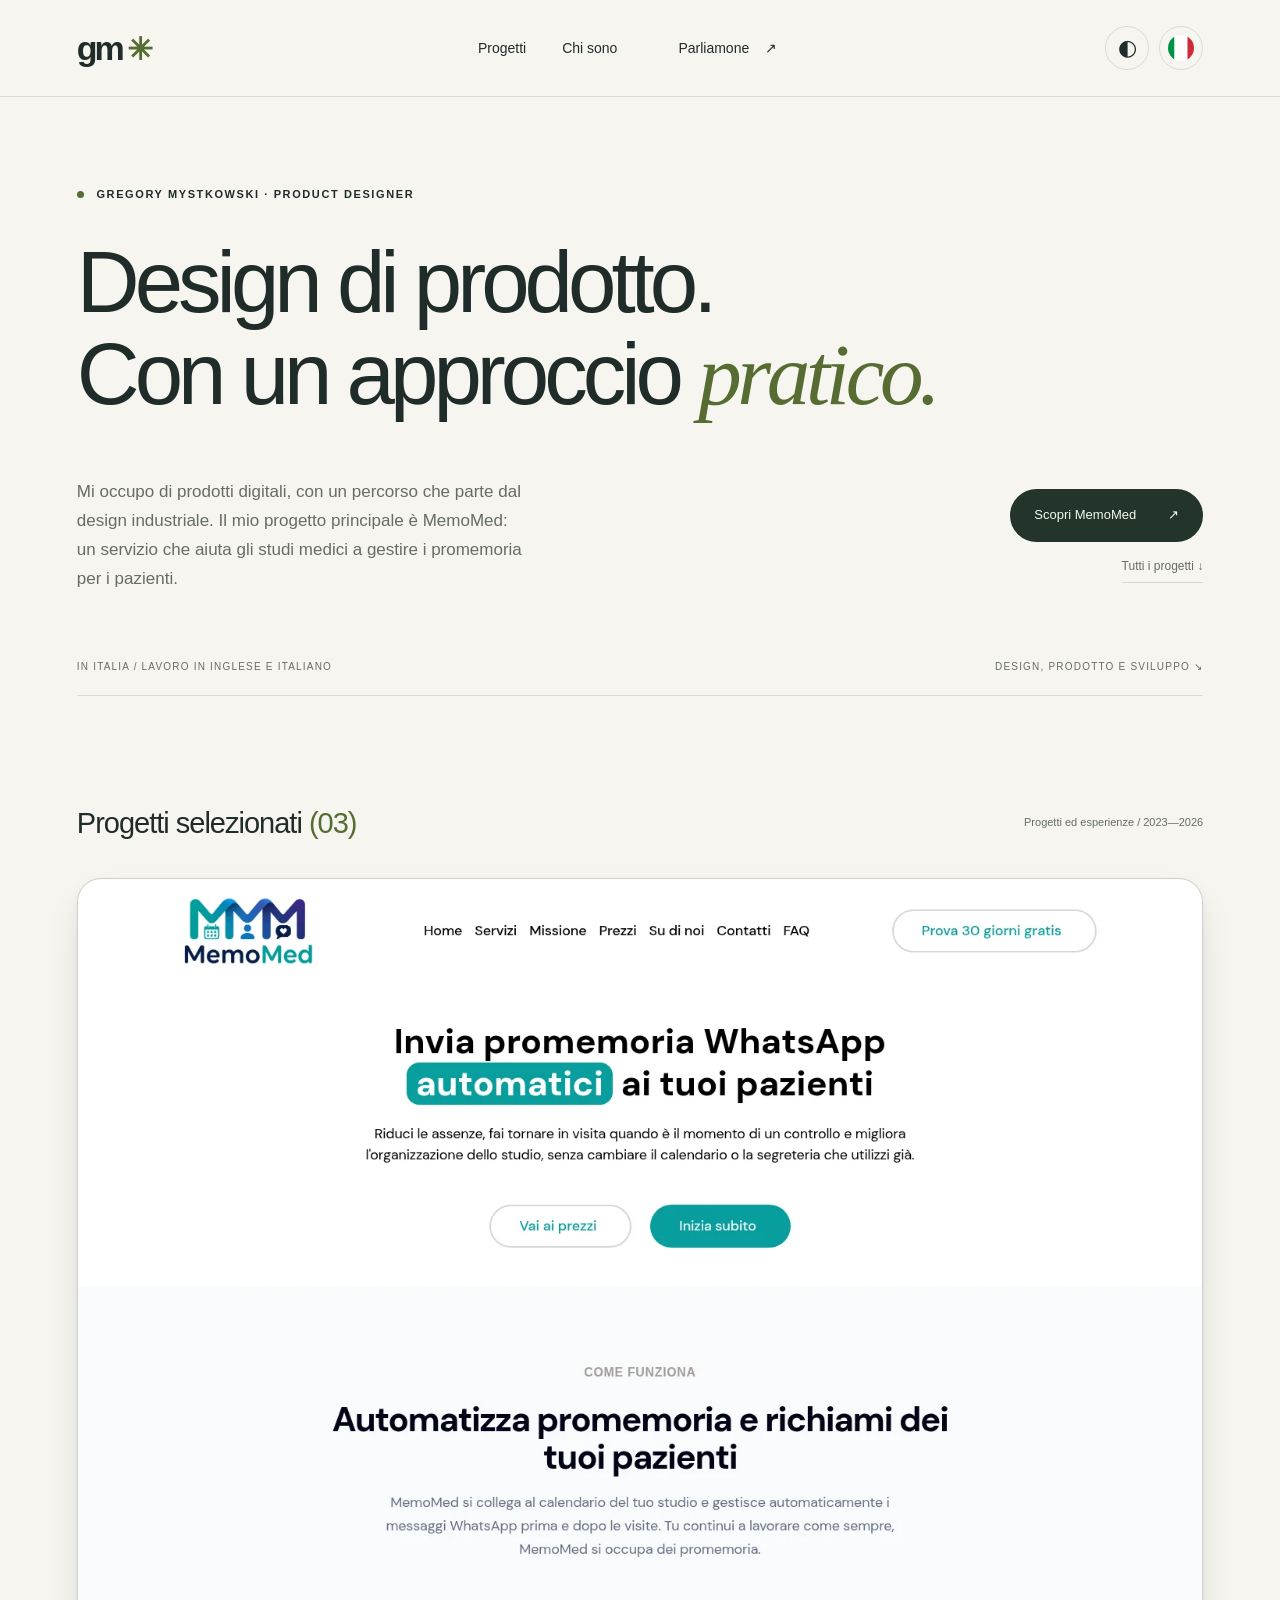
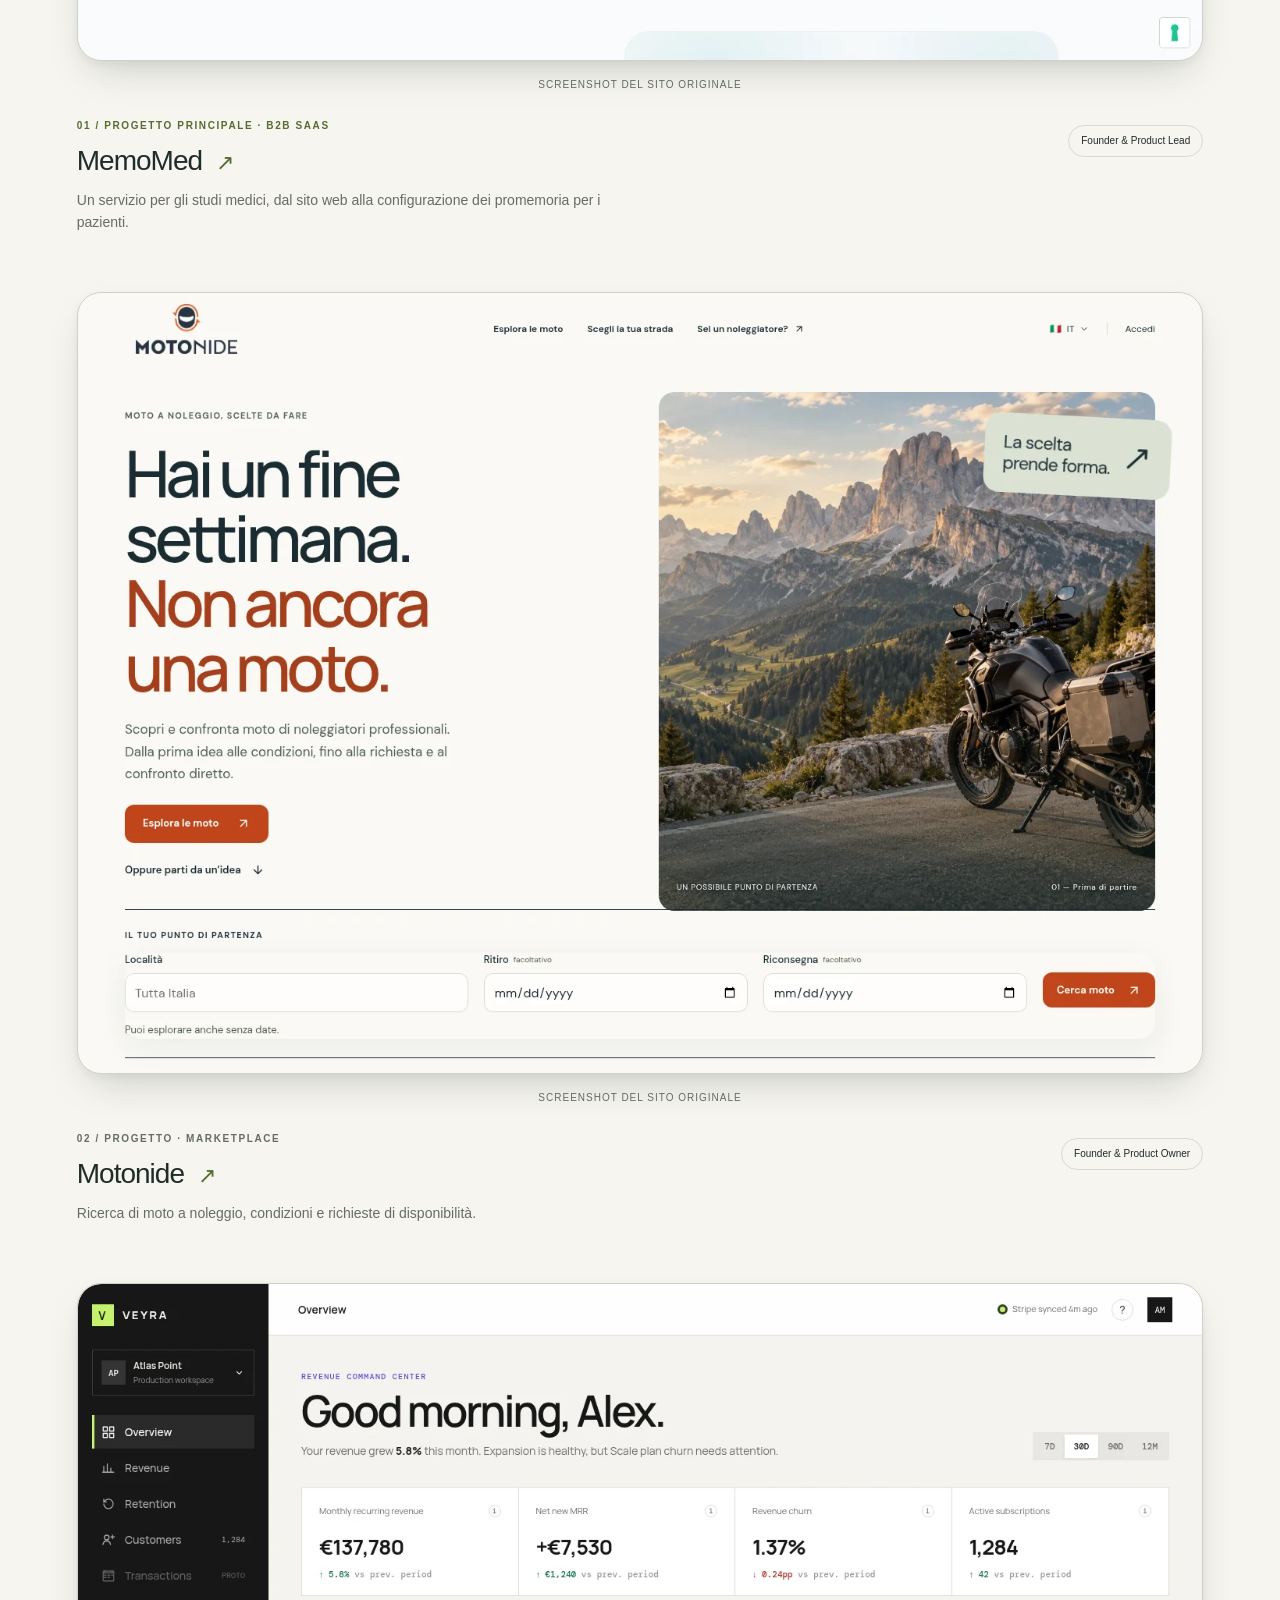
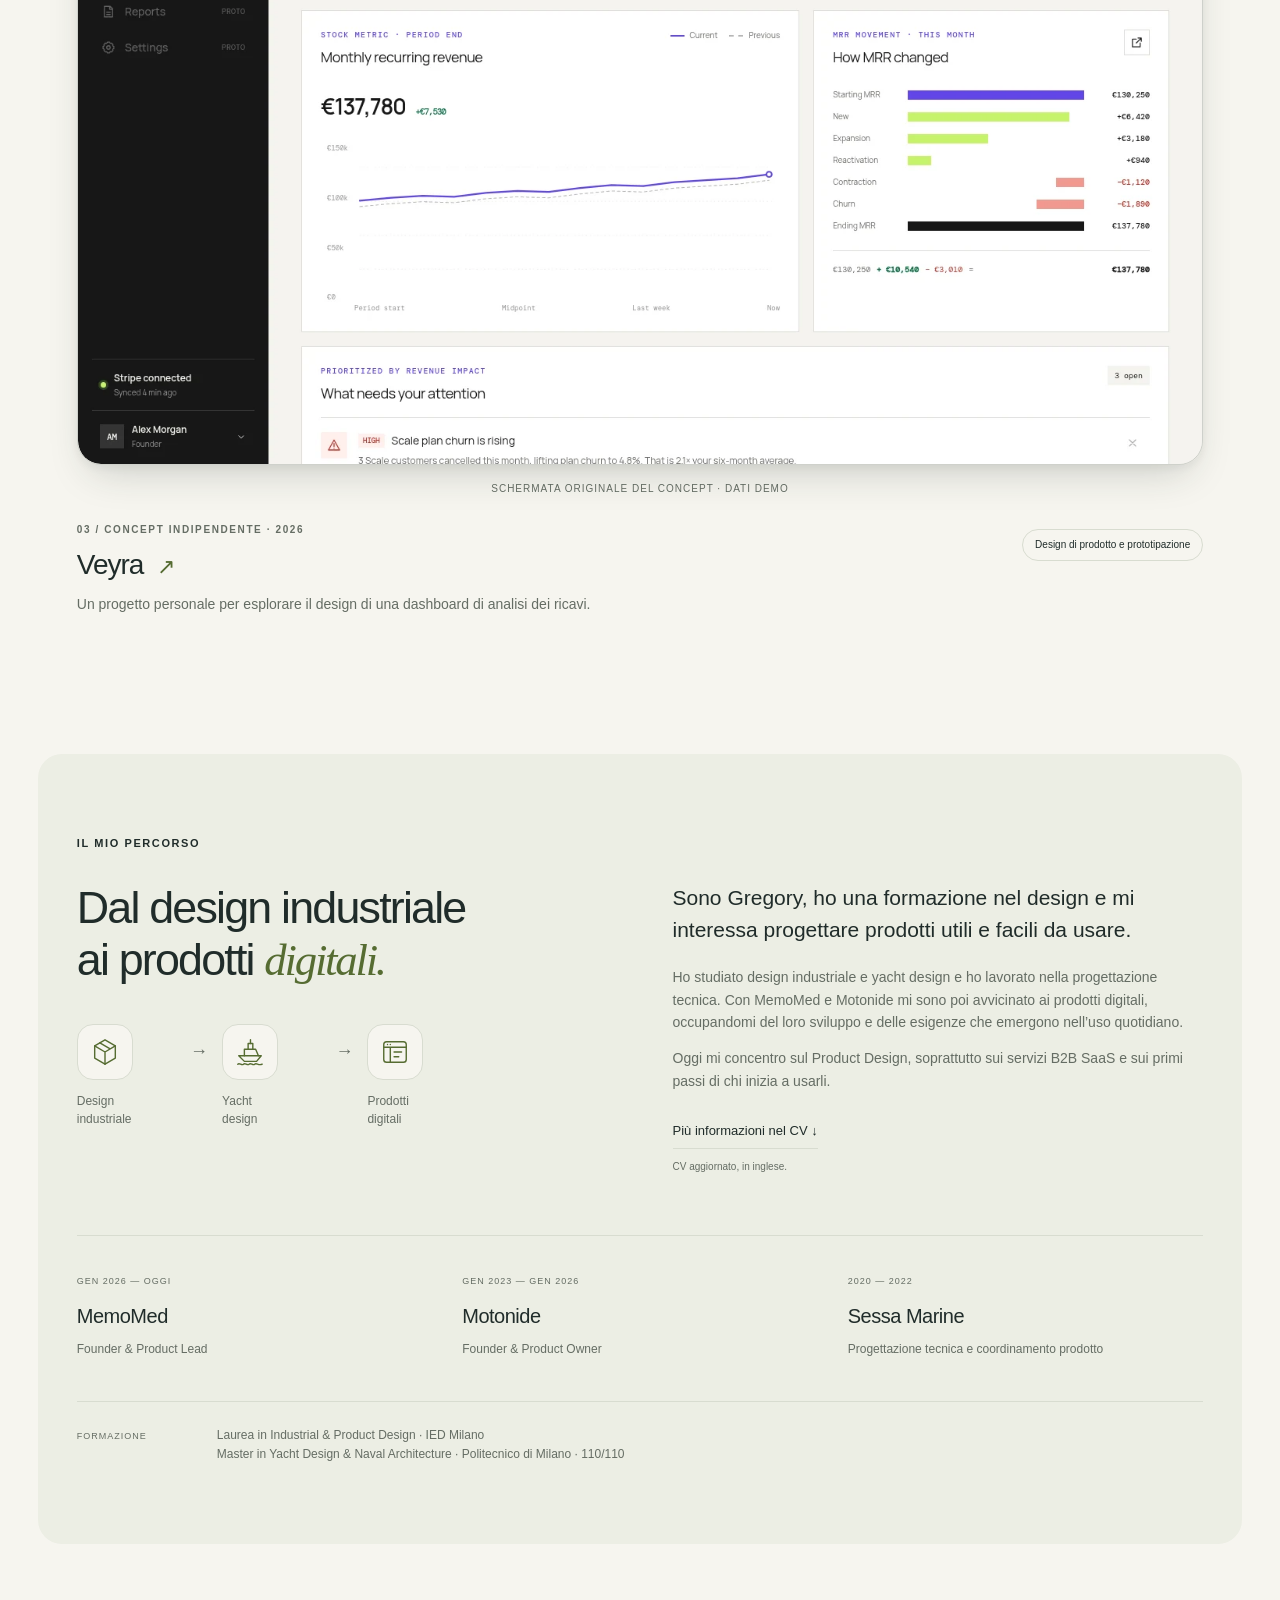
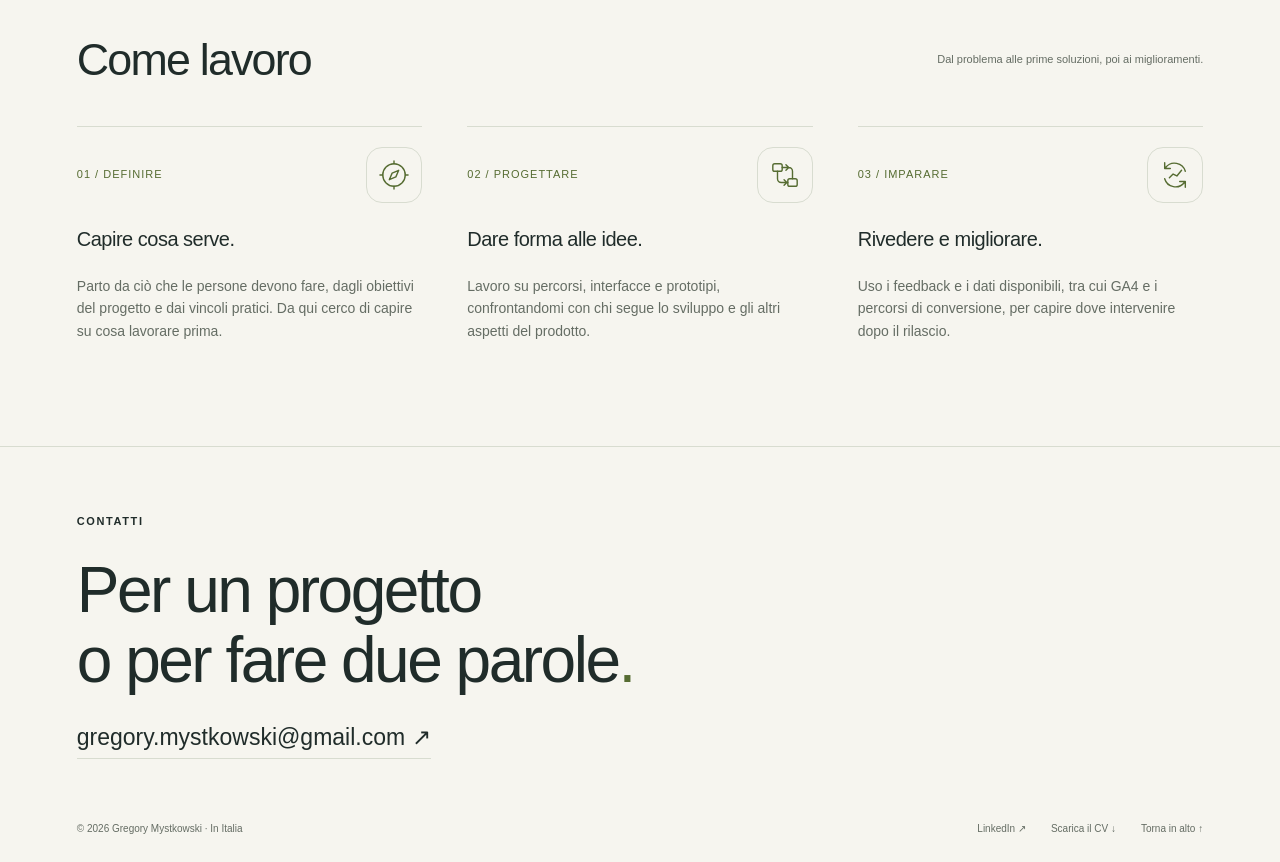
==== commit 44718c80: "Correct MemoMed and Motonide experience dates" ====
--- a/it/index.html
+++ b/it/index.html
@@ -1 +1 @@
-<!doctype html><html lang="it"><head><meta charset="UTF-8"><meta name="viewport" content="width=device-width, initial-scale=1"><meta name="description" content="Gregory Mystkowski — Product Designer. Progetti ed esperienze tra prodotti digitali, SaaS e marketplace."><title>Gregory Mystkowski — Product Designer</title><script>try{const lang=localStorage.getItem('language');const italian=/^\/it(?:\/|$)/.test(location.pathname);if(lang==='it'&&!italian)location.replace('/it'+location.pathname+location.search+location.hash);else if(lang==='en'&&italian)location.replace((location.pathname.slice(3)||'/')+location.search+location.hash)}catch(e){}</script><link rel="alternate" hreflang="en" href="https://gmportoflio.vercel.app/"><link rel="alternate" hreflang="it" href="https://gmportoflio.vercel.app/it/"><script>try{document.documentElement.dataset.theme=localStorage.getItem('theme')||(matchMedia('(prefers-color-scheme: dark)').matches?'dark':'light')}catch(e){}</script><link rel="stylesheet" href="/style.css"></head><body><a class="skip" href="#main">Vai al contenuto</a><header><a class="identity" href="/it/" aria-label="Gregory Mystkowski — pagina iniziale">gm<span>✳</span></a><nav aria-label="Navigazione principale"><a href="#work">Progetti</a><a href="#about">Chi sono</a><a href="#contact">Parliamone <span>↗</span></a></nav><div class="nav-actions"><button id="theme" aria-label="Cambia tema">◐</button><a id="language" class="language-switcher" href="/" hreflang="en" lang="it" aria-label="Lingua attuale: italiano. Passa all’inglese" title="Lingua attuale: italiano. Passa all’inglese"><span class="language-flag"><svg preserveAspectRatio="xMidYMid slice" viewBox="0 0 30 20" aria-hidden="true" focusable="false"><path fill="#009246" d="M0 0h10v20H0z"/><path fill="#fff" d="M10 0h10v20H10z"/><path fill="#ce2b37" d="M20 0h10v20H20z"/></svg></span></a><button id="menu" aria-expanded="false" aria-label="Apri o chiudi il menu">☰</button></div></header><main id="main"><section class="hero" id="top"><div class="eyebrow"><span class="status-dot"></span> GREGORY MYSTKOWSKI · PRODUCT DESIGNER</div><h1>Design di prodotto.<br>Con un approccio <span class="serif">pratico.</span></h1><div class="hero-bottom"><p>Mi occupo di prodotti digitali, con un percorso che parte dal design industriale. Il mio progetto principale è MemoMed: un servizio che aiuta gli studi medici a gestire i promemoria per i pazienti.</p><div class="hero-actions"><a class="button" href="/it/work/memomed/">Scopri MemoMed <span>↗</span></a><a class="text-link" href="#work">Tutti i progetti ↓</a></div></div><div class="hero-note"><span>IN ITALIA / LAVORO IN INGLESE E ITALIANO</span><span>DESIGN, PRODOTTO E SVILUPPO ↘</span></div></section><section id="work" class="work-section"><div class="section-heading"><h2>Progetti selezionati<span class="accent"> (03)</span></h2><span>Progetti ed esperienze / 2023—2026</span></div><article class="project memomed featured-project"><a class="project-visual" href="/it/work/memomed/" aria-label="Leggi il caso studio MemoMed"><div class="screenshot-frame"><img src="/public/screenshots/memomed-home.webp" alt="Sito pubblico di MemoMed che presenta i promemoria automatici degli appuntamenti su WhatsApp" width="1440" height="1000" loading="lazy" decoding="async"></div><span class="visual-label">SCREENSHOT DEL SITO ORIGINALE</span></a><div class="project-info"><div><div class="eyebrow">01 / PROGETTO PRINCIPALE · B2B SAAS</div><h3><a href="/it/work/memomed/">MemoMed <span>↗</span></a></h3><p>Un servizio per gli studi medici, dal sito web alla configurazione dei promemoria per i pazienti.</p></div><span class="role">Founder &amp; Product Lead</span></div></article><article class="project motonide"><a class="project-visual" href="/it/work/motonide/" aria-label="Leggi il caso studio Motonide"><div class="screenshot-frame"><img src="/public/screenshots/motonide-home.webp" alt="Pagina iniziale di Motonide con ricerca di moto a noleggio" width="1440" height="1000" loading="lazy" decoding="async"></div><span class="visual-label">SCREENSHOT DEL SITO ORIGINALE</span></a><div class="project-info"><div><div class="eyebrow">02 / PROGETTO · MARKETPLACE</div><h3><a href="/it/work/motonide/">Motonide <span>↗</span></a></h3><p>Ricerca di moto a noleggio, condizioni e richieste di disponibilità.</p></div><span class="role">Founder &amp; Product Owner</span></div></article><article class="project veyra"><a class="project-visual" href="/it/work/veyra/" aria-label="Leggi il caso studio Veyra"><div class="screenshot-frame"><img src="/public/screenshots/veyra-overview.webp" alt="Dashboard panoramica originale di Veyra con indicatori dei ricavi e grafici demo" width="1440" height="1000" loading="lazy" decoding="async"></div><span class="visual-label">SCHERMATA ORIGINALE DEL CONCEPT · DATI DEMO</span></a><div class="project-info"><div><div class="eyebrow">03 / CONCEPT INDIPENDENTE · 2026</div><h3><a href="/it/work/veyra/">Veyra <span>↗</span></a></h3><p>Un progetto personale per esplorare il design di una dashboard di analisi dei ricavi.</p></div><span class="role">Design di prodotto e prototipazione</span></div></article></section><section class="about" id="about"><div class="eyebrow">IL MIO PERCORSO</div><div class="about-grid"><div class="about-heading"><h2>Dal design industriale<br>ai prodotti <span class="serif">digitali.</span></h2><div class="background-journey" aria-label="Formazione nel design"><div><span class="story-icon"><svg viewBox="0 0 32 32" width="32" height="32" fill="none" stroke="currentColor" stroke-width="1.5" stroke-linecap="round" stroke-linejoin="round" aria-hidden="true" focusable="false"><path d="m16 3 11 6.5v13L16 29 5 22.5v-13L16 3Z"/></path><path d="m5 9.5 11 6.5 11-6.5M16 16v13M10.5 6.2l11 6.5"/></path></svg></span><span>Design<br>industriale</span></div><span class="journey-connector" aria-hidden="true">→</span><div><span class="story-icon"><svg viewBox="0 0 32 32" width="32" height="32" fill="none" stroke="currentColor" stroke-width="1.5" stroke-linecap="round" stroke-linejoin="round" aria-hidden="true" focusable="false"><path d="M4 20h24l-5 6H10l-6-6Z"/></path><path d="M10 20v-7h12l3 7M14 13V7h5v6M3 29c2-2 4 2 6 0s4 2 6 0 4 2 6 0 4 2 8 0"/></path><path d="M16.5 7V3"/></path></svg></span><span>Yacht<br>design</span></div><span class="journey-connector" aria-hidden="true">→</span><div><span class="story-icon"><svg viewBox="0 0 32 32" width="32" height="32" fill="none" stroke="currentColor" stroke-width="1.5" stroke-linecap="round" stroke-linejoin="round" aria-hidden="true" focusable="false"><rect x="4" y="5" width="24" height="22" rx="3"/></rect><path d="M4 11h24M11 11v16M15 16h8M15 21h5"/></path><path d="M8 8h.01M11 8h.01"/></path></svg></span><span>Prodotti<br>digitali</span></div></div></div><div><p class="large">Sono Gregory, ho una formazione nel design e mi interessa progettare prodotti utili e facili da usare.</p><p>Ho studiato design industriale e yacht design e ho lavorato nella progettazione tecnica. Con MemoMed e Motonide mi sono poi avvicinato ai prodotti digitali, occupandomi del loro sviluppo e delle esigenze che emergono nell’uso quotidiano.</p><p>Oggi mi concentro sul Product Design, soprattutto sui servizi B2B SaaS e sui primi passi di chi inizia a usarli.</p><a class="text-link" href="/public/Gregory-Mystkowski-CV.pdf" download>Più informazioni nel CV ↓</a><small class="cv-note">CV aggiornato, in inglese.</small></div></div><div class="timeline"><div><span>2026 — OGGI</span><h3>MemoMed</h3><p>Founder &amp; Product Lead</p></div><div><span>2023 — 2026</span><h3>Motonide</h3><p>Founder &amp; Product Owner</p></div><div><span>2020 — 2022</span><h3>Sessa Marine</h3><p>Progettazione tecnica e coordinamento prodotto</p></div></div><div class="education"><span>FORMAZIONE</span><p>Laurea in Industrial &amp; Product Design · IED Milano<br>Master in Yacht Design &amp; Naval Architecture · Politecnico di Milano · 110/110</p></div></section><section class="approach"><div class="section-heading"><h2>Come lavoro</h2><span>Dal problema alle prime soluzioni, poi ai miglioramenti.</span></div><div class="approach-grid"><article><div class="approach-step"><span>01 / DEFINIRE</span><span class="story-icon"><svg viewBox="0 0 32 32" width="32" height="32" fill="none" stroke="currentColor" stroke-width="1.5" stroke-linecap="round" stroke-linejoin="round" aria-hidden="true" focusable="false"><circle cx="16" cy="16" r="12"/></circle><path d="m21 11-3 7-7 3 3-7 7-3ZM16 1v3M16 28v3M1 16h3M28 16h3"/></path></svg></span></div><h3>Capire cosa serve.</h3><p>Parto da ciò che le persone devono fare, dagli obiettivi del progetto e dai vincoli pratici. Da qui cerco di capire su cosa lavorare prima.</p></article><article><div class="approach-step"><span>02 / PROGETTARE</span><span class="story-icon"><svg viewBox="0 0 32 32" width="32" height="32" fill="none" stroke="currentColor" stroke-width="1.5" stroke-linecap="round" stroke-linejoin="round" aria-hidden="true" focusable="false"><rect x="3" y="4" width="10" height="8" rx="2"/></rect><rect x="19" y="20" width="10" height="8" rx="2"/></rect><path d="M8 12v8a4 4 0 0 0 4 4h7M13 8h7a4 4 0 0 1 4 4v8M17 5l3 3-3 3M15 21l3 3-3 3"/></path></svg></span></div><h3>Dare forma alle idee.</h3><p>Lavoro su percorsi, interfacce e prototipi, confrontandomi con chi segue lo sviluppo e gli altri aspetti del prodotto.</p></article><article><div class="approach-step"><span>03 / IMPARARE</span><span class="story-icon"><svg viewBox="0 0 32 32" width="32" height="32" fill="none" stroke="currentColor" stroke-width="1.5" stroke-linecap="round" stroke-linejoin="round" aria-hidden="true" focusable="false"><path d="M27 12a12 12 0 0 0-21-4M5 3v6h6M5 20a12 12 0 0 0 21 4M27 29v-6h-6"/></path><path d="m10 19 4-4 4 2 5-6"/></path></svg></span></div><h3>Rivedere e migliorare.</h3><p>Uso i feedback e i dati disponibili, tra cui GA4 e i percorsi di conversione, per capire dove intervenire dopo il rilascio.</p></article></div></section></main><footer id="contact"><div class="eyebrow">CONTATTI</div><h2>Per un progetto<br>o per fare due parole<span class="accent">.</span></h2><a class="contact-mail" href="mailto:gregory.mystkowski@gmail.com">gregory.mystkowski@gmail.com ↗</a><div class="footer-bottom"><span>© 2026 Gregory Mystkowski · In Italia</span><div><a href="https://linkedin.com/in/gmystkowski" target="_blank" rel="noopener noreferrer">LinkedIn ↗</a><a href="/public/Gregory-Mystkowski-CV.pdf" download>Scarica il CV ↓</a><a href="#top">Torna in alto ↑</a></div></div></footer><script src="/app.js"></script></body></html>
+<!doctype html><html lang="it"><head><meta charset="UTF-8"><meta name="viewport" content="width=device-width, initial-scale=1"><meta name="description" content="Gregory Mystkowski — Product Designer. Progetti ed esperienze tra prodotti digitali, SaaS e marketplace."><title>Gregory Mystkowski — Product Designer</title><script>try{const lang=localStorage.getItem('language');const italian=/^\/it(?:\/|$)/.test(location.pathname);if(lang==='it'&&!italian)location.replace('/it'+location.pathname+location.search+location.hash);else if(lang==='en'&&italian)location.replace((location.pathname.slice(3)||'/')+location.search+location.hash)}catch(e){}</script><link rel="alternate" hreflang="en" href="https://gmportoflio.vercel.app/"><link rel="alternate" hreflang="it" href="https://gmportoflio.vercel.app/it/"><script>try{document.documentElement.dataset.theme=localStorage.getItem('theme')||(matchMedia('(prefers-color-scheme: dark)').matches?'dark':'light')}catch(e){}</script><link rel="stylesheet" href="/style.css"></head><body><a class="skip" href="#main">Vai al contenuto</a><header><a class="identity" href="/it/" aria-label="Gregory Mystkowski — pagina iniziale">gm<span>✳</span></a><nav aria-label="Navigazione principale"><a href="#work">Progetti</a><a href="#about">Chi sono</a><a href="#contact">Parliamone <span>↗</span></a></nav><div class="nav-actions"><button id="theme" aria-label="Cambia tema">◐</button><a id="language" class="language-switcher" href="/" hreflang="en" lang="it" aria-label="Lingua attuale: italiano. Passa all’inglese" title="Lingua attuale: italiano. Passa all’inglese"><span class="language-flag"><svg preserveAspectRatio="xMidYMid slice" viewBox="0 0 30 20" aria-hidden="true" focusable="false"><path fill="#009246" d="M0 0h10v20H0z"/><path fill="#fff" d="M10 0h10v20H10z"/><path fill="#ce2b37" d="M20 0h10v20H20z"/></svg></span></a><button id="menu" aria-expanded="false" aria-label="Apri o chiudi il menu">☰</button></div></header><main id="main"><section class="hero" id="top"><div class="eyebrow"><span class="status-dot"></span> GREGORY MYSTKOWSKI · PRODUCT DESIGNER</div><h1>Design di prodotto.<br>Con un approccio <span class="serif">pratico.</span></h1><div class="hero-bottom"><p>Mi occupo di prodotti digitali, con un percorso che parte dal design industriale. Il mio progetto principale è MemoMed: un servizio che aiuta gli studi medici a gestire i promemoria per i pazienti.</p><div class="hero-actions"><a class="button" href="/it/work/memomed/">Scopri MemoMed <span>↗</span></a><a class="text-link" href="#work">Tutti i progetti ↓</a></div></div><div class="hero-note"><span>IN ITALIA / LAVORO IN INGLESE E ITALIANO</span><span>DESIGN, PRODOTTO E SVILUPPO ↘</span></div></section><section id="work" class="work-section"><div class="section-heading"><h2>Progetti selezionati<span class="accent"> (03)</span></h2><span>Progetti ed esperienze / 2023—2026</span></div><article class="project memomed featured-project"><a class="project-visual" href="/it/work/memomed/" aria-label="Leggi il caso studio MemoMed"><div class="screenshot-frame"><img src="/public/screenshots/memomed-home.webp" alt="Sito pubblico di MemoMed che presenta i promemoria automatici degli appuntamenti su WhatsApp" width="1440" height="1000" loading="lazy" decoding="async"></div><span class="visual-label">SCREENSHOT DEL SITO ORIGINALE</span></a><div class="project-info"><div><div class="eyebrow">01 / PROGETTO PRINCIPALE · B2B SAAS</div><h3><a href="/it/work/memomed/">MemoMed <span>↗</span></a></h3><p>Un servizio per gli studi medici, dal sito web alla configurazione dei promemoria per i pazienti.</p></div><span class="role">Founder &amp; Product Lead</span></div></article><article class="project motonide"><a class="project-visual" href="/it/work/motonide/" aria-label="Leggi il caso studio Motonide"><div class="screenshot-frame"><img src="/public/screenshots/motonide-home.webp" alt="Pagina iniziale di Motonide con ricerca di moto a noleggio" width="1440" height="1000" loading="lazy" decoding="async"></div><span class="visual-label">SCREENSHOT DEL SITO ORIGINALE</span></a><div class="project-info"><div><div class="eyebrow">02 / PROGETTO · MARKETPLACE</div><h3><a href="/it/work/motonide/">Motonide <span>↗</span></a></h3><p>Ricerca di moto a noleggio, condizioni e richieste di disponibilità.</p></div><span class="role">Founder &amp; Product Owner</span></div></article><article class="project veyra"><a class="project-visual" href="/it/work/veyra/" aria-label="Leggi il caso studio Veyra"><div class="screenshot-frame"><img src="/public/screenshots/veyra-overview.webp" alt="Dashboard panoramica originale di Veyra con indicatori dei ricavi e grafici demo" width="1440" height="1000" loading="lazy" decoding="async"></div><span class="visual-label">SCHERMATA ORIGINALE DEL CONCEPT · DATI DEMO</span></a><div class="project-info"><div><div class="eyebrow">03 / CONCEPT INDIPENDENTE · 2026</div><h3><a href="/it/work/veyra/">Veyra <span>↗</span></a></h3><p>Un progetto personale per esplorare il design di una dashboard di analisi dei ricavi.</p></div><span class="role">Design di prodotto e prototipazione</span></div></article></section><section class="about" id="about"><div class="eyebrow">IL MIO PERCORSO</div><div class="about-grid"><div class="about-heading"><h2>Dal design industriale<br>ai prodotti <span class="serif">digitali.</span></h2><div class="background-journey" aria-label="Formazione nel design"><div><span class="story-icon"><svg viewBox="0 0 32 32" width="32" height="32" fill="none" stroke="currentColor" stroke-width="1.5" stroke-linecap="round" stroke-linejoin="round" aria-hidden="true" focusable="false"><path d="m16 3 11 6.5v13L16 29 5 22.5v-13L16 3Z"/></path><path d="m5 9.5 11 6.5 11-6.5M16 16v13M10.5 6.2l11 6.5"/></path></svg></span><span>Design<br>industriale</span></div><span class="journey-connector" aria-hidden="true">→</span><div><span class="story-icon"><svg viewBox="0 0 32 32" width="32" height="32" fill="none" stroke="currentColor" stroke-width="1.5" stroke-linecap="round" stroke-linejoin="round" aria-hidden="true" focusable="false"><path d="M4 20h24l-5 6H10l-6-6Z"/></path><path d="M10 20v-7h12l3 7M14 13V7h5v6M3 29c2-2 4 2 6 0s4 2 6 0 4 2 6 0 4 2 8 0"/></path><path d="M16.5 7V3"/></path></svg></span><span>Yacht<br>design</span></div><span class="journey-connector" aria-hidden="true">→</span><div><span class="story-icon"><svg viewBox="0 0 32 32" width="32" height="32" fill="none" stroke="currentColor" stroke-width="1.5" stroke-linecap="round" stroke-linejoin="round" aria-hidden="true" focusable="false"><rect x="4" y="5" width="24" height="22" rx="3"/></rect><path d="M4 11h24M11 11v16M15 16h8M15 21h5"/></path><path d="M8 8h.01M11 8h.01"/></path></svg></span><span>Prodotti<br>digitali</span></div></div></div><div><p class="large">Sono Gregory, ho una formazione nel design e mi interessa progettare prodotti utili e facili da usare.</p><p>Ho studiato design industriale e yacht design e ho lavorato nella progettazione tecnica. Con MemoMed e Motonide mi sono poi avvicinato ai prodotti digitali, occupandomi del loro sviluppo e delle esigenze che emergono nell’uso quotidiano.</p><p>Oggi mi concentro sul Product Design, soprattutto sui servizi B2B SaaS e sui primi passi di chi inizia a usarli.</p><a class="text-link" href="/public/Gregory-Mystkowski-CV.pdf" download>Più informazioni nel CV ↓</a><small class="cv-note">CV aggiornato, in inglese.</small></div></div><div class="timeline"><div><span>GEN 2026 — OGGI</span><h3>MemoMed</h3><p>Founder &amp; Product Lead</p></div><div><span>GEN 2023 — GEN 2026</span><h3>Motonide</h3><p>Founder &amp; Product Owner</p></div><div><span>2020 — 2022</span><h3>Sessa Marine</h3><p>Progettazione tecnica e coordinamento prodotto</p></div></div><div class="education"><span>FORMAZIONE</span><p>Laurea in Industrial &amp; Product Design · IED Milano<br>Master in Yacht Design &amp; Naval Architecture · Politecnico di Milano · 110/110</p></div></section><section class="approach"><div class="section-heading"><h2>Come lavoro</h2><span>Dal problema alle prime soluzioni, poi ai miglioramenti.</span></div><div class="approach-grid"><article><div class="approach-step"><span>01 / DEFINIRE</span><span class="story-icon"><svg viewBox="0 0 32 32" width="32" height="32" fill="none" stroke="currentColor" stroke-width="1.5" stroke-linecap="round" stroke-linejoin="round" aria-hidden="true" focusable="false"><circle cx="16" cy="16" r="12"/></circle><path d="m21 11-3 7-7 3 3-7 7-3ZM16 1v3M16 28v3M1 16h3M28 16h3"/></path></svg></span></div><h3>Capire cosa serve.</h3><p>Parto da ciò che le persone devono fare, dagli obiettivi del progetto e dai vincoli pratici. Da qui cerco di capire su cosa lavorare prima.</p></article><article><div class="approach-step"><span>02 / PROGETTARE</span><span class="story-icon"><svg viewBox="0 0 32 32" width="32" height="32" fill="none" stroke="currentColor" stroke-width="1.5" stroke-linecap="round" stroke-linejoin="round" aria-hidden="true" focusable="false"><rect x="3" y="4" width="10" height="8" rx="2"/></rect><rect x="19" y="20" width="10" height="8" rx="2"/></rect><path d="M8 12v8a4 4 0 0 0 4 4h7M13 8h7a4 4 0 0 1 4 4v8M17 5l3 3-3 3M15 21l3 3-3 3"/></path></svg></span></div><h3>Dare forma alle idee.</h3><p>Lavoro su percorsi, interfacce e prototipi, confrontandomi con chi segue lo sviluppo e gli altri aspetti del prodotto.</p></article><article><div class="approach-step"><span>03 / IMPARARE</span><span class="story-icon"><svg viewBox="0 0 32 32" width="32" height="32" fill="none" stroke="currentColor" stroke-width="1.5" stroke-linecap="round" stroke-linejoin="round" aria-hidden="true" focusable="false"><path d="M27 12a12 12 0 0 0-21-4M5 3v6h6M5 20a12 12 0 0 0 21 4M27 29v-6h-6"/></path><path d="m10 19 4-4 4 2 5-6"/></path></svg></span></div><h3>Rivedere e migliorare.</h3><p>Uso i feedback e i dati disponibili, tra cui GA4 e i percorsi di conversione, per capire dove intervenire dopo il rilascio.</p></article></div></section></main><footer id="contact"><div class="eyebrow">CONTATTI</div><h2>Per un progetto<br>o per fare due parole<span class="accent">.</span></h2><a class="contact-mail" href="mailto:gregory.mystkowski@gmail.com">gregory.mystkowski@gmail.com ↗</a><div class="footer-bottom"><span>© 2026 Gregory Mystkowski · In Italia</span><div><a href="https://linkedin.com/in/gmystkowski" target="_blank" rel="noopener noreferrer">LinkedIn ↗</a><a href="/public/Gregory-Mystkowski-CV.pdf" download>Scarica il CV ↓</a><a href="#top">Torna in alto ↑</a></div></div></footer><script src="/app.js"></script></body></html>
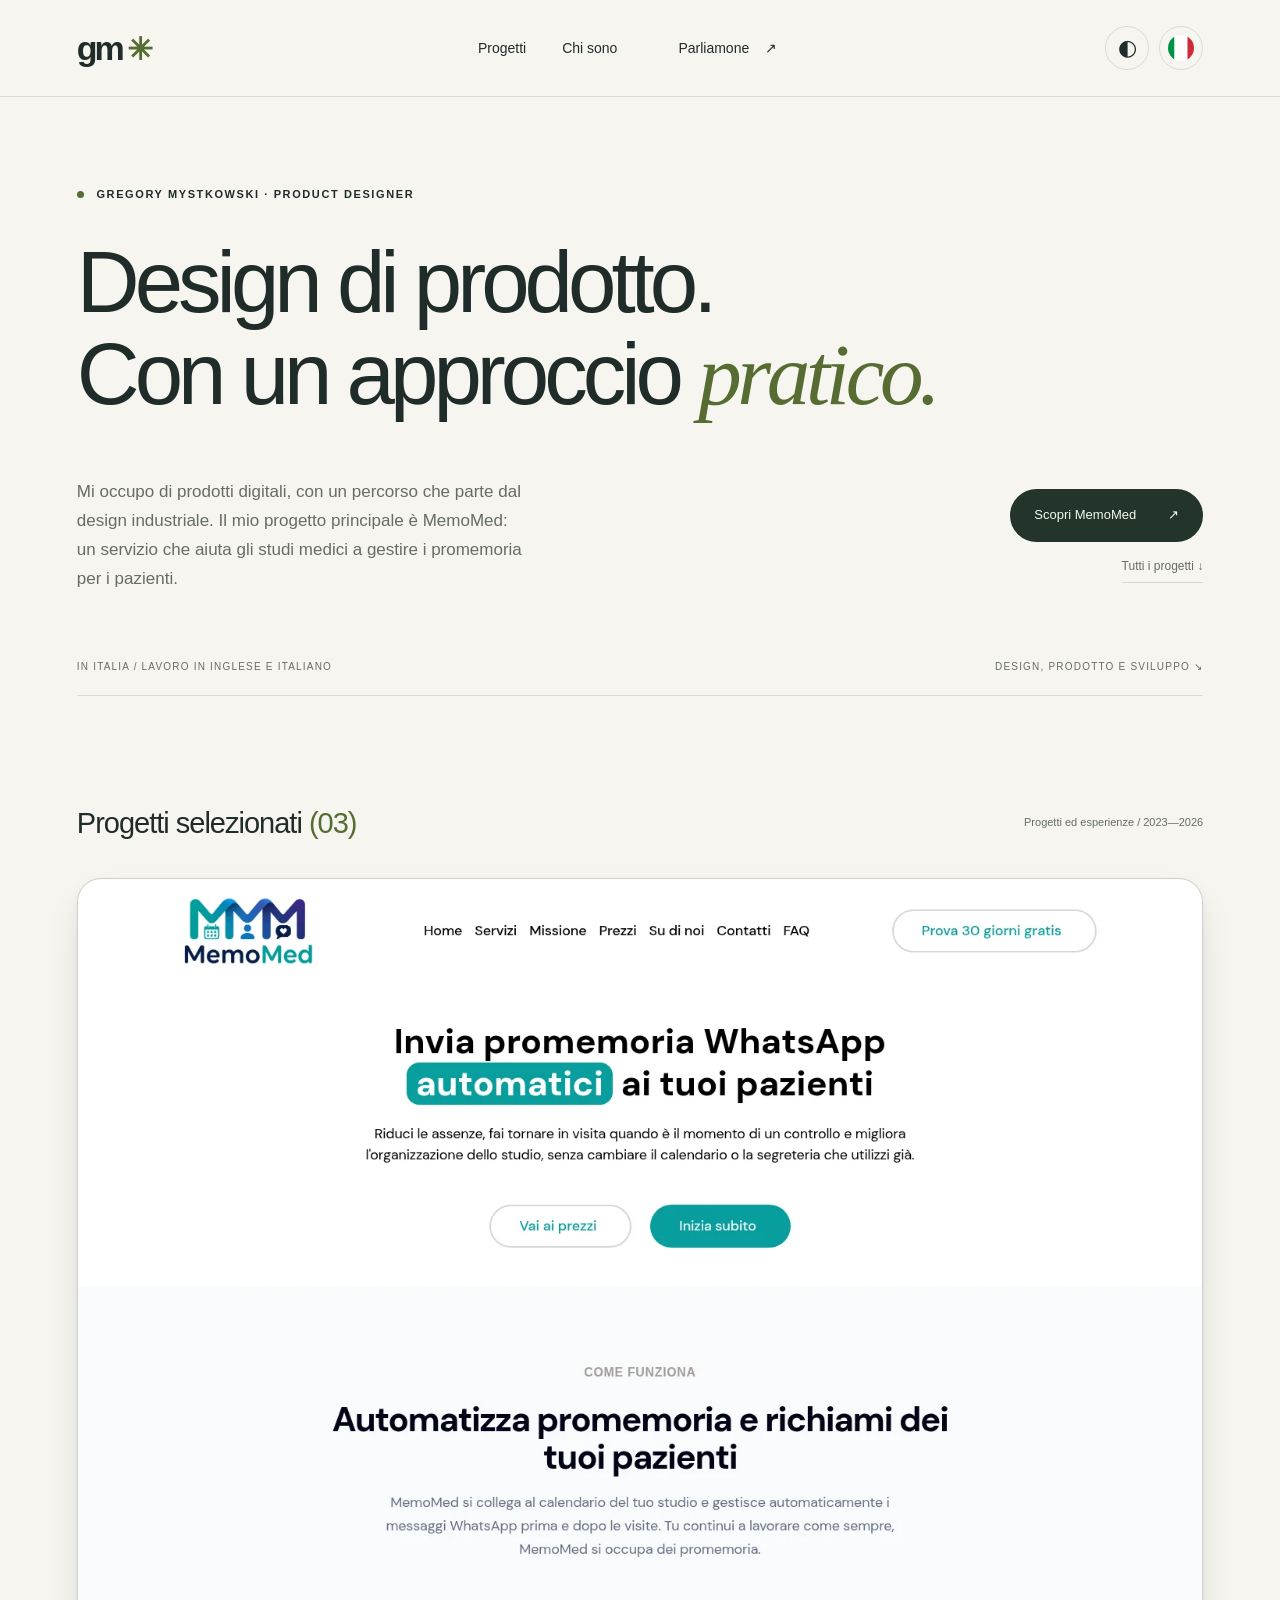
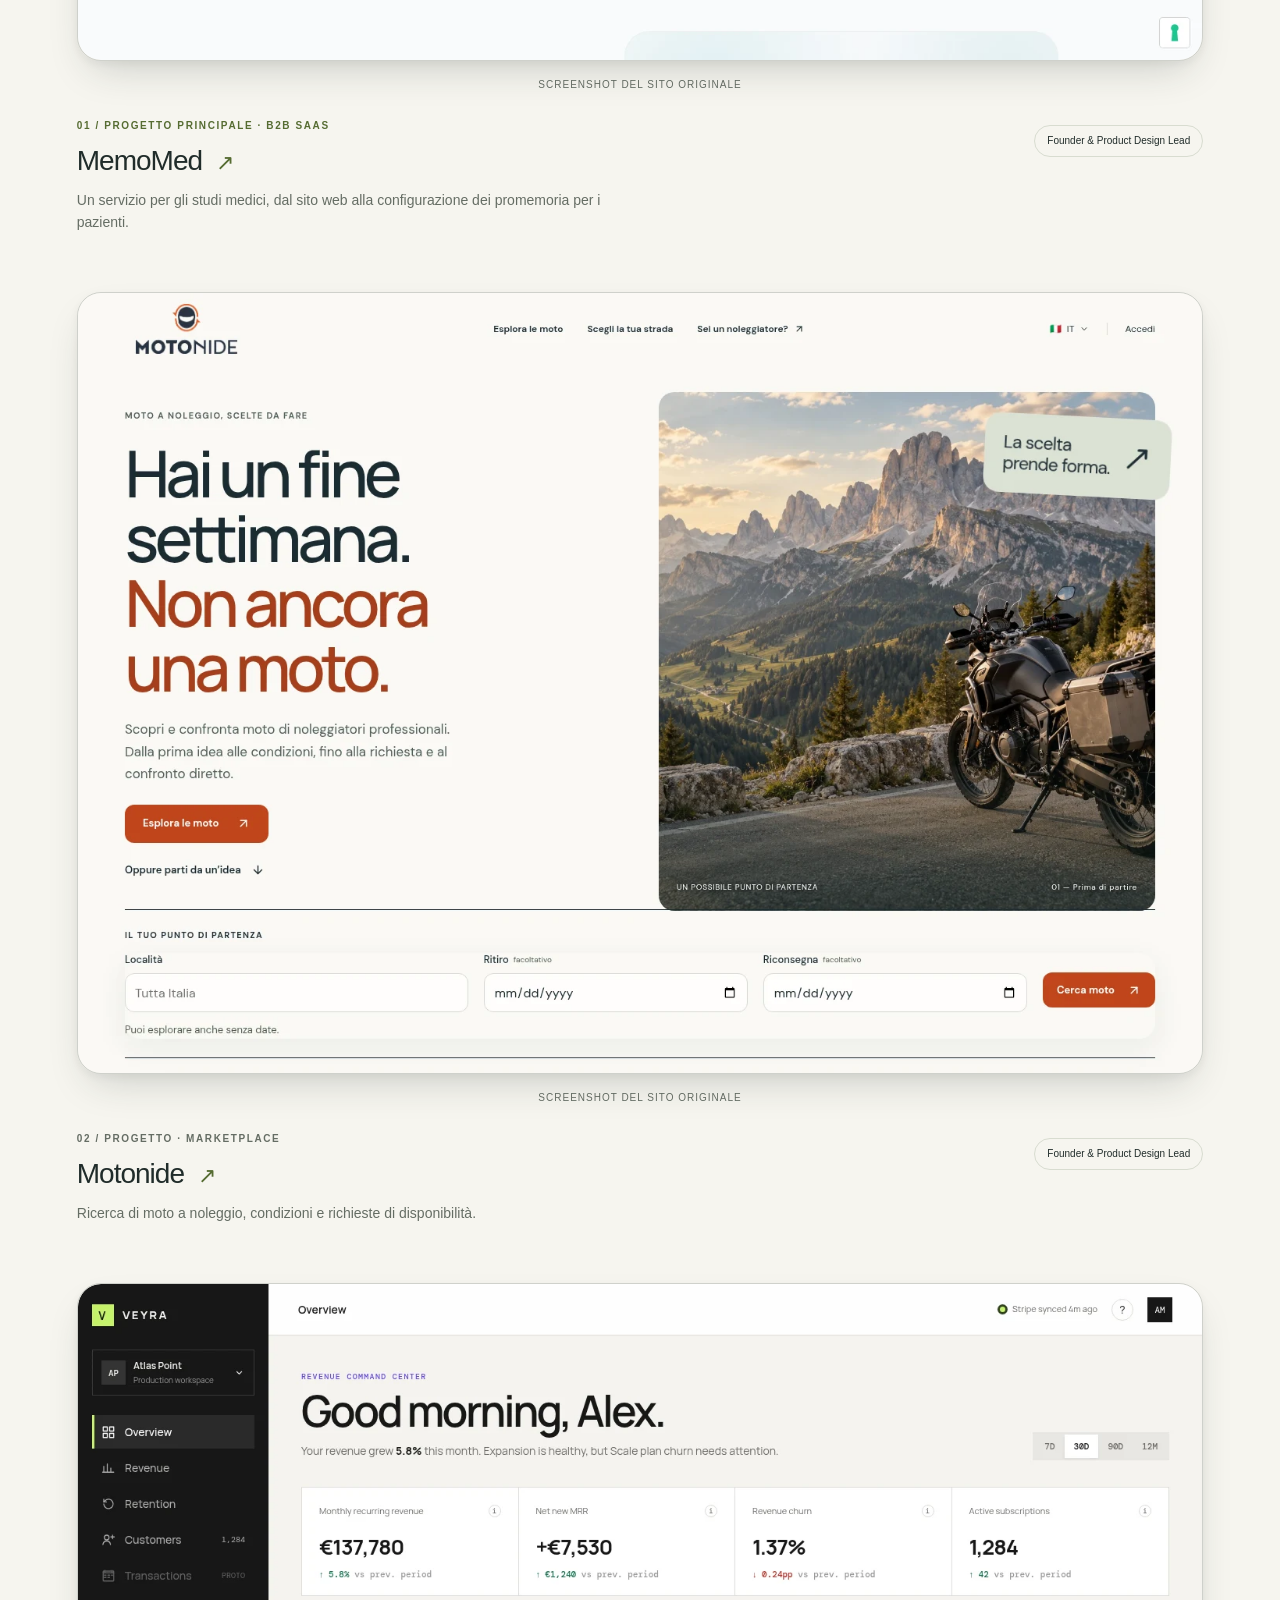
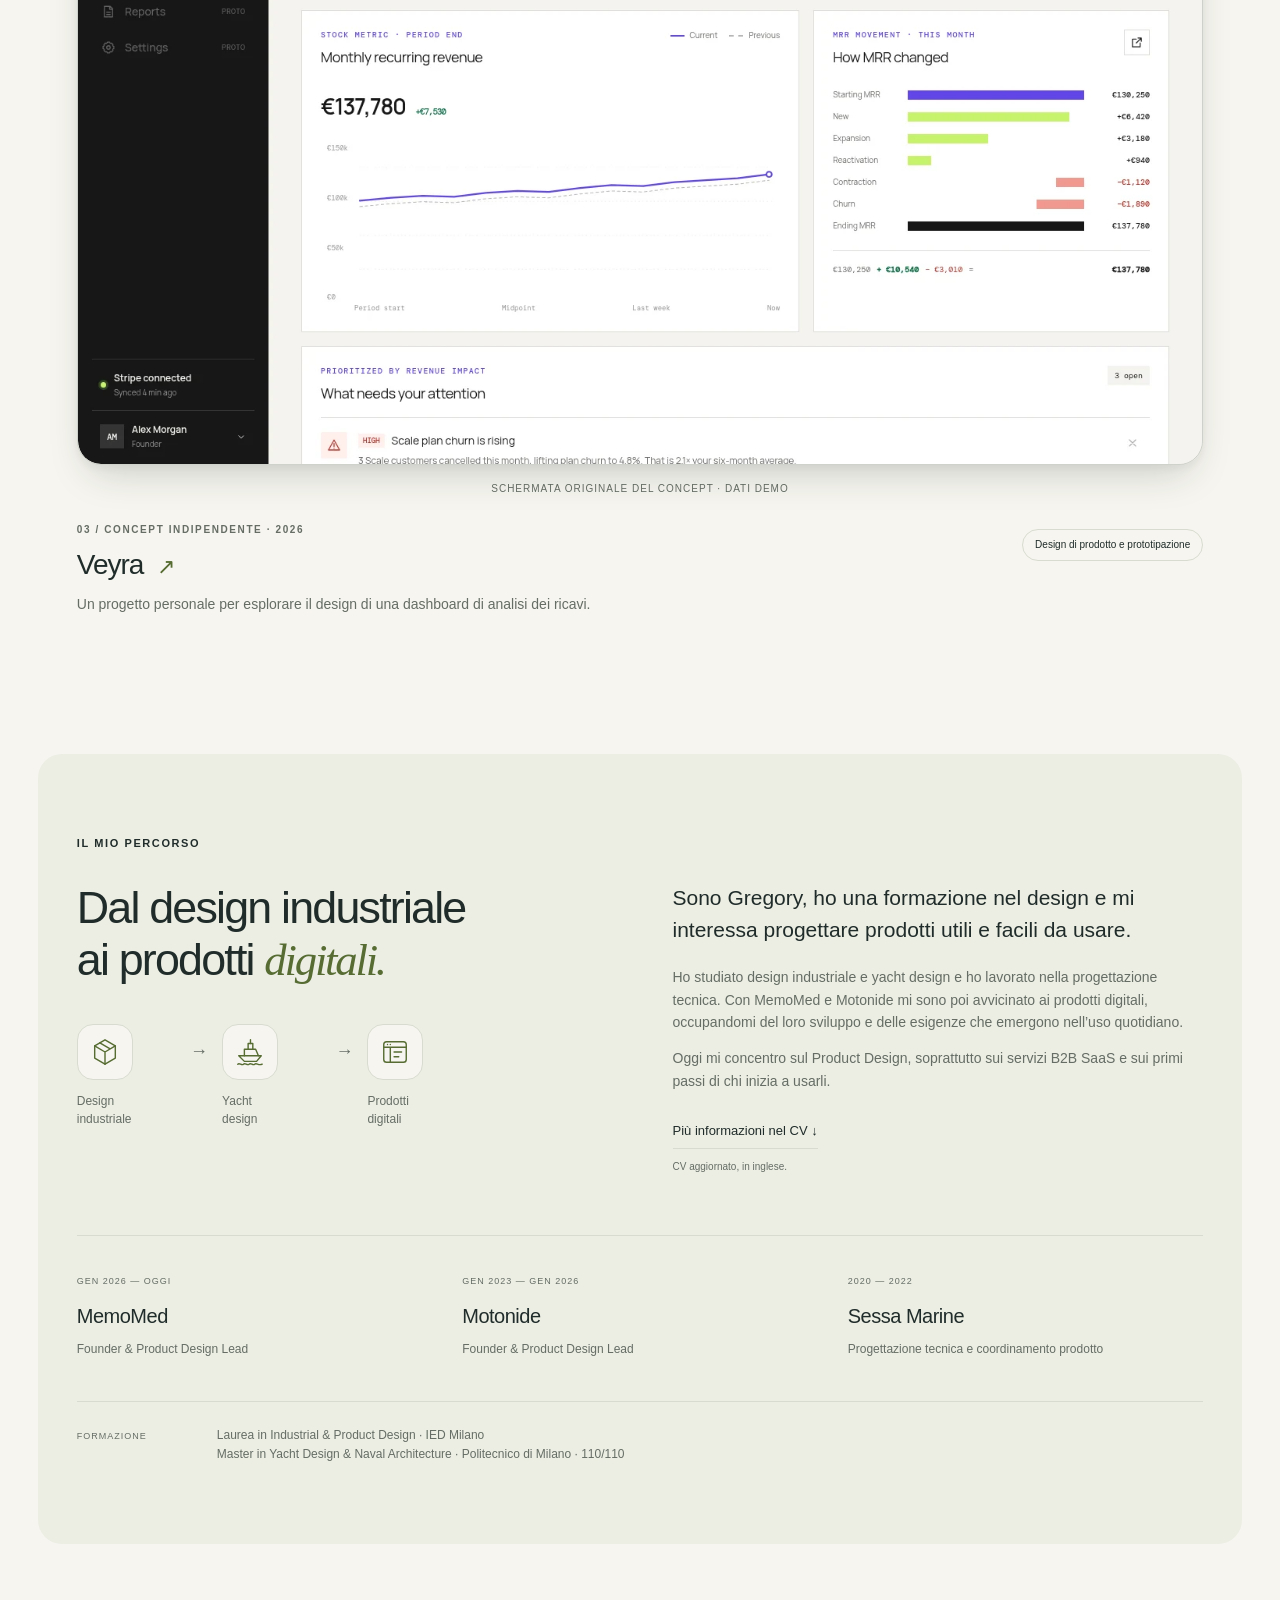
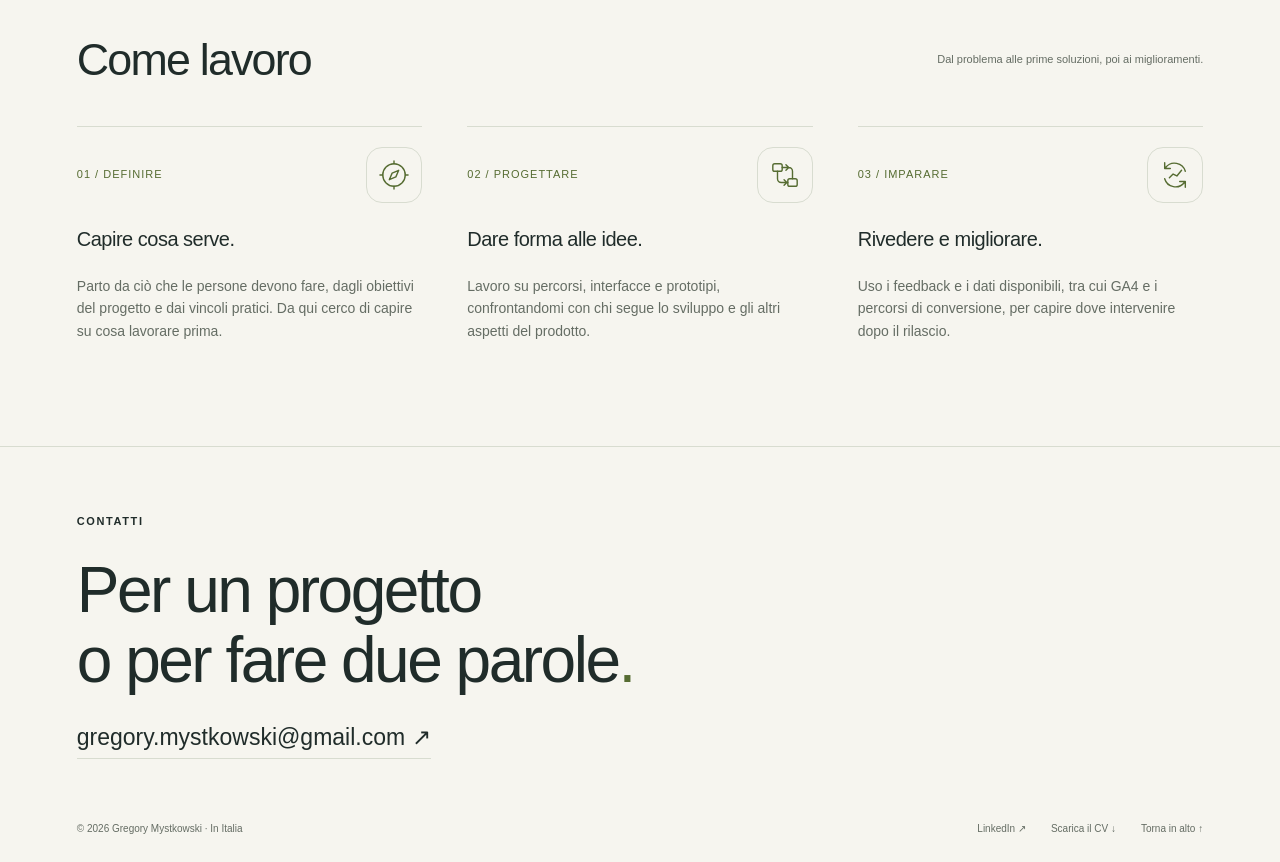
==== commit ddb8e257: "Emphasize product design in founder roles and project descriptions" ====
--- a/it/index.html
+++ b/it/index.html
@@ -1 +1 @@
-<!doctype html><html lang="it"><head><meta charset="UTF-8"><meta name="viewport" content="width=device-width, initial-scale=1"><meta name="description" content="Gregory Mystkowski — Product Designer. Progetti ed esperienze tra prodotti digitali, SaaS e marketplace."><title>Gregory Mystkowski — Product Designer</title><script>try{const lang=localStorage.getItem('language');const italian=/^\/it(?:\/|$)/.test(location.pathname);if(lang==='it'&&!italian)location.replace('/it'+location.pathname+location.search+location.hash);else if(lang==='en'&&italian)location.replace((location.pathname.slice(3)||'/')+location.search+location.hash)}catch(e){}</script><link rel="alternate" hreflang="en" href="https://gmportoflio.vercel.app/"><link rel="alternate" hreflang="it" href="https://gmportoflio.vercel.app/it/"><script>try{document.documentElement.dataset.theme=localStorage.getItem('theme')||(matchMedia('(prefers-color-scheme: dark)').matches?'dark':'light')}catch(e){}</script><link rel="stylesheet" href="/style.css"></head><body><a class="skip" href="#main">Vai al contenuto</a><header><a class="identity" href="/it/" aria-label="Gregory Mystkowski — pagina iniziale">gm<span>✳</span></a><nav aria-label="Navigazione principale"><a href="#work">Progetti</a><a href="#about">Chi sono</a><a href="#contact">Parliamone <span>↗</span></a></nav><div class="nav-actions"><button id="theme" aria-label="Cambia tema">◐</button><a id="language" class="language-switcher" href="/" hreflang="en" lang="it" aria-label="Lingua attuale: italiano. Passa all’inglese" title="Lingua attuale: italiano. Passa all’inglese"><span class="language-flag"><svg preserveAspectRatio="xMidYMid slice" viewBox="0 0 30 20" aria-hidden="true" focusable="false"><path fill="#009246" d="M0 0h10v20H0z"/><path fill="#fff" d="M10 0h10v20H10z"/><path fill="#ce2b37" d="M20 0h10v20H20z"/></svg></span></a><button id="menu" aria-expanded="false" aria-label="Apri o chiudi il menu">☰</button></div></header><main id="main"><section class="hero" id="top"><div class="eyebrow"><span class="status-dot"></span> GREGORY MYSTKOWSKI · PRODUCT DESIGNER</div><h1>Design di prodotto.<br>Con un approccio <span class="serif">pratico.</span></h1><div class="hero-bottom"><p>Mi occupo di prodotti digitali, con un percorso che parte dal design industriale. Il mio progetto principale è MemoMed: un servizio che aiuta gli studi medici a gestire i promemoria per i pazienti.</p><div class="hero-actions"><a class="button" href="/it/work/memomed/">Scopri MemoMed <span>↗</span></a><a class="text-link" href="#work">Tutti i progetti ↓</a></div></div><div class="hero-note"><span>IN ITALIA / LAVORO IN INGLESE E ITALIANO</span><span>DESIGN, PRODOTTO E SVILUPPO ↘</span></div></section><section id="work" class="work-section"><div class="section-heading"><h2>Progetti selezionati<span class="accent"> (03)</span></h2><span>Progetti ed esperienze / 2023—2026</span></div><article class="project memomed featured-project"><a class="project-visual" href="/it/work/memomed/" aria-label="Leggi il caso studio MemoMed"><div class="screenshot-frame"><img src="/public/screenshots/memomed-home.webp" alt="Sito pubblico di MemoMed che presenta i promemoria automatici degli appuntamenti su WhatsApp" width="1440" height="1000" loading="lazy" decoding="async"></div><span class="visual-label">SCREENSHOT DEL SITO ORIGINALE</span></a><div class="project-info"><div><div class="eyebrow">01 / PROGETTO PRINCIPALE · B2B SAAS</div><h3><a href="/it/work/memomed/">MemoMed <span>↗</span></a></h3><p>Un servizio per gli studi medici, dal sito web alla configurazione dei promemoria per i pazienti.</p></div><span class="role">Founder &amp; Product Lead</span></div></article><article class="project motonide"><a class="project-visual" href="/it/work/motonide/" aria-label="Leggi il caso studio Motonide"><div class="screenshot-frame"><img src="/public/screenshots/motonide-home.webp" alt="Pagina iniziale di Motonide con ricerca di moto a noleggio" width="1440" height="1000" loading="lazy" decoding="async"></div><span class="visual-label">SCREENSHOT DEL SITO ORIGINALE</span></a><div class="project-info"><div><div class="eyebrow">02 / PROGETTO · MARKETPLACE</div><h3><a href="/it/work/motonide/">Motonide <span>↗</span></a></h3><p>Ricerca di moto a noleggio, condizioni e richieste di disponibilità.</p></div><span class="role">Founder &amp; Product Owner</span></div></article><article class="project veyra"><a class="project-visual" href="/it/work/veyra/" aria-label="Leggi il caso studio Veyra"><div class="screenshot-frame"><img src="/public/screenshots/veyra-overview.webp" alt="Dashboard panoramica originale di Veyra con indicatori dei ricavi e grafici demo" width="1440" height="1000" loading="lazy" decoding="async"></div><span class="visual-label">SCHERMATA ORIGINALE DEL CONCEPT · DATI DEMO</span></a><div class="project-info"><div><div class="eyebrow">03 / CONCEPT INDIPENDENTE · 2026</div><h3><a href="/it/work/veyra/">Veyra <span>↗</span></a></h3><p>Un progetto personale per esplorare il design di una dashboard di analisi dei ricavi.</p></div><span class="role">Design di prodotto e prototipazione</span></div></article></section><section class="about" id="about"><div class="eyebrow">IL MIO PERCORSO</div><div class="about-grid"><div class="about-heading"><h2>Dal design industriale<br>ai prodotti <span class="serif">digitali.</span></h2><div class="background-journey" aria-label="Formazione nel design"><div><span class="story-icon"><svg viewBox="0 0 32 32" width="32" height="32" fill="none" stroke="currentColor" stroke-width="1.5" stroke-linecap="round" stroke-linejoin="round" aria-hidden="true" focusable="false"><path d="m16 3 11 6.5v13L16 29 5 22.5v-13L16 3Z"/></path><path d="m5 9.5 11 6.5 11-6.5M16 16v13M10.5 6.2l11 6.5"/></path></svg></span><span>Design<br>industriale</span></div><span class="journey-connector" aria-hidden="true">→</span><div><span class="story-icon"><svg viewBox="0 0 32 32" width="32" height="32" fill="none" stroke="currentColor" stroke-width="1.5" stroke-linecap="round" stroke-linejoin="round" aria-hidden="true" focusable="false"><path d="M4 20h24l-5 6H10l-6-6Z"/></path><path d="M10 20v-7h12l3 7M14 13V7h5v6M3 29c2-2 4 2 6 0s4 2 6 0 4 2 6 0 4 2 8 0"/></path><path d="M16.5 7V3"/></path></svg></span><span>Yacht<br>design</span></div><span class="journey-connector" aria-hidden="true">→</span><div><span class="story-icon"><svg viewBox="0 0 32 32" width="32" height="32" fill="none" stroke="currentColor" stroke-width="1.5" stroke-linecap="round" stroke-linejoin="round" aria-hidden="true" focusable="false"><rect x="4" y="5" width="24" height="22" rx="3"/></rect><path d="M4 11h24M11 11v16M15 16h8M15 21h5"/></path><path d="M8 8h.01M11 8h.01"/></path></svg></span><span>Prodotti<br>digitali</span></div></div></div><div><p class="large">Sono Gregory, ho una formazione nel design e mi interessa progettare prodotti utili e facili da usare.</p><p>Ho studiato design industriale e yacht design e ho lavorato nella progettazione tecnica. Con MemoMed e Motonide mi sono poi avvicinato ai prodotti digitali, occupandomi del loro sviluppo e delle esigenze che emergono nell’uso quotidiano.</p><p>Oggi mi concentro sul Product Design, soprattutto sui servizi B2B SaaS e sui primi passi di chi inizia a usarli.</p><a class="text-link" href="/public/Gregory-Mystkowski-CV.pdf" download>Più informazioni nel CV ↓</a><small class="cv-note">CV aggiornato, in inglese.</small></div></div><div class="timeline"><div><span>GEN 2026 — OGGI</span><h3>MemoMed</h3><p>Founder &amp; Product Lead</p></div><div><span>GEN 2023 — GEN 2026</span><h3>Motonide</h3><p>Founder &amp; Product Owner</p></div><div><span>2020 — 2022</span><h3>Sessa Marine</h3><p>Progettazione tecnica e coordinamento prodotto</p></div></div><div class="education"><span>FORMAZIONE</span><p>Laurea in Industrial &amp; Product Design · IED Milano<br>Master in Yacht Design &amp; Naval Architecture · Politecnico di Milano · 110/110</p></div></section><section class="approach"><div class="section-heading"><h2>Come lavoro</h2><span>Dal problema alle prime soluzioni, poi ai miglioramenti.</span></div><div class="approach-grid"><article><div class="approach-step"><span>01 / DEFINIRE</span><span class="story-icon"><svg viewBox="0 0 32 32" width="32" height="32" fill="none" stroke="currentColor" stroke-width="1.5" stroke-linecap="round" stroke-linejoin="round" aria-hidden="true" focusable="false"><circle cx="16" cy="16" r="12"/></circle><path d="m21 11-3 7-7 3 3-7 7-3ZM16 1v3M16 28v3M1 16h3M28 16h3"/></path></svg></span></div><h3>Capire cosa serve.</h3><p>Parto da ciò che le persone devono fare, dagli obiettivi del progetto e dai vincoli pratici. Da qui cerco di capire su cosa lavorare prima.</p></article><article><div class="approach-step"><span>02 / PROGETTARE</span><span class="story-icon"><svg viewBox="0 0 32 32" width="32" height="32" fill="none" stroke="currentColor" stroke-width="1.5" stroke-linecap="round" stroke-linejoin="round" aria-hidden="true" focusable="false"><rect x="3" y="4" width="10" height="8" rx="2"/></rect><rect x="19" y="20" width="10" height="8" rx="2"/></rect><path d="M8 12v8a4 4 0 0 0 4 4h7M13 8h7a4 4 0 0 1 4 4v8M17 5l3 3-3 3M15 21l3 3-3 3"/></path></svg></span></div><h3>Dare forma alle idee.</h3><p>Lavoro su percorsi, interfacce e prototipi, confrontandomi con chi segue lo sviluppo e gli altri aspetti del prodotto.</p></article><article><div class="approach-step"><span>03 / IMPARARE</span><span class="story-icon"><svg viewBox="0 0 32 32" width="32" height="32" fill="none" stroke="currentColor" stroke-width="1.5" stroke-linecap="round" stroke-linejoin="round" aria-hidden="true" focusable="false"><path d="M27 12a12 12 0 0 0-21-4M5 3v6h6M5 20a12 12 0 0 0 21 4M27 29v-6h-6"/></path><path d="m10 19 4-4 4 2 5-6"/></path></svg></span></div><h3>Rivedere e migliorare.</h3><p>Uso i feedback e i dati disponibili, tra cui GA4 e i percorsi di conversione, per capire dove intervenire dopo il rilascio.</p></article></div></section></main><footer id="contact"><div class="eyebrow">CONTATTI</div><h2>Per un progetto<br>o per fare due parole<span class="accent">.</span></h2><a class="contact-mail" href="mailto:gregory.mystkowski@gmail.com">gregory.mystkowski@gmail.com ↗</a><div class="footer-bottom"><span>© 2026 Gregory Mystkowski · In Italia</span><div><a href="https://linkedin.com/in/gmystkowski" target="_blank" rel="noopener noreferrer">LinkedIn ↗</a><a href="/public/Gregory-Mystkowski-CV.pdf" download>Scarica il CV ↓</a><a href="#top">Torna in alto ↑</a></div></div></footer><script src="/app.js"></script></body></html>
+<!doctype html><html lang="it"><head><meta charset="UTF-8"><meta name="viewport" content="width=device-width, initial-scale=1"><meta name="description" content="Gregory Mystkowski — Product Designer. Progetti ed esperienze tra prodotti digitali, SaaS e marketplace."><title>Gregory Mystkowski — Product Designer</title><script>try{const lang=localStorage.getItem('language');const italian=/^\/it(?:\/|$)/.test(location.pathname);if(lang==='it'&&!italian)location.replace('/it'+location.pathname+location.search+location.hash);else if(lang==='en'&&italian)location.replace((location.pathname.slice(3)||'/')+location.search+location.hash)}catch(e){}</script><link rel="alternate" hreflang="en" href="https://gmportoflio.vercel.app/"><link rel="alternate" hreflang="it" href="https://gmportoflio.vercel.app/it/"><script>try{document.documentElement.dataset.theme=localStorage.getItem('theme')||(matchMedia('(prefers-color-scheme: dark)').matches?'dark':'light')}catch(e){}</script><link rel="stylesheet" href="/style.css"></head><body><a class="skip" href="#main">Vai al contenuto</a><header><a class="identity" href="/it/" aria-label="Gregory Mystkowski — pagina iniziale">gm<span>✳</span></a><nav aria-label="Navigazione principale"><a href="#work">Progetti</a><a href="#about">Chi sono</a><a href="#contact">Parliamone <span>↗</span></a></nav><div class="nav-actions"><button id="theme" aria-label="Cambia tema">◐</button><a id="language" class="language-switcher" href="/" hreflang="en" lang="it" aria-label="Lingua attuale: italiano. Passa all’inglese" title="Lingua attuale: italiano. Passa all’inglese"><span class="language-flag"><svg preserveAspectRatio="xMidYMid slice" viewBox="0 0 30 20" aria-hidden="true" focusable="false"><path fill="#009246" d="M0 0h10v20H0z"/><path fill="#fff" d="M10 0h10v20H10z"/><path fill="#ce2b37" d="M20 0h10v20H20z"/></svg></span></a><button id="menu" aria-expanded="false" aria-label="Apri o chiudi il menu">☰</button></div></header><main id="main"><section class="hero" id="top"><div class="eyebrow"><span class="status-dot"></span> GREGORY MYSTKOWSKI · PRODUCT DESIGNER</div><h1>Design di prodotto.<br>Con un approccio <span class="serif">pratico.</span></h1><div class="hero-bottom"><p>Mi occupo di prodotti digitali, con un percorso che parte dal design industriale. Il mio progetto principale è MemoMed: un servizio che aiuta gli studi medici a gestire i promemoria per i pazienti.</p><div class="hero-actions"><a class="button" href="/it/work/memomed/">Scopri MemoMed <span>↗</span></a><a class="text-link" href="#work">Tutti i progetti ↓</a></div></div><div class="hero-note"><span>IN ITALIA / LAVORO IN INGLESE E ITALIANO</span><span>DESIGN, PRODOTTO E SVILUPPO ↘</span></div></section><section id="work" class="work-section"><div class="section-heading"><h2>Progetti selezionati<span class="accent"> (03)</span></h2><span>Progetti ed esperienze / 2023—2026</span></div><article class="project memomed featured-project"><a class="project-visual" href="/it/work/memomed/" aria-label="Leggi il caso studio MemoMed"><div class="screenshot-frame"><img src="/public/screenshots/memomed-home.webp" alt="Sito pubblico di MemoMed che presenta i promemoria automatici degli appuntamenti su WhatsApp" width="1440" height="1000" loading="lazy" decoding="async"></div><span class="visual-label">SCREENSHOT DEL SITO ORIGINALE</span></a><div class="project-info"><div><div class="eyebrow">01 / PROGETTO PRINCIPALE · B2B SAAS</div><h3><a href="/it/work/memomed/">MemoMed <span>↗</span></a></h3><p>Un servizio per gli studi medici, dal sito web alla configurazione dei promemoria per i pazienti.</p></div><span class="role">Founder &amp; Product Design Lead</span></div></article><article class="project motonide"><a class="project-visual" href="/it/work/motonide/" aria-label="Leggi il caso studio Motonide"><div class="screenshot-frame"><img src="/public/screenshots/motonide-home.webp" alt="Pagina iniziale di Motonide con ricerca di moto a noleggio" width="1440" height="1000" loading="lazy" decoding="async"></div><span class="visual-label">SCREENSHOT DEL SITO ORIGINALE</span></a><div class="project-info"><div><div class="eyebrow">02 / PROGETTO · MARKETPLACE</div><h3><a href="/it/work/motonide/">Motonide <span>↗</span></a></h3><p>Ricerca di moto a noleggio, condizioni e richieste di disponibilità.</p></div><span class="role">Founder &amp; Product Design Lead</span></div></article><article class="project veyra"><a class="project-visual" href="/it/work/veyra/" aria-label="Leggi il caso studio Veyra"><div class="screenshot-frame"><img src="/public/screenshots/veyra-overview.webp" alt="Dashboard panoramica originale di Veyra con indicatori dei ricavi e grafici demo" width="1440" height="1000" loading="lazy" decoding="async"></div><span class="visual-label">SCHERMATA ORIGINALE DEL CONCEPT · DATI DEMO</span></a><div class="project-info"><div><div class="eyebrow">03 / CONCEPT INDIPENDENTE · 2026</div><h3><a href="/it/work/veyra/">Veyra <span>↗</span></a></h3><p>Un progetto personale per esplorare il design di una dashboard di analisi dei ricavi.</p></div><span class="role">Design di prodotto e prototipazione</span></div></article></section><section class="about" id="about"><div class="eyebrow">IL MIO PERCORSO</div><div class="about-grid"><div class="about-heading"><h2>Dal design industriale<br>ai prodotti <span class="serif">digitali.</span></h2><div class="background-journey" aria-label="Formazione nel design"><div><span class="story-icon"><svg viewBox="0 0 32 32" width="32" height="32" fill="none" stroke="currentColor" stroke-width="1.5" stroke-linecap="round" stroke-linejoin="round" aria-hidden="true" focusable="false"><path d="m16 3 11 6.5v13L16 29 5 22.5v-13L16 3Z"/></path><path d="m5 9.5 11 6.5 11-6.5M16 16v13M10.5 6.2l11 6.5"/></path></svg></span><span>Design<br>industriale</span></div><span class="journey-connector" aria-hidden="true">→</span><div><span class="story-icon"><svg viewBox="0 0 32 32" width="32" height="32" fill="none" stroke="currentColor" stroke-width="1.5" stroke-linecap="round" stroke-linejoin="round" aria-hidden="true" focusable="false"><path d="M4 20h24l-5 6H10l-6-6Z"/></path><path d="M10 20v-7h12l3 7M14 13V7h5v6M3 29c2-2 4 2 6 0s4 2 6 0 4 2 6 0 4 2 8 0"/></path><path d="M16.5 7V3"/></path></svg></span><span>Yacht<br>design</span></div><span class="journey-connector" aria-hidden="true">→</span><div><span class="story-icon"><svg viewBox="0 0 32 32" width="32" height="32" fill="none" stroke="currentColor" stroke-width="1.5" stroke-linecap="round" stroke-linejoin="round" aria-hidden="true" focusable="false"><rect x="4" y="5" width="24" height="22" rx="3"/></rect><path d="M4 11h24M11 11v16M15 16h8M15 21h5"/></path><path d="M8 8h.01M11 8h.01"/></path></svg></span><span>Prodotti<br>digitali</span></div></div></div><div><p class="large">Sono Gregory, ho una formazione nel design e mi interessa progettare prodotti utili e facili da usare.</p><p>Ho studiato design industriale e yacht design e ho lavorato nella progettazione tecnica. Con MemoMed e Motonide mi sono poi avvicinato ai prodotti digitali, occupandomi del loro sviluppo e delle esigenze che emergono nell’uso quotidiano.</p><p>Oggi mi concentro sul Product Design, soprattutto sui servizi B2B SaaS e sui primi passi di chi inizia a usarli.</p><a class="text-link" href="/public/Gregory-Mystkowski-CV.pdf" download>Più informazioni nel CV ↓</a><small class="cv-note">CV aggiornato, in inglese.</small></div></div><div class="timeline"><div><span>GEN 2026 — OGGI</span><h3>MemoMed</h3><p>Founder &amp; Product Design Lead</p></div><div><span>GEN 2023 — GEN 2026</span><h3>Motonide</h3><p>Founder &amp; Product Design Lead</p></div><div><span>2020 — 2022</span><h3>Sessa Marine</h3><p>Progettazione tecnica e coordinamento prodotto</p></div></div><div class="education"><span>FORMAZIONE</span><p>Laurea in Industrial &amp; Product Design · IED Milano<br>Master in Yacht Design &amp; Naval Architecture · Politecnico di Milano · 110/110</p></div></section><section class="approach"><div class="section-heading"><h2>Come lavoro</h2><span>Dal problema alle prime soluzioni, poi ai miglioramenti.</span></div><div class="approach-grid"><article><div class="approach-step"><span>01 / DEFINIRE</span><span class="story-icon"><svg viewBox="0 0 32 32" width="32" height="32" fill="none" stroke="currentColor" stroke-width="1.5" stroke-linecap="round" stroke-linejoin="round" aria-hidden="true" focusable="false"><circle cx="16" cy="16" r="12"/></circle><path d="m21 11-3 7-7 3 3-7 7-3ZM16 1v3M16 28v3M1 16h3M28 16h3"/></path></svg></span></div><h3>Capire cosa serve.</h3><p>Parto da ciò che le persone devono fare, dagli obiettivi del progetto e dai vincoli pratici. Da qui cerco di capire su cosa lavorare prima.</p></article><article><div class="approach-step"><span>02 / PROGETTARE</span><span class="story-icon"><svg viewBox="0 0 32 32" width="32" height="32" fill="none" stroke="currentColor" stroke-width="1.5" stroke-linecap="round" stroke-linejoin="round" aria-hidden="true" focusable="false"><rect x="3" y="4" width="10" height="8" rx="2"/></rect><rect x="19" y="20" width="10" height="8" rx="2"/></rect><path d="M8 12v8a4 4 0 0 0 4 4h7M13 8h7a4 4 0 0 1 4 4v8M17 5l3 3-3 3M15 21l3 3-3 3"/></path></svg></span></div><h3>Dare forma alle idee.</h3><p>Lavoro su percorsi, interfacce e prototipi, confrontandomi con chi segue lo sviluppo e gli altri aspetti del prodotto.</p></article><article><div class="approach-step"><span>03 / IMPARARE</span><span class="story-icon"><svg viewBox="0 0 32 32" width="32" height="32" fill="none" stroke="currentColor" stroke-width="1.5" stroke-linecap="round" stroke-linejoin="round" aria-hidden="true" focusable="false"><path d="M27 12a12 12 0 0 0-21-4M5 3v6h6M5 20a12 12 0 0 0 21 4M27 29v-6h-6"/></path><path d="m10 19 4-4 4 2 5-6"/></path></svg></span></div><h3>Rivedere e migliorare.</h3><p>Uso i feedback e i dati disponibili, tra cui GA4 e i percorsi di conversione, per capire dove intervenire dopo il rilascio.</p></article></div></section></main><footer id="contact"><div class="eyebrow">CONTATTI</div><h2>Per un progetto<br>o per fare due parole<span class="accent">.</span></h2><a class="contact-mail" href="mailto:gregory.mystkowski@gmail.com">gregory.mystkowski@gmail.com ↗</a><div class="footer-bottom"><span>© 2026 Gregory Mystkowski · In Italia</span><div><a href="https://linkedin.com/in/gmystkowski" target="_blank" rel="noopener noreferrer">LinkedIn ↗</a><a href="/public/Gregory-Mystkowski-CV.pdf" download>Scarica il CV ↓</a><a href="#top">Torna in alto ↑</a></div></div></footer><script src="/app.js"></script></body></html>
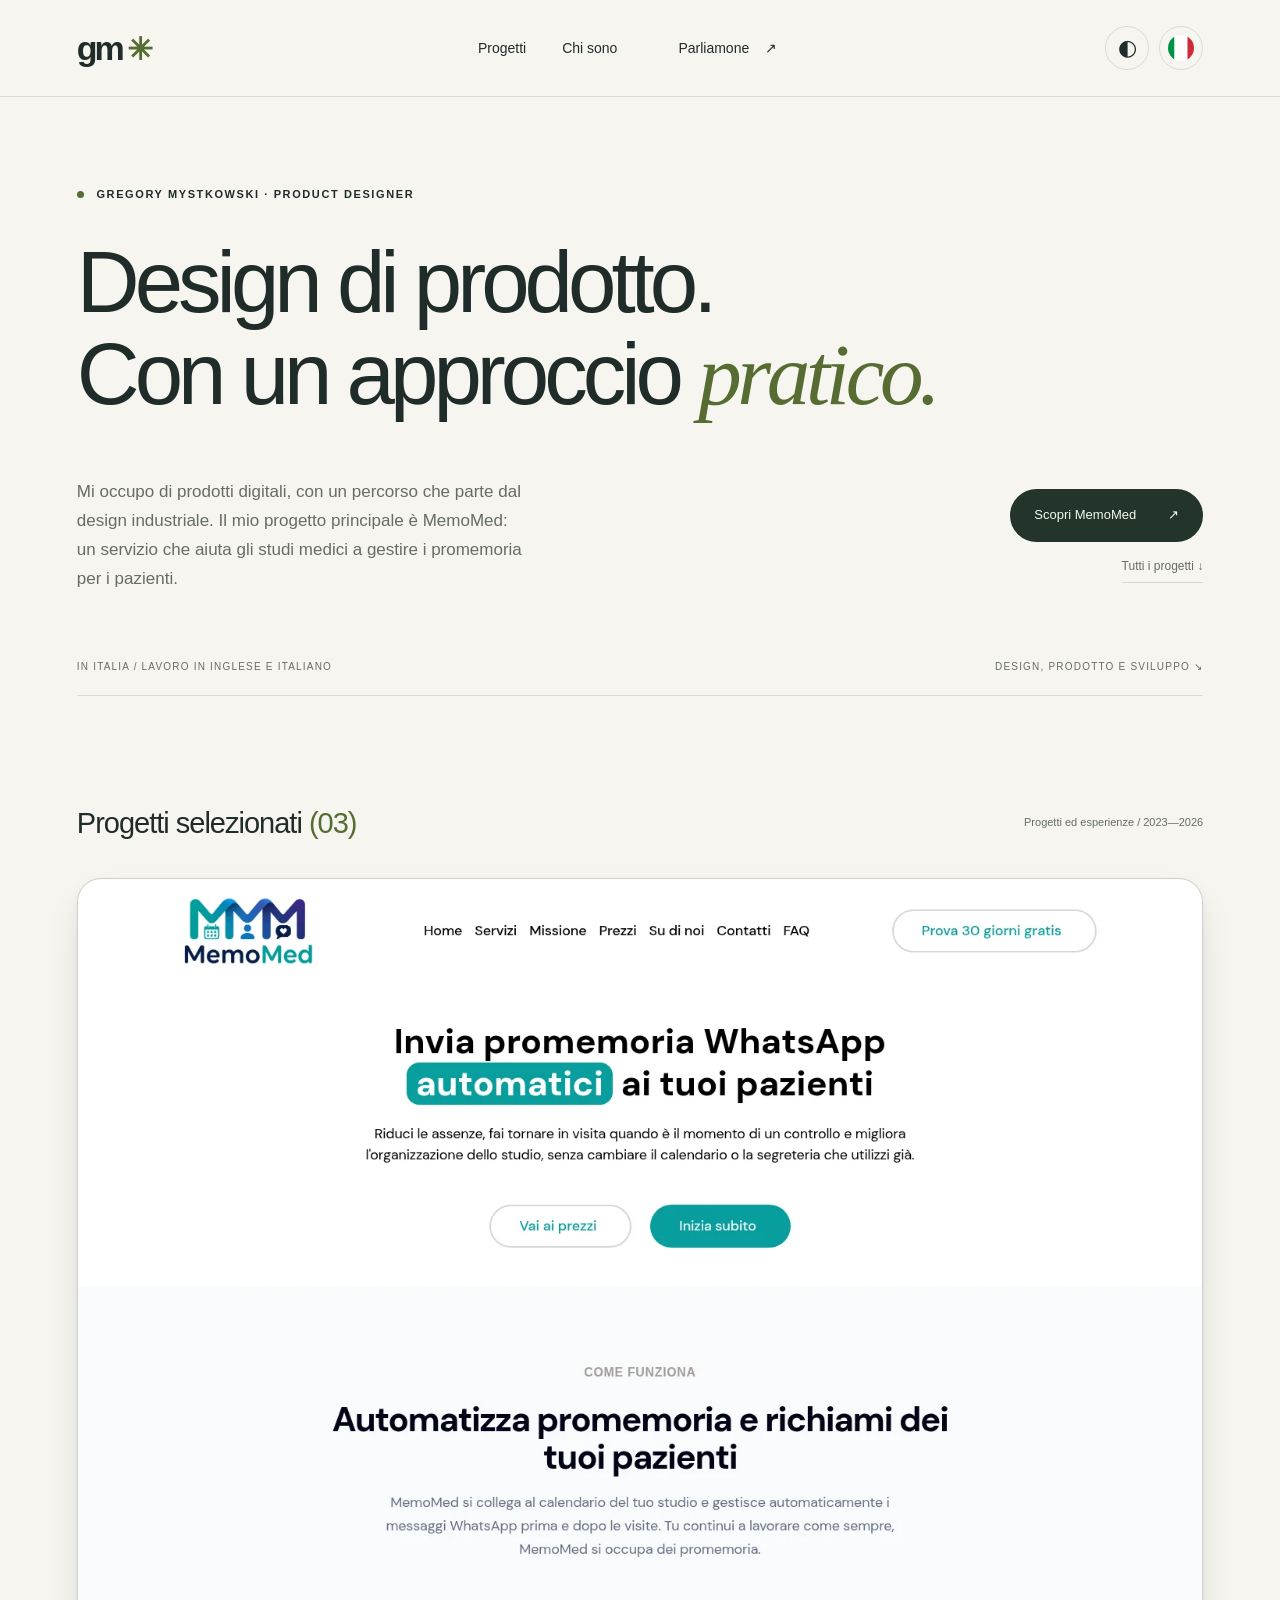
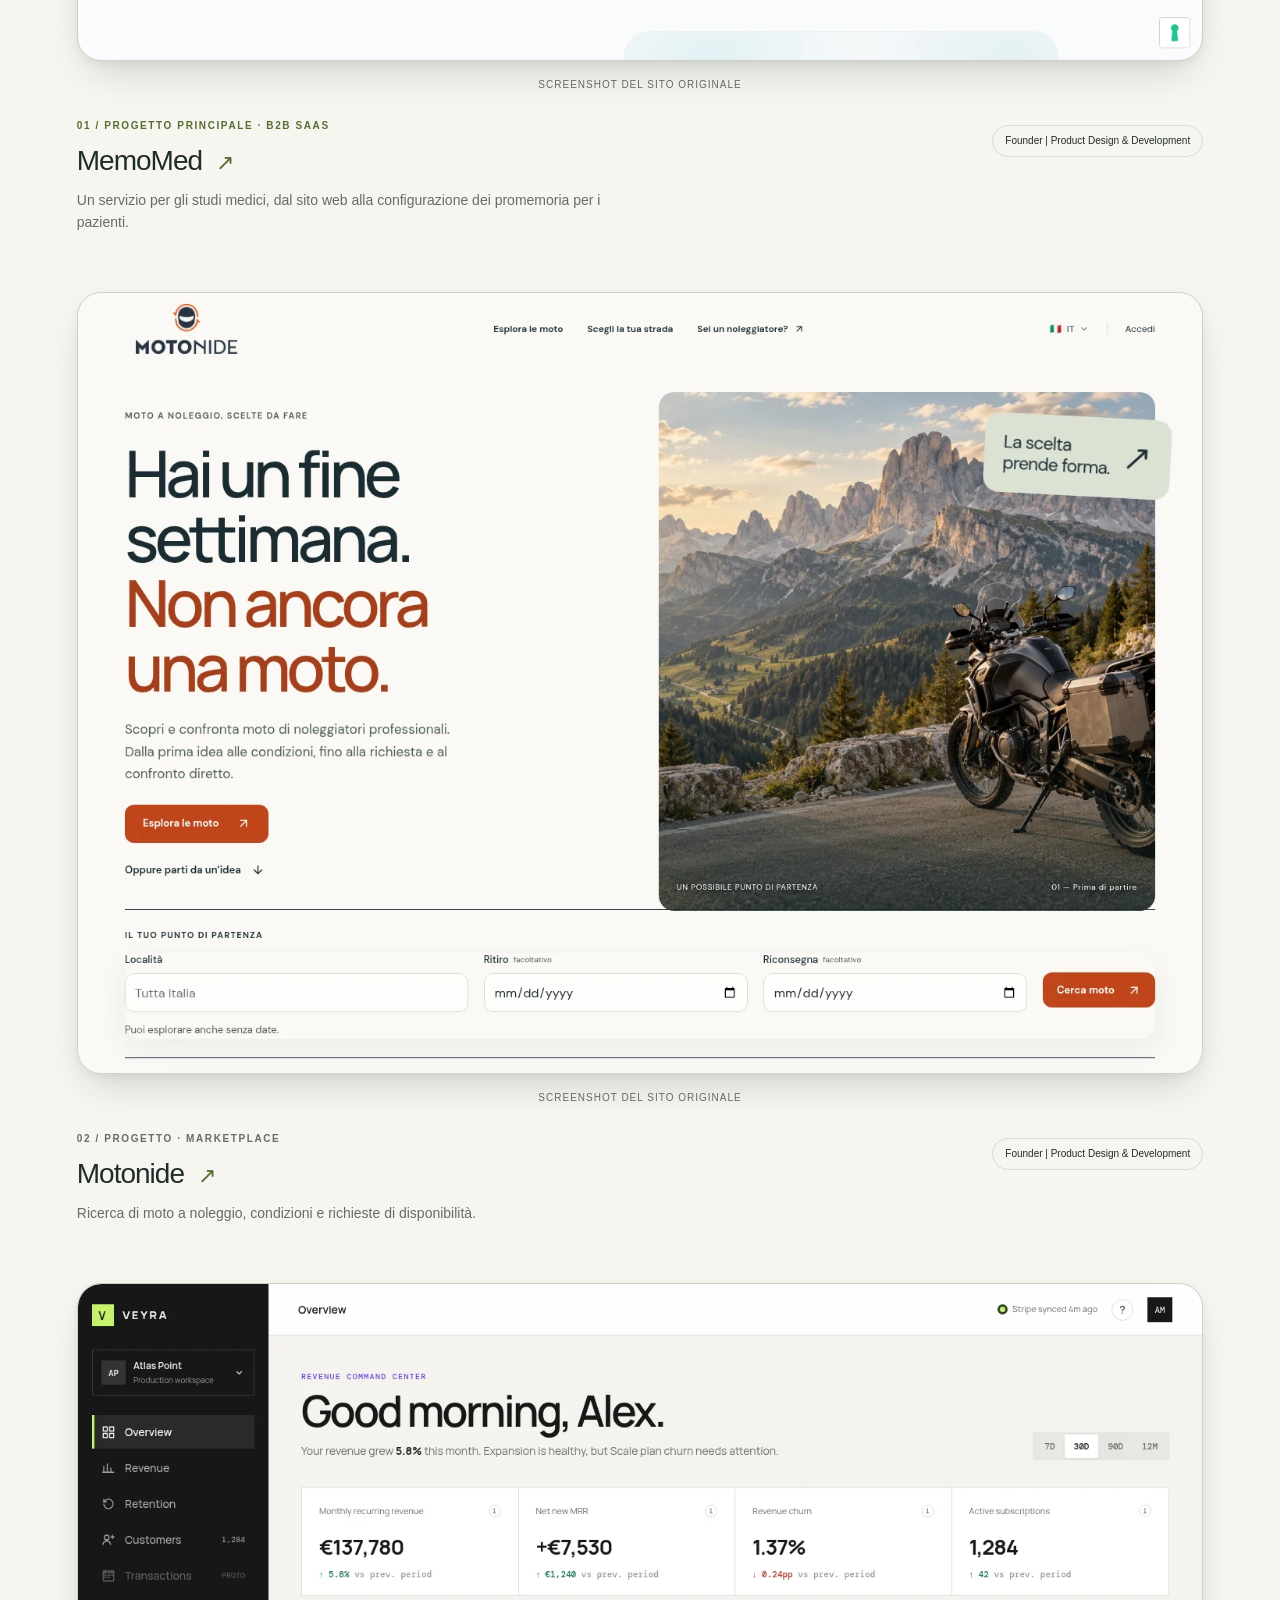
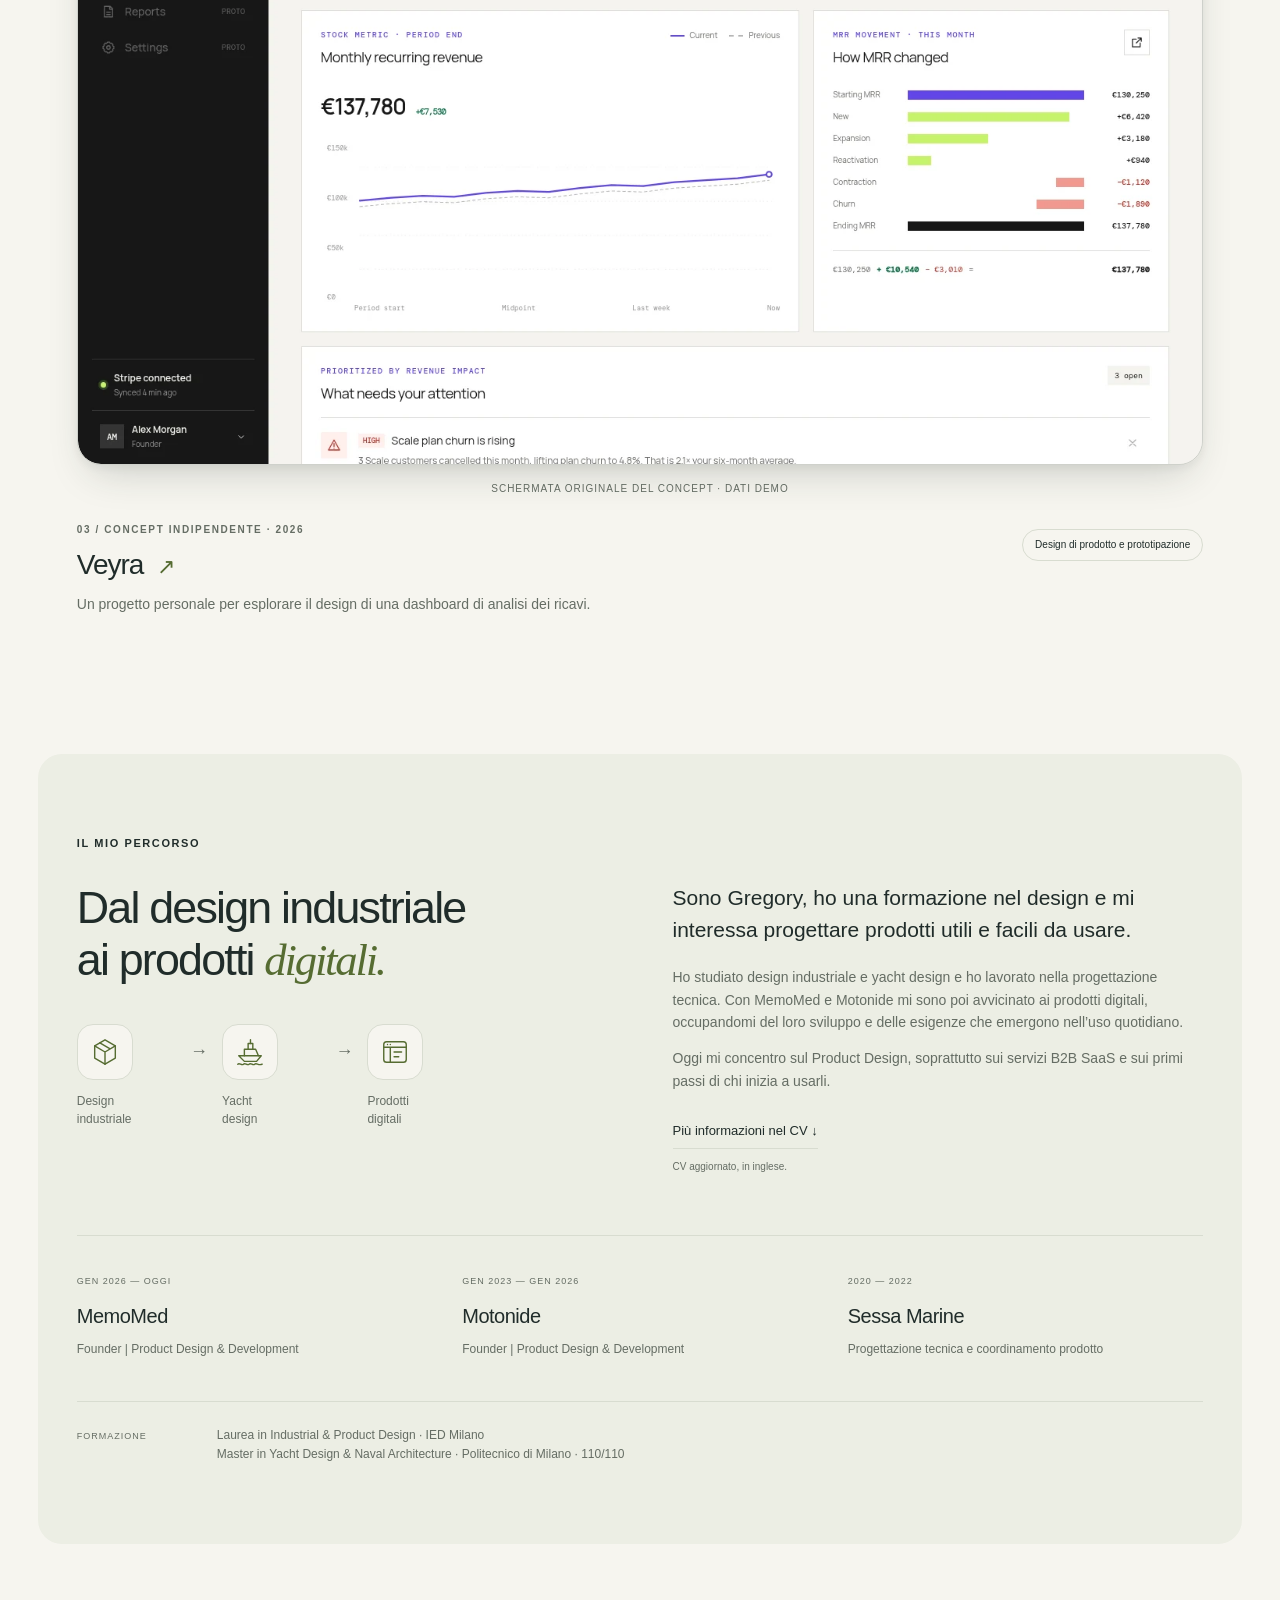
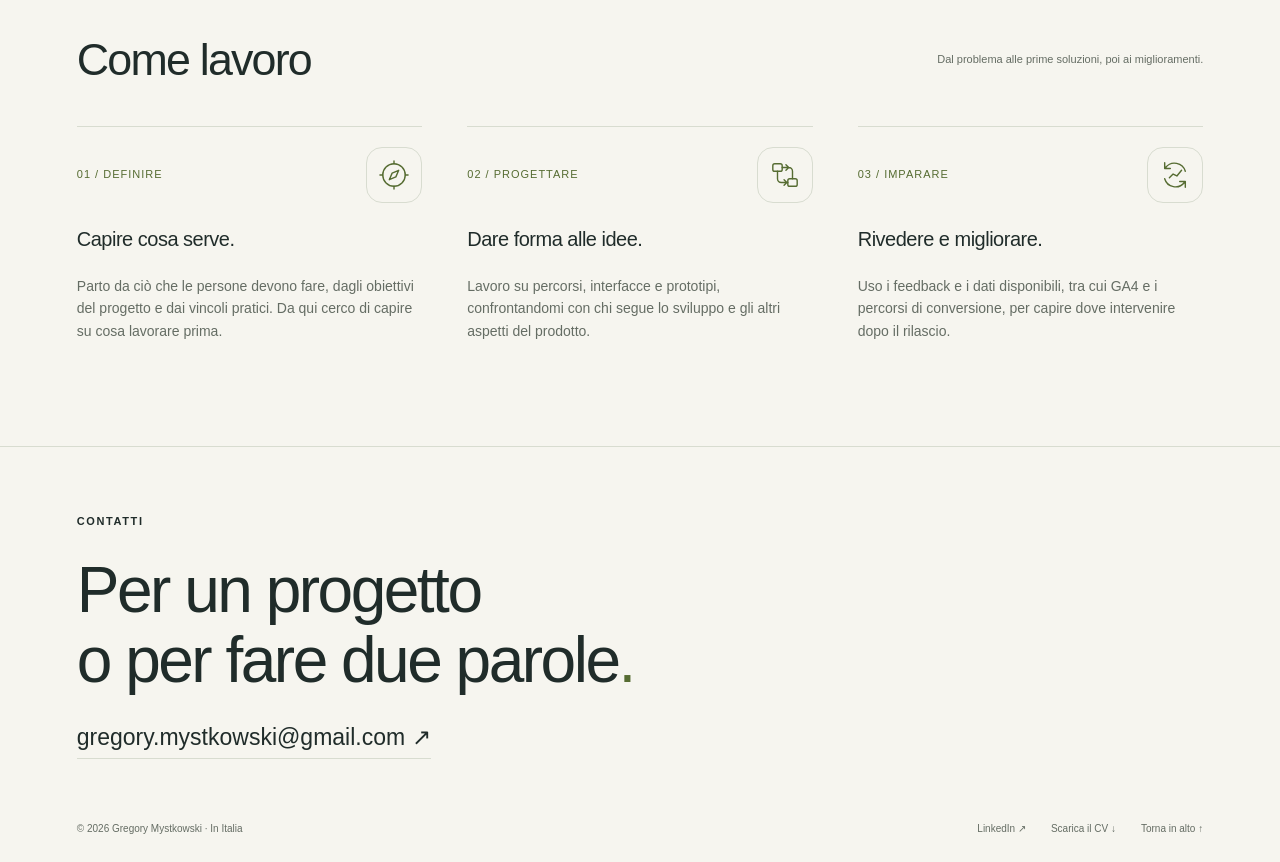
==== commit 33e5e23b: "Use Founder | Product Design & Development for both projects" ====
--- a/it/index.html
+++ b/it/index.html
@@ -1 +1 @@
-<!doctype html><html lang="it"><head><meta charset="UTF-8"><meta name="viewport" content="width=device-width, initial-scale=1"><meta name="description" content="Gregory Mystkowski — Product Designer. Progetti ed esperienze tra prodotti digitali, SaaS e marketplace."><title>Gregory Mystkowski — Product Designer</title><script>try{const lang=localStorage.getItem('language');const italian=/^\/it(?:\/|$)/.test(location.pathname);if(lang==='it'&&!italian)location.replace('/it'+location.pathname+location.search+location.hash);else if(lang==='en'&&italian)location.replace((location.pathname.slice(3)||'/')+location.search+location.hash)}catch(e){}</script><link rel="alternate" hreflang="en" href="https://gmportoflio.vercel.app/"><link rel="alternate" hreflang="it" href="https://gmportoflio.vercel.app/it/"><script>try{document.documentElement.dataset.theme=localStorage.getItem('theme')||(matchMedia('(prefers-color-scheme: dark)').matches?'dark':'light')}catch(e){}</script><link rel="stylesheet" href="/style.css"></head><body><a class="skip" href="#main">Vai al contenuto</a><header><a class="identity" href="/it/" aria-label="Gregory Mystkowski — pagina iniziale">gm<span>✳</span></a><nav aria-label="Navigazione principale"><a href="#work">Progetti</a><a href="#about">Chi sono</a><a href="#contact">Parliamone <span>↗</span></a></nav><div class="nav-actions"><button id="theme" aria-label="Cambia tema">◐</button><a id="language" class="language-switcher" href="/" hreflang="en" lang="it" aria-label="Lingua attuale: italiano. Passa all’inglese" title="Lingua attuale: italiano. Passa all’inglese"><span class="language-flag"><svg preserveAspectRatio="xMidYMid slice" viewBox="0 0 30 20" aria-hidden="true" focusable="false"><path fill="#009246" d="M0 0h10v20H0z"/><path fill="#fff" d="M10 0h10v20H10z"/><path fill="#ce2b37" d="M20 0h10v20H20z"/></svg></span></a><button id="menu" aria-expanded="false" aria-label="Apri o chiudi il menu">☰</button></div></header><main id="main"><section class="hero" id="top"><div class="eyebrow"><span class="status-dot"></span> GREGORY MYSTKOWSKI · PRODUCT DESIGNER</div><h1>Design di prodotto.<br>Con un approccio <span class="serif">pratico.</span></h1><div class="hero-bottom"><p>Mi occupo di prodotti digitali, con un percorso che parte dal design industriale. Il mio progetto principale è MemoMed: un servizio che aiuta gli studi medici a gestire i promemoria per i pazienti.</p><div class="hero-actions"><a class="button" href="/it/work/memomed/">Scopri MemoMed <span>↗</span></a><a class="text-link" href="#work">Tutti i progetti ↓</a></div></div><div class="hero-note"><span>IN ITALIA / LAVORO IN INGLESE E ITALIANO</span><span>DESIGN, PRODOTTO E SVILUPPO ↘</span></div></section><section id="work" class="work-section"><div class="section-heading"><h2>Progetti selezionati<span class="accent"> (03)</span></h2><span>Progetti ed esperienze / 2023—2026</span></div><article class="project memomed featured-project"><a class="project-visual" href="/it/work/memomed/" aria-label="Leggi il caso studio MemoMed"><div class="screenshot-frame"><img src="/public/screenshots/memomed-home.webp" alt="Sito pubblico di MemoMed che presenta i promemoria automatici degli appuntamenti su WhatsApp" width="1440" height="1000" loading="lazy" decoding="async"></div><span class="visual-label">SCREENSHOT DEL SITO ORIGINALE</span></a><div class="project-info"><div><div class="eyebrow">01 / PROGETTO PRINCIPALE · B2B SAAS</div><h3><a href="/it/work/memomed/">MemoMed <span>↗</span></a></h3><p>Un servizio per gli studi medici, dal sito web alla configurazione dei promemoria per i pazienti.</p></div><span class="role">Founder &amp; Product Design Lead</span></div></article><article class="project motonide"><a class="project-visual" href="/it/work/motonide/" aria-label="Leggi il caso studio Motonide"><div class="screenshot-frame"><img src="/public/screenshots/motonide-home.webp" alt="Pagina iniziale di Motonide con ricerca di moto a noleggio" width="1440" height="1000" loading="lazy" decoding="async"></div><span class="visual-label">SCREENSHOT DEL SITO ORIGINALE</span></a><div class="project-info"><div><div class="eyebrow">02 / PROGETTO · MARKETPLACE</div><h3><a href="/it/work/motonide/">Motonide <span>↗</span></a></h3><p>Ricerca di moto a noleggio, condizioni e richieste di disponibilità.</p></div><span class="role">Founder &amp; Product Design Lead</span></div></article><article class="project veyra"><a class="project-visual" href="/it/work/veyra/" aria-label="Leggi il caso studio Veyra"><div class="screenshot-frame"><img src="/public/screenshots/veyra-overview.webp" alt="Dashboard panoramica originale di Veyra con indicatori dei ricavi e grafici demo" width="1440" height="1000" loading="lazy" decoding="async"></div><span class="visual-label">SCHERMATA ORIGINALE DEL CONCEPT · DATI DEMO</span></a><div class="project-info"><div><div class="eyebrow">03 / CONCEPT INDIPENDENTE · 2026</div><h3><a href="/it/work/veyra/">Veyra <span>↗</span></a></h3><p>Un progetto personale per esplorare il design di una dashboard di analisi dei ricavi.</p></div><span class="role">Design di prodotto e prototipazione</span></div></article></section><section class="about" id="about"><div class="eyebrow">IL MIO PERCORSO</div><div class="about-grid"><div class="about-heading"><h2>Dal design industriale<br>ai prodotti <span class="serif">digitali.</span></h2><div class="background-journey" aria-label="Formazione nel design"><div><span class="story-icon"><svg viewBox="0 0 32 32" width="32" height="32" fill="none" stroke="currentColor" stroke-width="1.5" stroke-linecap="round" stroke-linejoin="round" aria-hidden="true" focusable="false"><path d="m16 3 11 6.5v13L16 29 5 22.5v-13L16 3Z"/></path><path d="m5 9.5 11 6.5 11-6.5M16 16v13M10.5 6.2l11 6.5"/></path></svg></span><span>Design<br>industriale</span></div><span class="journey-connector" aria-hidden="true">→</span><div><span class="story-icon"><svg viewBox="0 0 32 32" width="32" height="32" fill="none" stroke="currentColor" stroke-width="1.5" stroke-linecap="round" stroke-linejoin="round" aria-hidden="true" focusable="false"><path d="M4 20h24l-5 6H10l-6-6Z"/></path><path d="M10 20v-7h12l3 7M14 13V7h5v6M3 29c2-2 4 2 6 0s4 2 6 0 4 2 6 0 4 2 8 0"/></path><path d="M16.5 7V3"/></path></svg></span><span>Yacht<br>design</span></div><span class="journey-connector" aria-hidden="true">→</span><div><span class="story-icon"><svg viewBox="0 0 32 32" width="32" height="32" fill="none" stroke="currentColor" stroke-width="1.5" stroke-linecap="round" stroke-linejoin="round" aria-hidden="true" focusable="false"><rect x="4" y="5" width="24" height="22" rx="3"/></rect><path d="M4 11h24M11 11v16M15 16h8M15 21h5"/></path><path d="M8 8h.01M11 8h.01"/></path></svg></span><span>Prodotti<br>digitali</span></div></div></div><div><p class="large">Sono Gregory, ho una formazione nel design e mi interessa progettare prodotti utili e facili da usare.</p><p>Ho studiato design industriale e yacht design e ho lavorato nella progettazione tecnica. Con MemoMed e Motonide mi sono poi avvicinato ai prodotti digitali, occupandomi del loro sviluppo e delle esigenze che emergono nell’uso quotidiano.</p><p>Oggi mi concentro sul Product Design, soprattutto sui servizi B2B SaaS e sui primi passi di chi inizia a usarli.</p><a class="text-link" href="/public/Gregory-Mystkowski-CV.pdf" download>Più informazioni nel CV ↓</a><small class="cv-note">CV aggiornato, in inglese.</small></div></div><div class="timeline"><div><span>GEN 2026 — OGGI</span><h3>MemoMed</h3><p>Founder &amp; Product Design Lead</p></div><div><span>GEN 2023 — GEN 2026</span><h3>Motonide</h3><p>Founder &amp; Product Design Lead</p></div><div><span>2020 — 2022</span><h3>Sessa Marine</h3><p>Progettazione tecnica e coordinamento prodotto</p></div></div><div class="education"><span>FORMAZIONE</span><p>Laurea in Industrial &amp; Product Design · IED Milano<br>Master in Yacht Design &amp; Naval Architecture · Politecnico di Milano · 110/110</p></div></section><section class="approach"><div class="section-heading"><h2>Come lavoro</h2><span>Dal problema alle prime soluzioni, poi ai miglioramenti.</span></div><div class="approach-grid"><article><div class="approach-step"><span>01 / DEFINIRE</span><span class="story-icon"><svg viewBox="0 0 32 32" width="32" height="32" fill="none" stroke="currentColor" stroke-width="1.5" stroke-linecap="round" stroke-linejoin="round" aria-hidden="true" focusable="false"><circle cx="16" cy="16" r="12"/></circle><path d="m21 11-3 7-7 3 3-7 7-3ZM16 1v3M16 28v3M1 16h3M28 16h3"/></path></svg></span></div><h3>Capire cosa serve.</h3><p>Parto da ciò che le persone devono fare, dagli obiettivi del progetto e dai vincoli pratici. Da qui cerco di capire su cosa lavorare prima.</p></article><article><div class="approach-step"><span>02 / PROGETTARE</span><span class="story-icon"><svg viewBox="0 0 32 32" width="32" height="32" fill="none" stroke="currentColor" stroke-width="1.5" stroke-linecap="round" stroke-linejoin="round" aria-hidden="true" focusable="false"><rect x="3" y="4" width="10" height="8" rx="2"/></rect><rect x="19" y="20" width="10" height="8" rx="2"/></rect><path d="M8 12v8a4 4 0 0 0 4 4h7M13 8h7a4 4 0 0 1 4 4v8M17 5l3 3-3 3M15 21l3 3-3 3"/></path></svg></span></div><h3>Dare forma alle idee.</h3><p>Lavoro su percorsi, interfacce e prototipi, confrontandomi con chi segue lo sviluppo e gli altri aspetti del prodotto.</p></article><article><div class="approach-step"><span>03 / IMPARARE</span><span class="story-icon"><svg viewBox="0 0 32 32" width="32" height="32" fill="none" stroke="currentColor" stroke-width="1.5" stroke-linecap="round" stroke-linejoin="round" aria-hidden="true" focusable="false"><path d="M27 12a12 12 0 0 0-21-4M5 3v6h6M5 20a12 12 0 0 0 21 4M27 29v-6h-6"/></path><path d="m10 19 4-4 4 2 5-6"/></path></svg></span></div><h3>Rivedere e migliorare.</h3><p>Uso i feedback e i dati disponibili, tra cui GA4 e i percorsi di conversione, per capire dove intervenire dopo il rilascio.</p></article></div></section></main><footer id="contact"><div class="eyebrow">CONTATTI</div><h2>Per un progetto<br>o per fare due parole<span class="accent">.</span></h2><a class="contact-mail" href="mailto:gregory.mystkowski@gmail.com">gregory.mystkowski@gmail.com ↗</a><div class="footer-bottom"><span>© 2026 Gregory Mystkowski · In Italia</span><div><a href="https://linkedin.com/in/gmystkowski" target="_blank" rel="noopener noreferrer">LinkedIn ↗</a><a href="/public/Gregory-Mystkowski-CV.pdf" download>Scarica il CV ↓</a><a href="#top">Torna in alto ↑</a></div></div></footer><script src="/app.js"></script></body></html>
+<!doctype html><html lang="it"><head><meta charset="UTF-8"><meta name="viewport" content="width=device-width, initial-scale=1"><meta name="description" content="Gregory Mystkowski — Product Designer. Progetti ed esperienze tra prodotti digitali, SaaS e marketplace."><title>Gregory Mystkowski — Product Designer</title><script>try{const lang=localStorage.getItem('language');const italian=/^\/it(?:\/|$)/.test(location.pathname);if(lang==='it'&&!italian)location.replace('/it'+location.pathname+location.search+location.hash);else if(lang==='en'&&italian)location.replace((location.pathname.slice(3)||'/')+location.search+location.hash)}catch(e){}</script><link rel="alternate" hreflang="en" href="https://gmportoflio.vercel.app/"><link rel="alternate" hreflang="it" href="https://gmportoflio.vercel.app/it/"><script>try{document.documentElement.dataset.theme=localStorage.getItem('theme')||(matchMedia('(prefers-color-scheme: dark)').matches?'dark':'light')}catch(e){}</script><link rel="stylesheet" href="/style.css"></head><body><a class="skip" href="#main">Vai al contenuto</a><header><a class="identity" href="/it/" aria-label="Gregory Mystkowski — pagina iniziale">gm<span>✳</span></a><nav aria-label="Navigazione principale"><a href="#work">Progetti</a><a href="#about">Chi sono</a><a href="#contact">Parliamone <span>↗</span></a></nav><div class="nav-actions"><button id="theme" aria-label="Cambia tema">◐</button><a id="language" class="language-switcher" href="/" hreflang="en" lang="it" aria-label="Lingua attuale: italiano. Passa all’inglese" title="Lingua attuale: italiano. Passa all’inglese"><span class="language-flag"><svg preserveAspectRatio="xMidYMid slice" viewBox="0 0 30 20" aria-hidden="true" focusable="false"><path fill="#009246" d="M0 0h10v20H0z"/><path fill="#fff" d="M10 0h10v20H10z"/><path fill="#ce2b37" d="M20 0h10v20H20z"/></svg></span></a><button id="menu" aria-expanded="false" aria-label="Apri o chiudi il menu">☰</button></div></header><main id="main"><section class="hero" id="top"><div class="eyebrow"><span class="status-dot"></span> GREGORY MYSTKOWSKI · PRODUCT DESIGNER</div><h1>Design di prodotto.<br>Con un approccio <span class="serif">pratico.</span></h1><div class="hero-bottom"><p>Mi occupo di prodotti digitali, con un percorso che parte dal design industriale. Il mio progetto principale è MemoMed: un servizio che aiuta gli studi medici a gestire i promemoria per i pazienti.</p><div class="hero-actions"><a class="button" href="/it/work/memomed/">Scopri MemoMed <span>↗</span></a><a class="text-link" href="#work">Tutti i progetti ↓</a></div></div><div class="hero-note"><span>IN ITALIA / LAVORO IN INGLESE E ITALIANO</span><span>DESIGN, PRODOTTO E SVILUPPO ↘</span></div></section><section id="work" class="work-section"><div class="section-heading"><h2>Progetti selezionati<span class="accent"> (03)</span></h2><span>Progetti ed esperienze / 2023—2026</span></div><article class="project memomed featured-project"><a class="project-visual" href="/it/work/memomed/" aria-label="Leggi il caso studio MemoMed"><div class="screenshot-frame"><img src="/public/screenshots/memomed-home.webp" alt="Sito pubblico di MemoMed che presenta i promemoria automatici degli appuntamenti su WhatsApp" width="1440" height="1000" loading="lazy" decoding="async"></div><span class="visual-label">SCREENSHOT DEL SITO ORIGINALE</span></a><div class="project-info"><div><div class="eyebrow">01 / PROGETTO PRINCIPALE · B2B SAAS</div><h3><a href="/it/work/memomed/">MemoMed <span>↗</span></a></h3><p>Un servizio per gli studi medici, dal sito web alla configurazione dei promemoria per i pazienti.</p></div><span class="role">Founder | Product Design &amp; Development</span></div></article><article class="project motonide"><a class="project-visual" href="/it/work/motonide/" aria-label="Leggi il caso studio Motonide"><div class="screenshot-frame"><img src="/public/screenshots/motonide-home.webp" alt="Pagina iniziale di Motonide con ricerca di moto a noleggio" width="1440" height="1000" loading="lazy" decoding="async"></div><span class="visual-label">SCREENSHOT DEL SITO ORIGINALE</span></a><div class="project-info"><div><div class="eyebrow">02 / PROGETTO · MARKETPLACE</div><h3><a href="/it/work/motonide/">Motonide <span>↗</span></a></h3><p>Ricerca di moto a noleggio, condizioni e richieste di disponibilità.</p></div><span class="role">Founder | Product Design &amp; Development</span></div></article><article class="project veyra"><a class="project-visual" href="/it/work/veyra/" aria-label="Leggi il caso studio Veyra"><div class="screenshot-frame"><img src="/public/screenshots/veyra-overview.webp" alt="Dashboard panoramica originale di Veyra con indicatori dei ricavi e grafici demo" width="1440" height="1000" loading="lazy" decoding="async"></div><span class="visual-label">SCHERMATA ORIGINALE DEL CONCEPT · DATI DEMO</span></a><div class="project-info"><div><div class="eyebrow">03 / CONCEPT INDIPENDENTE · 2026</div><h3><a href="/it/work/veyra/">Veyra <span>↗</span></a></h3><p>Un progetto personale per esplorare il design di una dashboard di analisi dei ricavi.</p></div><span class="role">Design di prodotto e prototipazione</span></div></article></section><section class="about" id="about"><div class="eyebrow">IL MIO PERCORSO</div><div class="about-grid"><div class="about-heading"><h2>Dal design industriale<br>ai prodotti <span class="serif">digitali.</span></h2><div class="background-journey" aria-label="Formazione nel design"><div><span class="story-icon"><svg viewBox="0 0 32 32" width="32" height="32" fill="none" stroke="currentColor" stroke-width="1.5" stroke-linecap="round" stroke-linejoin="round" aria-hidden="true" focusable="false"><path d="m16 3 11 6.5v13L16 29 5 22.5v-13L16 3Z"/></path><path d="m5 9.5 11 6.5 11-6.5M16 16v13M10.5 6.2l11 6.5"/></path></svg></span><span>Design<br>industriale</span></div><span class="journey-connector" aria-hidden="true">→</span><div><span class="story-icon"><svg viewBox="0 0 32 32" width="32" height="32" fill="none" stroke="currentColor" stroke-width="1.5" stroke-linecap="round" stroke-linejoin="round" aria-hidden="true" focusable="false"><path d="M4 20h24l-5 6H10l-6-6Z"/></path><path d="M10 20v-7h12l3 7M14 13V7h5v6M3 29c2-2 4 2 6 0s4 2 6 0 4 2 6 0 4 2 8 0"/></path><path d="M16.5 7V3"/></path></svg></span><span>Yacht<br>design</span></div><span class="journey-connector" aria-hidden="true">→</span><div><span class="story-icon"><svg viewBox="0 0 32 32" width="32" height="32" fill="none" stroke="currentColor" stroke-width="1.5" stroke-linecap="round" stroke-linejoin="round" aria-hidden="true" focusable="false"><rect x="4" y="5" width="24" height="22" rx="3"/></rect><path d="M4 11h24M11 11v16M15 16h8M15 21h5"/></path><path d="M8 8h.01M11 8h.01"/></path></svg></span><span>Prodotti<br>digitali</span></div></div></div><div><p class="large">Sono Gregory, ho una formazione nel design e mi interessa progettare prodotti utili e facili da usare.</p><p>Ho studiato design industriale e yacht design e ho lavorato nella progettazione tecnica. Con MemoMed e Motonide mi sono poi avvicinato ai prodotti digitali, occupandomi del loro sviluppo e delle esigenze che emergono nell’uso quotidiano.</p><p>Oggi mi concentro sul Product Design, soprattutto sui servizi B2B SaaS e sui primi passi di chi inizia a usarli.</p><a class="text-link" href="/public/Gregory-Mystkowski-CV.pdf" download>Più informazioni nel CV ↓</a><small class="cv-note">CV aggiornato, in inglese.</small></div></div><div class="timeline"><div><span>GEN 2026 — OGGI</span><h3>MemoMed</h3><p>Founder | Product Design &amp; Development</p></div><div><span>GEN 2023 — GEN 2026</span><h3>Motonide</h3><p>Founder | Product Design &amp; Development</p></div><div><span>2020 — 2022</span><h3>Sessa Marine</h3><p>Progettazione tecnica e coordinamento prodotto</p></div></div><div class="education"><span>FORMAZIONE</span><p>Laurea in Industrial &amp; Product Design · IED Milano<br>Master in Yacht Design &amp; Naval Architecture · Politecnico di Milano · 110/110</p></div></section><section class="approach"><div class="section-heading"><h2>Come lavoro</h2><span>Dal problema alle prime soluzioni, poi ai miglioramenti.</span></div><div class="approach-grid"><article><div class="approach-step"><span>01 / DEFINIRE</span><span class="story-icon"><svg viewBox="0 0 32 32" width="32" height="32" fill="none" stroke="currentColor" stroke-width="1.5" stroke-linecap="round" stroke-linejoin="round" aria-hidden="true" focusable="false"><circle cx="16" cy="16" r="12"/></circle><path d="m21 11-3 7-7 3 3-7 7-3ZM16 1v3M16 28v3M1 16h3M28 16h3"/></path></svg></span></div><h3>Capire cosa serve.</h3><p>Parto da ciò che le persone devono fare, dagli obiettivi del progetto e dai vincoli pratici. Da qui cerco di capire su cosa lavorare prima.</p></article><article><div class="approach-step"><span>02 / PROGETTARE</span><span class="story-icon"><svg viewBox="0 0 32 32" width="32" height="32" fill="none" stroke="currentColor" stroke-width="1.5" stroke-linecap="round" stroke-linejoin="round" aria-hidden="true" focusable="false"><rect x="3" y="4" width="10" height="8" rx="2"/></rect><rect x="19" y="20" width="10" height="8" rx="2"/></rect><path d="M8 12v8a4 4 0 0 0 4 4h7M13 8h7a4 4 0 0 1 4 4v8M17 5l3 3-3 3M15 21l3 3-3 3"/></path></svg></span></div><h3>Dare forma alle idee.</h3><p>Lavoro su percorsi, interfacce e prototipi, confrontandomi con chi segue lo sviluppo e gli altri aspetti del prodotto.</p></article><article><div class="approach-step"><span>03 / IMPARARE</span><span class="story-icon"><svg viewBox="0 0 32 32" width="32" height="32" fill="none" stroke="currentColor" stroke-width="1.5" stroke-linecap="round" stroke-linejoin="round" aria-hidden="true" focusable="false"><path d="M27 12a12 12 0 0 0-21-4M5 3v6h6M5 20a12 12 0 0 0 21 4M27 29v-6h-6"/></path><path d="m10 19 4-4 4 2 5-6"/></path></svg></span></div><h3>Rivedere e migliorare.</h3><p>Uso i feedback e i dati disponibili, tra cui GA4 e i percorsi di conversione, per capire dove intervenire dopo il rilascio.</p></article></div></section></main><footer id="contact"><div class="eyebrow">CONTATTI</div><h2>Per un progetto<br>o per fare due parole<span class="accent">.</span></h2><a class="contact-mail" href="mailto:gregory.mystkowski@gmail.com">gregory.mystkowski@gmail.com ↗</a><div class="footer-bottom"><span>© 2026 Gregory Mystkowski · In Italia</span><div><a href="https://linkedin.com/in/gmystkowski" target="_blank" rel="noopener noreferrer">LinkedIn ↗</a><a href="/public/Gregory-Mystkowski-CV.pdf" download>Scarica il CV ↓</a><a href="#top">Torna in alto ↑</a></div></div></footer><script src="/app.js"></script></body></html>
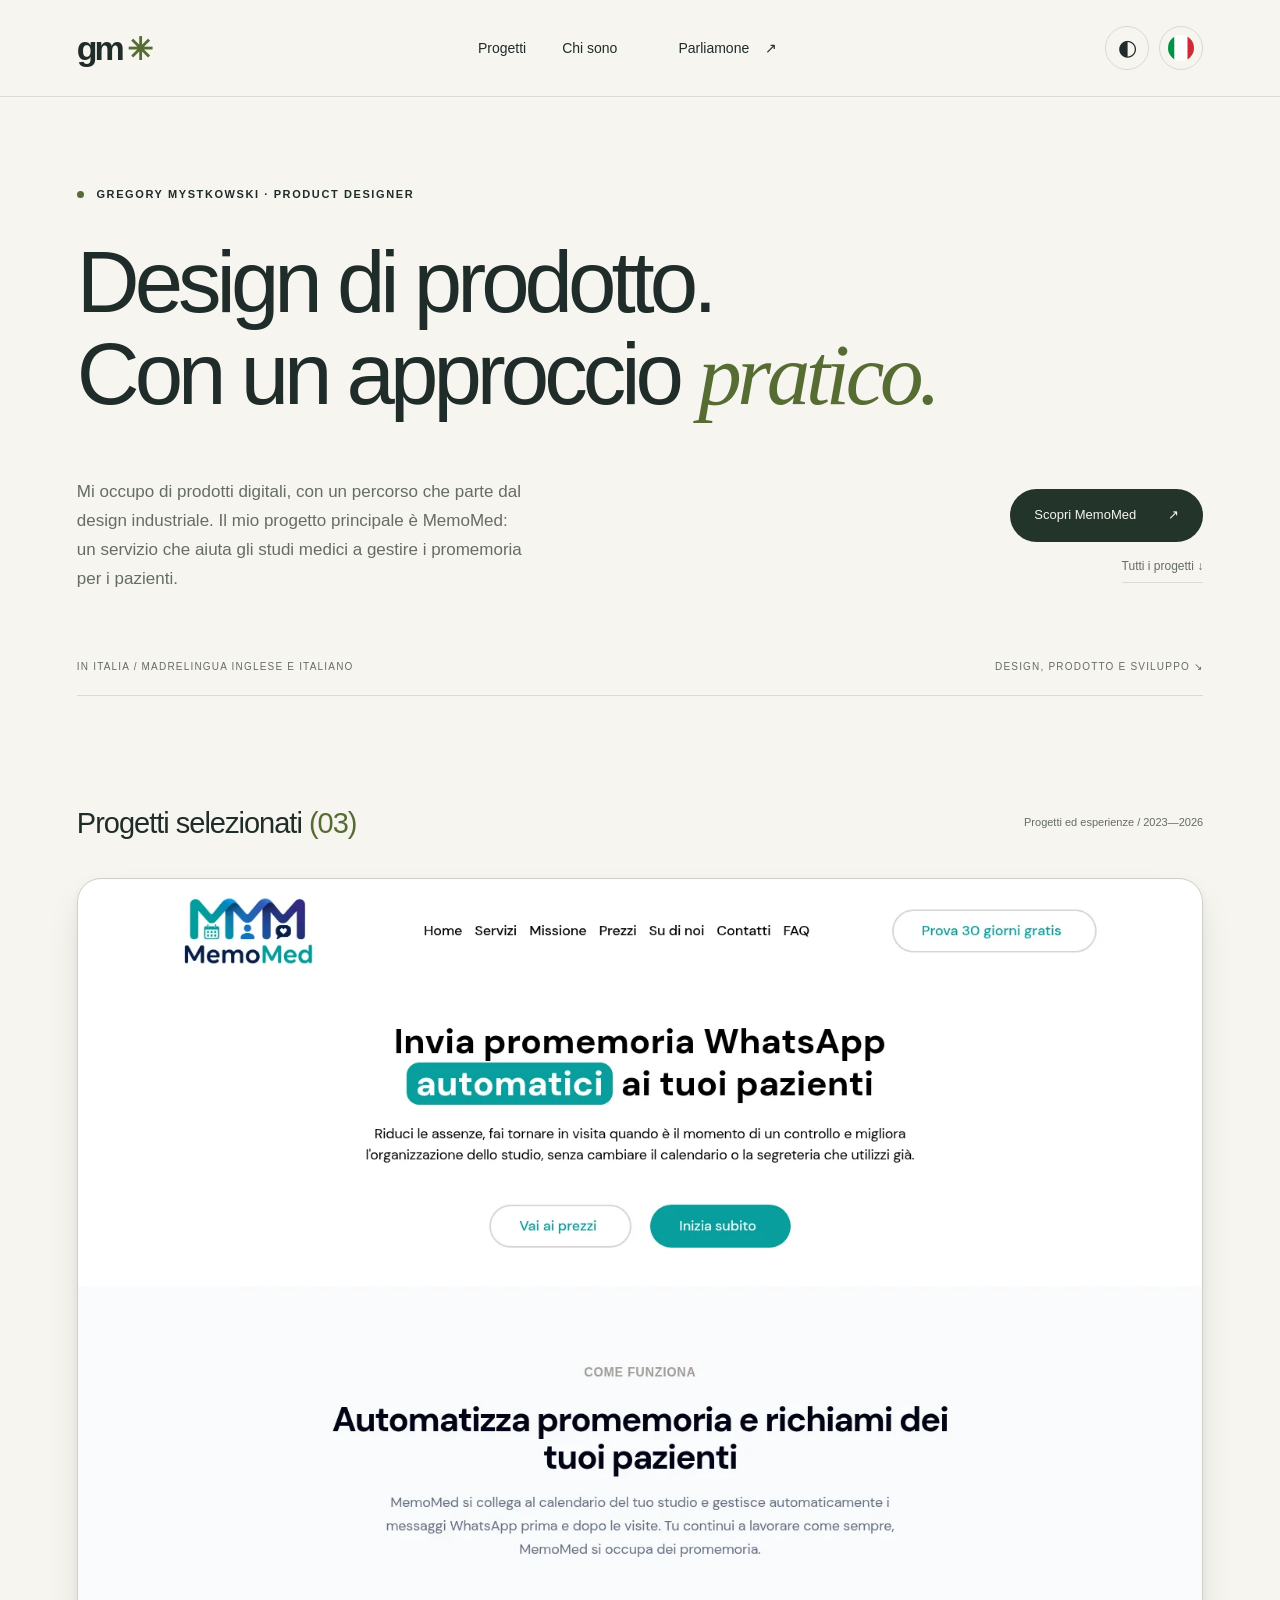
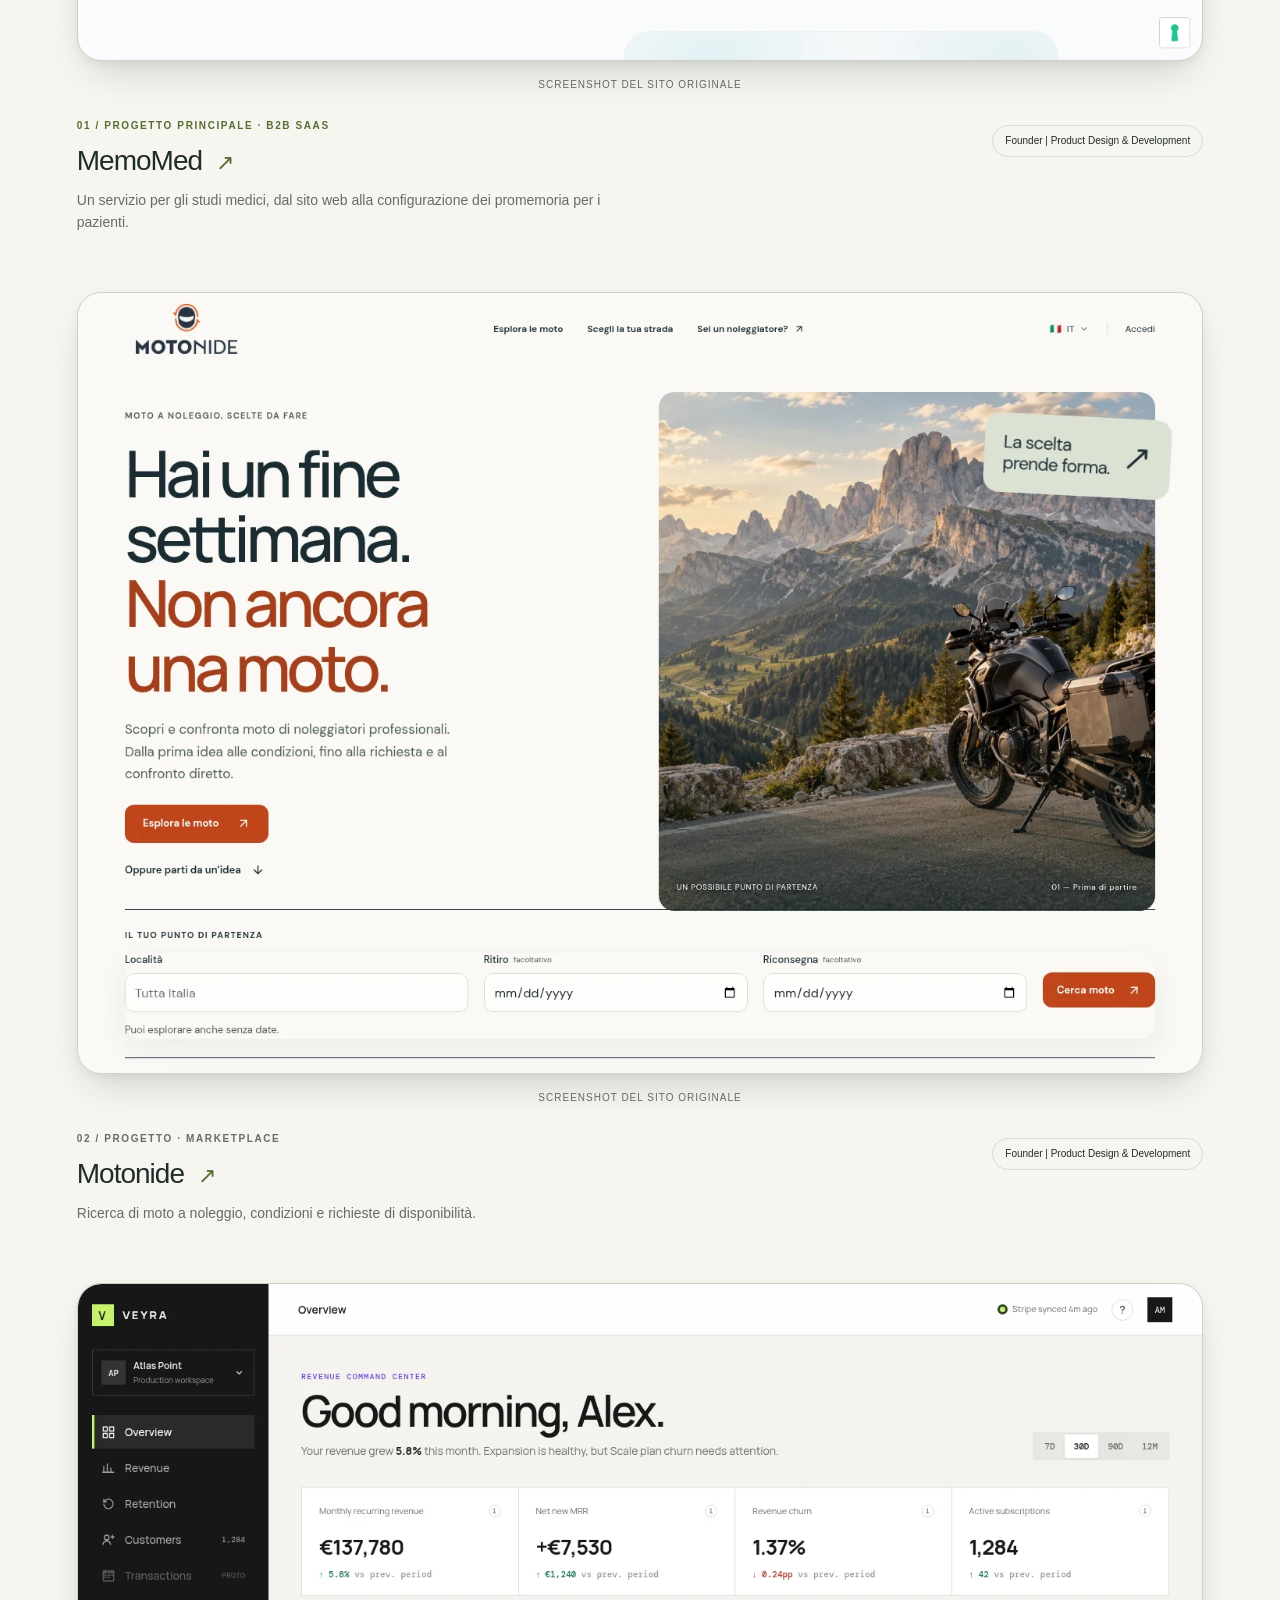
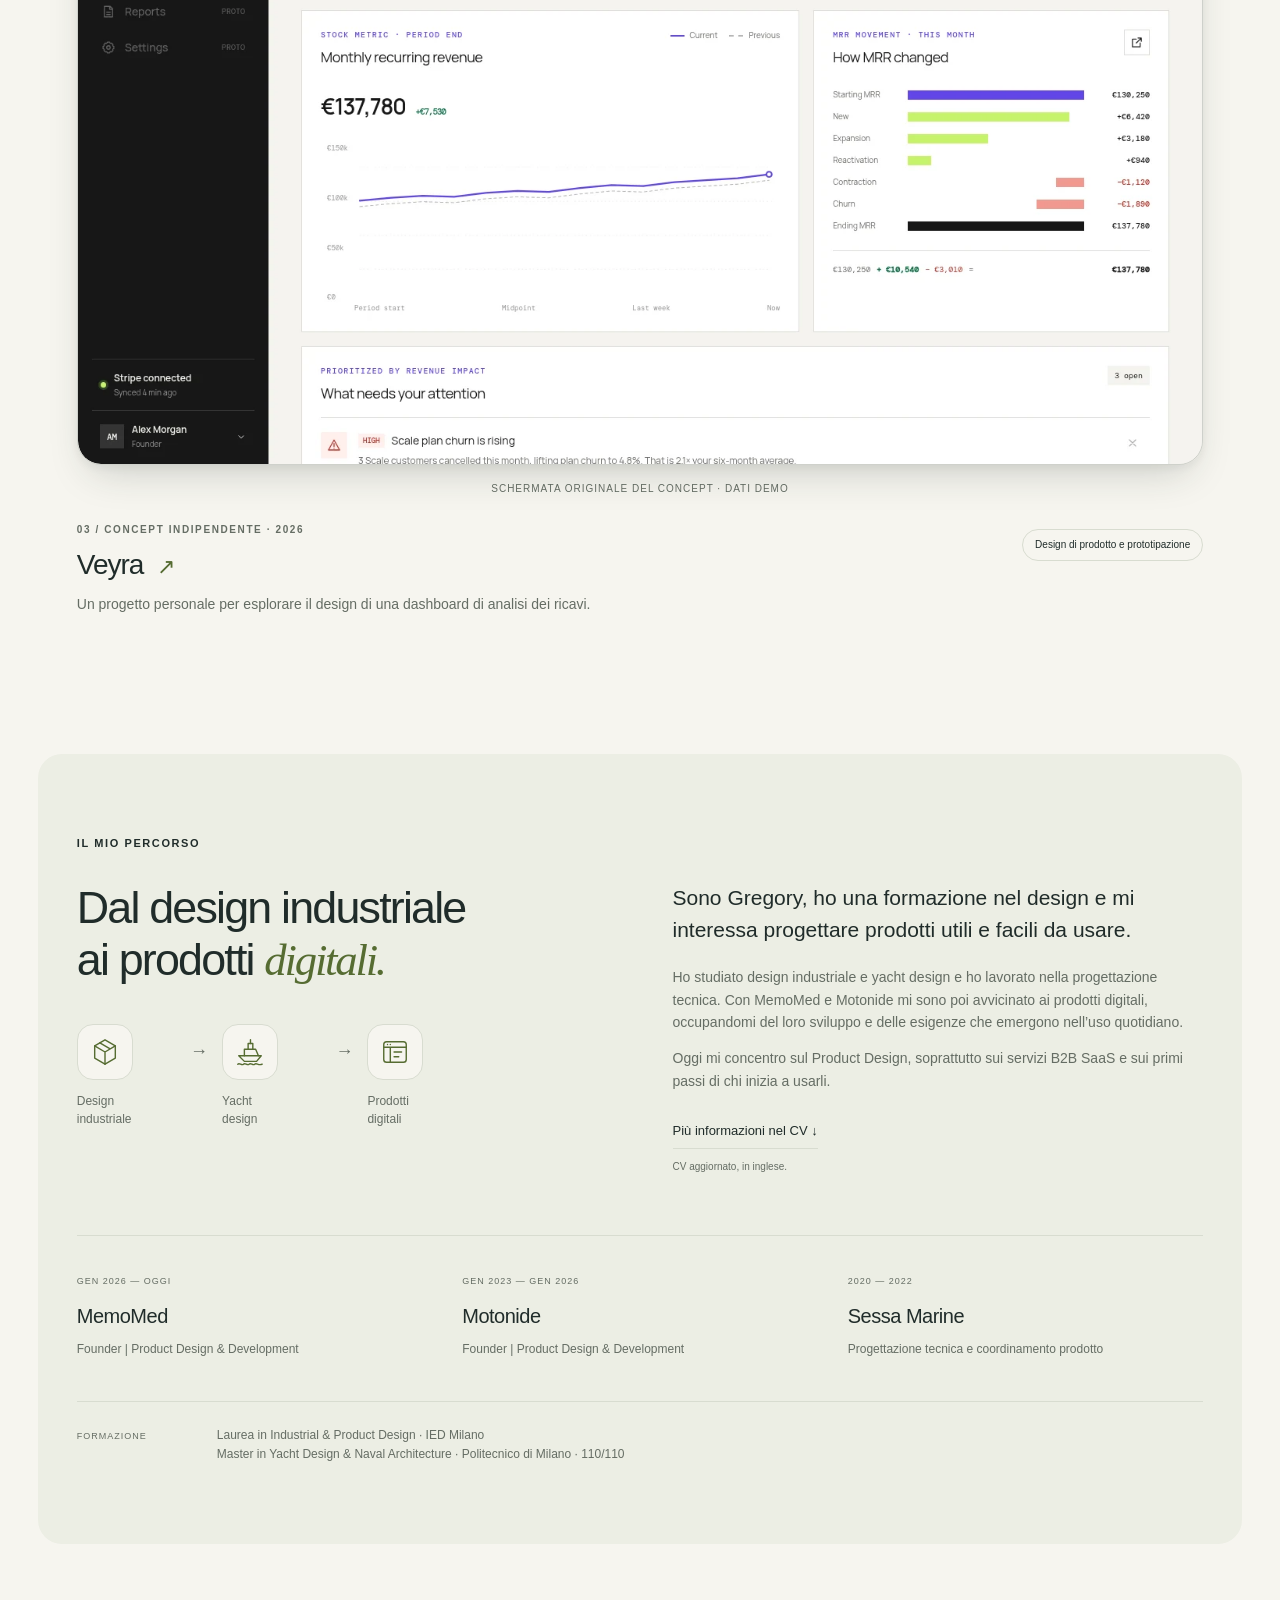
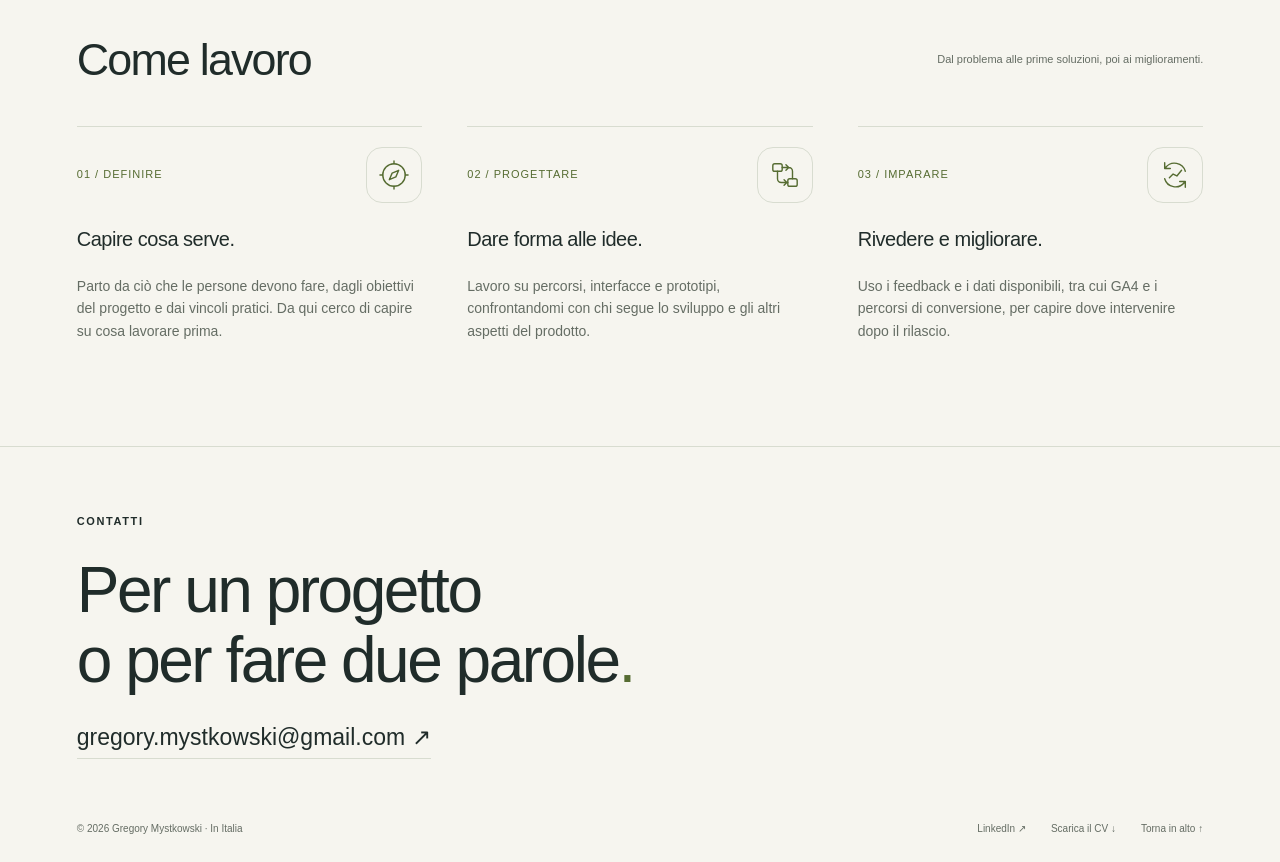
==== commit 33ed00d7: "Align native English and Italian language statement" ====
--- a/it/index.html
+++ b/it/index.html
@@ -1 +1 @@
-<!doctype html><html lang="it"><head><meta charset="UTF-8"><meta name="viewport" content="width=device-width, initial-scale=1"><meta name="description" content="Gregory Mystkowski — Product Designer. Progetti ed esperienze tra prodotti digitali, SaaS e marketplace."><title>Gregory Mystkowski — Product Designer</title><script>try{const lang=localStorage.getItem('language');const italian=/^\/it(?:\/|$)/.test(location.pathname);if(lang==='it'&&!italian)location.replace('/it'+location.pathname+location.search+location.hash);else if(lang==='en'&&italian)location.replace((location.pathname.slice(3)||'/')+location.search+location.hash)}catch(e){}</script><link rel="alternate" hreflang="en" href="https://gmportoflio.vercel.app/"><link rel="alternate" hreflang="it" href="https://gmportoflio.vercel.app/it/"><script>try{document.documentElement.dataset.theme=localStorage.getItem('theme')||(matchMedia('(prefers-color-scheme: dark)').matches?'dark':'light')}catch(e){}</script><link rel="stylesheet" href="/style.css"></head><body><a class="skip" href="#main">Vai al contenuto</a><header><a class="identity" href="/it/" aria-label="Gregory Mystkowski — pagina iniziale">gm<span>✳</span></a><nav aria-label="Navigazione principale"><a href="#work">Progetti</a><a href="#about">Chi sono</a><a href="#contact">Parliamone <span>↗</span></a></nav><div class="nav-actions"><button id="theme" aria-label="Cambia tema">◐</button><a id="language" class="language-switcher" href="/" hreflang="en" lang="it" aria-label="Lingua attuale: italiano. Passa all’inglese" title="Lingua attuale: italiano. Passa all’inglese"><span class="language-flag"><svg preserveAspectRatio="xMidYMid slice" viewBox="0 0 30 20" aria-hidden="true" focusable="false"><path fill="#009246" d="M0 0h10v20H0z"/><path fill="#fff" d="M10 0h10v20H10z"/><path fill="#ce2b37" d="M20 0h10v20H20z"/></svg></span></a><button id="menu" aria-expanded="false" aria-label="Apri o chiudi il menu">☰</button></div></header><main id="main"><section class="hero" id="top"><div class="eyebrow"><span class="status-dot"></span> GREGORY MYSTKOWSKI · PRODUCT DESIGNER</div><h1>Design di prodotto.<br>Con un approccio <span class="serif">pratico.</span></h1><div class="hero-bottom"><p>Mi occupo di prodotti digitali, con un percorso che parte dal design industriale. Il mio progetto principale è MemoMed: un servizio che aiuta gli studi medici a gestire i promemoria per i pazienti.</p><div class="hero-actions"><a class="button" href="/it/work/memomed/">Scopri MemoMed <span>↗</span></a><a class="text-link" href="#work">Tutti i progetti ↓</a></div></div><div class="hero-note"><span>IN ITALIA / LAVORO IN INGLESE E ITALIANO</span><span>DESIGN, PRODOTTO E SVILUPPO ↘</span></div></section><section id="work" class="work-section"><div class="section-heading"><h2>Progetti selezionati<span class="accent"> (03)</span></h2><span>Progetti ed esperienze / 2023—2026</span></div><article class="project memomed featured-project"><a class="project-visual" href="/it/work/memomed/" aria-label="Leggi il caso studio MemoMed"><div class="screenshot-frame"><img src="/public/screenshots/memomed-home.webp" alt="Sito pubblico di MemoMed che presenta i promemoria automatici degli appuntamenti su WhatsApp" width="1440" height="1000" loading="lazy" decoding="async"></div><span class="visual-label">SCREENSHOT DEL SITO ORIGINALE</span></a><div class="project-info"><div><div class="eyebrow">01 / PROGETTO PRINCIPALE · B2B SAAS</div><h3><a href="/it/work/memomed/">MemoMed <span>↗</span></a></h3><p>Un servizio per gli studi medici, dal sito web alla configurazione dei promemoria per i pazienti.</p></div><span class="role">Founder | Product Design &amp; Development</span></div></article><article class="project motonide"><a class="project-visual" href="/it/work/motonide/" aria-label="Leggi il caso studio Motonide"><div class="screenshot-frame"><img src="/public/screenshots/motonide-home.webp" alt="Pagina iniziale di Motonide con ricerca di moto a noleggio" width="1440" height="1000" loading="lazy" decoding="async"></div><span class="visual-label">SCREENSHOT DEL SITO ORIGINALE</span></a><div class="project-info"><div><div class="eyebrow">02 / PROGETTO · MARKETPLACE</div><h3><a href="/it/work/motonide/">Motonide <span>↗</span></a></h3><p>Ricerca di moto a noleggio, condizioni e richieste di disponibilità.</p></div><span class="role">Founder | Product Design &amp; Development</span></div></article><article class="project veyra"><a class="project-visual" href="/it/work/veyra/" aria-label="Leggi il caso studio Veyra"><div class="screenshot-frame"><img src="/public/screenshots/veyra-overview.webp" alt="Dashboard panoramica originale di Veyra con indicatori dei ricavi e grafici demo" width="1440" height="1000" loading="lazy" decoding="async"></div><span class="visual-label">SCHERMATA ORIGINALE DEL CONCEPT · DATI DEMO</span></a><div class="project-info"><div><div class="eyebrow">03 / CONCEPT INDIPENDENTE · 2026</div><h3><a href="/it/work/veyra/">Veyra <span>↗</span></a></h3><p>Un progetto personale per esplorare il design di una dashboard di analisi dei ricavi.</p></div><span class="role">Design di prodotto e prototipazione</span></div></article></section><section class="about" id="about"><div class="eyebrow">IL MIO PERCORSO</div><div class="about-grid"><div class="about-heading"><h2>Dal design industriale<br>ai prodotti <span class="serif">digitali.</span></h2><div class="background-journey" aria-label="Formazione nel design"><div><span class="story-icon"><svg viewBox="0 0 32 32" width="32" height="32" fill="none" stroke="currentColor" stroke-width="1.5" stroke-linecap="round" stroke-linejoin="round" aria-hidden="true" focusable="false"><path d="m16 3 11 6.5v13L16 29 5 22.5v-13L16 3Z"/></path><path d="m5 9.5 11 6.5 11-6.5M16 16v13M10.5 6.2l11 6.5"/></path></svg></span><span>Design<br>industriale</span></div><span class="journey-connector" aria-hidden="true">→</span><div><span class="story-icon"><svg viewBox="0 0 32 32" width="32" height="32" fill="none" stroke="currentColor" stroke-width="1.5" stroke-linecap="round" stroke-linejoin="round" aria-hidden="true" focusable="false"><path d="M4 20h24l-5 6H10l-6-6Z"/></path><path d="M10 20v-7h12l3 7M14 13V7h5v6M3 29c2-2 4 2 6 0s4 2 6 0 4 2 6 0 4 2 8 0"/></path><path d="M16.5 7V3"/></path></svg></span><span>Yacht<br>design</span></div><span class="journey-connector" aria-hidden="true">→</span><div><span class="story-icon"><svg viewBox="0 0 32 32" width="32" height="32" fill="none" stroke="currentColor" stroke-width="1.5" stroke-linecap="round" stroke-linejoin="round" aria-hidden="true" focusable="false"><rect x="4" y="5" width="24" height="22" rx="3"/></rect><path d="M4 11h24M11 11v16M15 16h8M15 21h5"/></path><path d="M8 8h.01M11 8h.01"/></path></svg></span><span>Prodotti<br>digitali</span></div></div></div><div><p class="large">Sono Gregory, ho una formazione nel design e mi interessa progettare prodotti utili e facili da usare.</p><p>Ho studiato design industriale e yacht design e ho lavorato nella progettazione tecnica. Con MemoMed e Motonide mi sono poi avvicinato ai prodotti digitali, occupandomi del loro sviluppo e delle esigenze che emergono nell’uso quotidiano.</p><p>Oggi mi concentro sul Product Design, soprattutto sui servizi B2B SaaS e sui primi passi di chi inizia a usarli.</p><a class="text-link" href="/public/Gregory-Mystkowski-CV.pdf" download>Più informazioni nel CV ↓</a><small class="cv-note">CV aggiornato, in inglese.</small></div></div><div class="timeline"><div><span>GEN 2026 — OGGI</span><h3>MemoMed</h3><p>Founder | Product Design &amp; Development</p></div><div><span>GEN 2023 — GEN 2026</span><h3>Motonide</h3><p>Founder | Product Design &amp; Development</p></div><div><span>2020 — 2022</span><h3>Sessa Marine</h3><p>Progettazione tecnica e coordinamento prodotto</p></div></div><div class="education"><span>FORMAZIONE</span><p>Laurea in Industrial &amp; Product Design · IED Milano<br>Master in Yacht Design &amp; Naval Architecture · Politecnico di Milano · 110/110</p></div></section><section class="approach"><div class="section-heading"><h2>Come lavoro</h2><span>Dal problema alle prime soluzioni, poi ai miglioramenti.</span></div><div class="approach-grid"><article><div class="approach-step"><span>01 / DEFINIRE</span><span class="story-icon"><svg viewBox="0 0 32 32" width="32" height="32" fill="none" stroke="currentColor" stroke-width="1.5" stroke-linecap="round" stroke-linejoin="round" aria-hidden="true" focusable="false"><circle cx="16" cy="16" r="12"/></circle><path d="m21 11-3 7-7 3 3-7 7-3ZM16 1v3M16 28v3M1 16h3M28 16h3"/></path></svg></span></div><h3>Capire cosa serve.</h3><p>Parto da ciò che le persone devono fare, dagli obiettivi del progetto e dai vincoli pratici. Da qui cerco di capire su cosa lavorare prima.</p></article><article><div class="approach-step"><span>02 / PROGETTARE</span><span class="story-icon"><svg viewBox="0 0 32 32" width="32" height="32" fill="none" stroke="currentColor" stroke-width="1.5" stroke-linecap="round" stroke-linejoin="round" aria-hidden="true" focusable="false"><rect x="3" y="4" width="10" height="8" rx="2"/></rect><rect x="19" y="20" width="10" height="8" rx="2"/></rect><path d="M8 12v8a4 4 0 0 0 4 4h7M13 8h7a4 4 0 0 1 4 4v8M17 5l3 3-3 3M15 21l3 3-3 3"/></path></svg></span></div><h3>Dare forma alle idee.</h3><p>Lavoro su percorsi, interfacce e prototipi, confrontandomi con chi segue lo sviluppo e gli altri aspetti del prodotto.</p></article><article><div class="approach-step"><span>03 / IMPARARE</span><span class="story-icon"><svg viewBox="0 0 32 32" width="32" height="32" fill="none" stroke="currentColor" stroke-width="1.5" stroke-linecap="round" stroke-linejoin="round" aria-hidden="true" focusable="false"><path d="M27 12a12 12 0 0 0-21-4M5 3v6h6M5 20a12 12 0 0 0 21 4M27 29v-6h-6"/></path><path d="m10 19 4-4 4 2 5-6"/></path></svg></span></div><h3>Rivedere e migliorare.</h3><p>Uso i feedback e i dati disponibili, tra cui GA4 e i percorsi di conversione, per capire dove intervenire dopo il rilascio.</p></article></div></section></main><footer id="contact"><div class="eyebrow">CONTATTI</div><h2>Per un progetto<br>o per fare due parole<span class="accent">.</span></h2><a class="contact-mail" href="mailto:gregory.mystkowski@gmail.com">gregory.mystkowski@gmail.com ↗</a><div class="footer-bottom"><span>© 2026 Gregory Mystkowski · In Italia</span><div><a href="https://linkedin.com/in/gmystkowski" target="_blank" rel="noopener noreferrer">LinkedIn ↗</a><a href="/public/Gregory-Mystkowski-CV.pdf" download>Scarica il CV ↓</a><a href="#top">Torna in alto ↑</a></div></div></footer><script src="/app.js"></script></body></html>
+<!doctype html><html lang="it"><head><meta charset="UTF-8"><meta name="viewport" content="width=device-width, initial-scale=1"><meta name="description" content="Gregory Mystkowski — Product Designer. Progetti ed esperienze tra prodotti digitali, SaaS e marketplace."><title>Gregory Mystkowski — Product Designer</title><script>try{const lang=localStorage.getItem('language');const italian=/^\/it(?:\/|$)/.test(location.pathname);if(lang==='it'&&!italian)location.replace('/it'+location.pathname+location.search+location.hash);else if(lang==='en'&&italian)location.replace((location.pathname.slice(3)||'/')+location.search+location.hash)}catch(e){}</script><link rel="alternate" hreflang="en" href="https://gmportoflio.vercel.app/"><link rel="alternate" hreflang="it" href="https://gmportoflio.vercel.app/it/"><script>try{document.documentElement.dataset.theme=localStorage.getItem('theme')||(matchMedia('(prefers-color-scheme: dark)').matches?'dark':'light')}catch(e){}</script><link rel="stylesheet" href="/style.css"></head><body><a class="skip" href="#main">Vai al contenuto</a><header><a class="identity" href="/it/" aria-label="Gregory Mystkowski — pagina iniziale">gm<span>✳</span></a><nav aria-label="Navigazione principale"><a href="#work">Progetti</a><a href="#about">Chi sono</a><a href="#contact">Parliamone <span>↗</span></a></nav><div class="nav-actions"><button id="theme" aria-label="Cambia tema">◐</button><a id="language" class="language-switcher" href="/" hreflang="en" lang="it" aria-label="Lingua attuale: italiano. Passa all’inglese" title="Lingua attuale: italiano. Passa all’inglese"><span class="language-flag"><svg preserveAspectRatio="xMidYMid slice" viewBox="0 0 30 20" aria-hidden="true" focusable="false"><path fill="#009246" d="M0 0h10v20H0z"/><path fill="#fff" d="M10 0h10v20H10z"/><path fill="#ce2b37" d="M20 0h10v20H20z"/></svg></span></a><button id="menu" aria-expanded="false" aria-label="Apri o chiudi il menu">☰</button></div></header><main id="main"><section class="hero" id="top"><div class="eyebrow"><span class="status-dot"></span> GREGORY MYSTKOWSKI · PRODUCT DESIGNER</div><h1>Design di prodotto.<br>Con un approccio <span class="serif">pratico.</span></h1><div class="hero-bottom"><p>Mi occupo di prodotti digitali, con un percorso che parte dal design industriale. Il mio progetto principale è MemoMed: un servizio che aiuta gli studi medici a gestire i promemoria per i pazienti.</p><div class="hero-actions"><a class="button" href="/it/work/memomed/">Scopri MemoMed <span>↗</span></a><a class="text-link" href="#work">Tutti i progetti ↓</a></div></div><div class="hero-note"><span>IN ITALIA / MADRELINGUA INGLESE E ITALIANO</span><span>DESIGN, PRODOTTO E SVILUPPO ↘</span></div></section><section id="work" class="work-section"><div class="section-heading"><h2>Progetti selezionati<span class="accent"> (03)</span></h2><span>Progetti ed esperienze / 2023—2026</span></div><article class="project memomed featured-project"><a class="project-visual" href="/it/work/memomed/" aria-label="Leggi il caso studio MemoMed"><div class="screenshot-frame"><img src="/public/screenshots/memomed-home.webp" alt="Sito pubblico di MemoMed che presenta i promemoria automatici degli appuntamenti su WhatsApp" width="1440" height="1000" loading="lazy" decoding="async"></div><span class="visual-label">SCREENSHOT DEL SITO ORIGINALE</span></a><div class="project-info"><div><div class="eyebrow">01 / PROGETTO PRINCIPALE · B2B SAAS</div><h3><a href="/it/work/memomed/">MemoMed <span>↗</span></a></h3><p>Un servizio per gli studi medici, dal sito web alla configurazione dei promemoria per i pazienti.</p></div><span class="role">Founder | Product Design &amp; Development</span></div></article><article class="project motonide"><a class="project-visual" href="/it/work/motonide/" aria-label="Leggi il caso studio Motonide"><div class="screenshot-frame"><img src="/public/screenshots/motonide-home.webp" alt="Pagina iniziale di Motonide con ricerca di moto a noleggio" width="1440" height="1000" loading="lazy" decoding="async"></div><span class="visual-label">SCREENSHOT DEL SITO ORIGINALE</span></a><div class="project-info"><div><div class="eyebrow">02 / PROGETTO · MARKETPLACE</div><h3><a href="/it/work/motonide/">Motonide <span>↗</span></a></h3><p>Ricerca di moto a noleggio, condizioni e richieste di disponibilità.</p></div><span class="role">Founder | Product Design &amp; Development</span></div></article><article class="project veyra"><a class="project-visual" href="/it/work/veyra/" aria-label="Leggi il caso studio Veyra"><div class="screenshot-frame"><img src="/public/screenshots/veyra-overview.webp" alt="Dashboard panoramica originale di Veyra con indicatori dei ricavi e grafici demo" width="1440" height="1000" loading="lazy" decoding="async"></div><span class="visual-label">SCHERMATA ORIGINALE DEL CONCEPT · DATI DEMO</span></a><div class="project-info"><div><div class="eyebrow">03 / CONCEPT INDIPENDENTE · 2026</div><h3><a href="/it/work/veyra/">Veyra <span>↗</span></a></h3><p>Un progetto personale per esplorare il design di una dashboard di analisi dei ricavi.</p></div><span class="role">Design di prodotto e prototipazione</span></div></article></section><section class="about" id="about"><div class="eyebrow">IL MIO PERCORSO</div><div class="about-grid"><div class="about-heading"><h2>Dal design industriale<br>ai prodotti <span class="serif">digitali.</span></h2><div class="background-journey" aria-label="Formazione nel design"><div><span class="story-icon"><svg viewBox="0 0 32 32" width="32" height="32" fill="none" stroke="currentColor" stroke-width="1.5" stroke-linecap="round" stroke-linejoin="round" aria-hidden="true" focusable="false"><path d="m16 3 11 6.5v13L16 29 5 22.5v-13L16 3Z"/></path><path d="m5 9.5 11 6.5 11-6.5M16 16v13M10.5 6.2l11 6.5"/></path></svg></span><span>Design<br>industriale</span></div><span class="journey-connector" aria-hidden="true">→</span><div><span class="story-icon"><svg viewBox="0 0 32 32" width="32" height="32" fill="none" stroke="currentColor" stroke-width="1.5" stroke-linecap="round" stroke-linejoin="round" aria-hidden="true" focusable="false"><path d="M4 20h24l-5 6H10l-6-6Z"/></path><path d="M10 20v-7h12l3 7M14 13V7h5v6M3 29c2-2 4 2 6 0s4 2 6 0 4 2 6 0 4 2 8 0"/></path><path d="M16.5 7V3"/></path></svg></span><span>Yacht<br>design</span></div><span class="journey-connector" aria-hidden="true">→</span><div><span class="story-icon"><svg viewBox="0 0 32 32" width="32" height="32" fill="none" stroke="currentColor" stroke-width="1.5" stroke-linecap="round" stroke-linejoin="round" aria-hidden="true" focusable="false"><rect x="4" y="5" width="24" height="22" rx="3"/></rect><path d="M4 11h24M11 11v16M15 16h8M15 21h5"/></path><path d="M8 8h.01M11 8h.01"/></path></svg></span><span>Prodotti<br>digitali</span></div></div></div><div><p class="large">Sono Gregory, ho una formazione nel design e mi interessa progettare prodotti utili e facili da usare.</p><p>Ho studiato design industriale e yacht design e ho lavorato nella progettazione tecnica. Con MemoMed e Motonide mi sono poi avvicinato ai prodotti digitali, occupandomi del loro sviluppo e delle esigenze che emergono nell’uso quotidiano.</p><p>Oggi mi concentro sul Product Design, soprattutto sui servizi B2B SaaS e sui primi passi di chi inizia a usarli.</p><a class="text-link" href="/public/Gregory-Mystkowski-CV.pdf" download>Più informazioni nel CV ↓</a><small class="cv-note">CV aggiornato, in inglese.</small></div></div><div class="timeline"><div><span>GEN 2026 — OGGI</span><h3>MemoMed</h3><p>Founder | Product Design &amp; Development</p></div><div><span>GEN 2023 — GEN 2026</span><h3>Motonide</h3><p>Founder | Product Design &amp; Development</p></div><div><span>2020 — 2022</span><h3>Sessa Marine</h3><p>Progettazione tecnica e coordinamento prodotto</p></div></div><div class="education"><span>FORMAZIONE</span><p>Laurea in Industrial &amp; Product Design · IED Milano<br>Master in Yacht Design &amp; Naval Architecture · Politecnico di Milano · 110/110</p></div></section><section class="approach"><div class="section-heading"><h2>Come lavoro</h2><span>Dal problema alle prime soluzioni, poi ai miglioramenti.</span></div><div class="approach-grid"><article><div class="approach-step"><span>01 / DEFINIRE</span><span class="story-icon"><svg viewBox="0 0 32 32" width="32" height="32" fill="none" stroke="currentColor" stroke-width="1.5" stroke-linecap="round" stroke-linejoin="round" aria-hidden="true" focusable="false"><circle cx="16" cy="16" r="12"/></circle><path d="m21 11-3 7-7 3 3-7 7-3ZM16 1v3M16 28v3M1 16h3M28 16h3"/></path></svg></span></div><h3>Capire cosa serve.</h3><p>Parto da ciò che le persone devono fare, dagli obiettivi del progetto e dai vincoli pratici. Da qui cerco di capire su cosa lavorare prima.</p></article><article><div class="approach-step"><span>02 / PROGETTARE</span><span class="story-icon"><svg viewBox="0 0 32 32" width="32" height="32" fill="none" stroke="currentColor" stroke-width="1.5" stroke-linecap="round" stroke-linejoin="round" aria-hidden="true" focusable="false"><rect x="3" y="4" width="10" height="8" rx="2"/></rect><rect x="19" y="20" width="10" height="8" rx="2"/></rect><path d="M8 12v8a4 4 0 0 0 4 4h7M13 8h7a4 4 0 0 1 4 4v8M17 5l3 3-3 3M15 21l3 3-3 3"/></path></svg></span></div><h3>Dare forma alle idee.</h3><p>Lavoro su percorsi, interfacce e prototipi, confrontandomi con chi segue lo sviluppo e gli altri aspetti del prodotto.</p></article><article><div class="approach-step"><span>03 / IMPARARE</span><span class="story-icon"><svg viewBox="0 0 32 32" width="32" height="32" fill="none" stroke="currentColor" stroke-width="1.5" stroke-linecap="round" stroke-linejoin="round" aria-hidden="true" focusable="false"><path d="M27 12a12 12 0 0 0-21-4M5 3v6h6M5 20a12 12 0 0 0 21 4M27 29v-6h-6"/></path><path d="m10 19 4-4 4 2 5-6"/></path></svg></span></div><h3>Rivedere e migliorare.</h3><p>Uso i feedback e i dati disponibili, tra cui GA4 e i percorsi di conversione, per capire dove intervenire dopo il rilascio.</p></article></div></section></main><footer id="contact"><div class="eyebrow">CONTATTI</div><h2>Per un progetto<br>o per fare due parole<span class="accent">.</span></h2><a class="contact-mail" href="mailto:gregory.mystkowski@gmail.com">gregory.mystkowski@gmail.com ↗</a><div class="footer-bottom"><span>© 2026 Gregory Mystkowski · In Italia</span><div><a href="https://linkedin.com/in/gmystkowski" target="_blank" rel="noopener noreferrer">LinkedIn ↗</a><a href="/public/Gregory-Mystkowski-CV.pdf" download>Scarica il CV ↓</a><a href="#top">Torna in alto ↑</a></div></div></footer><script src="/app.js"></script></body></html>
